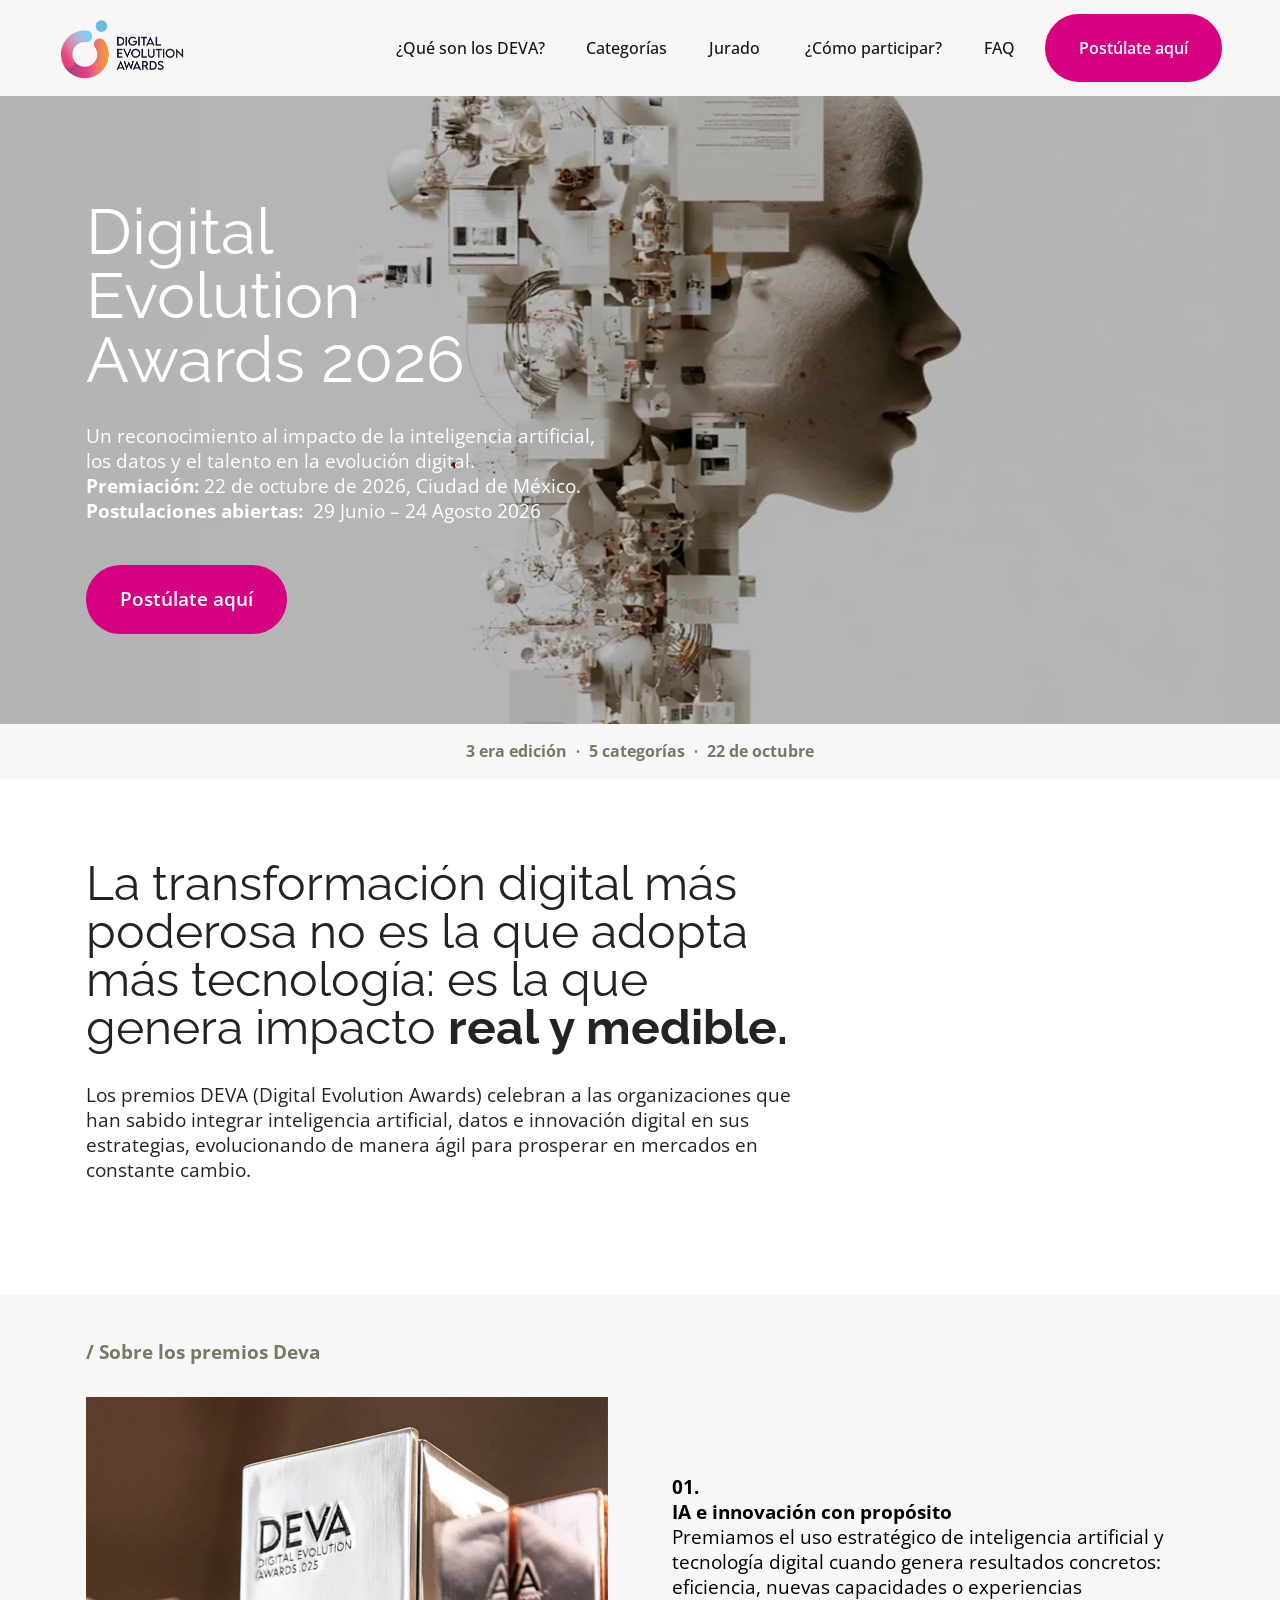
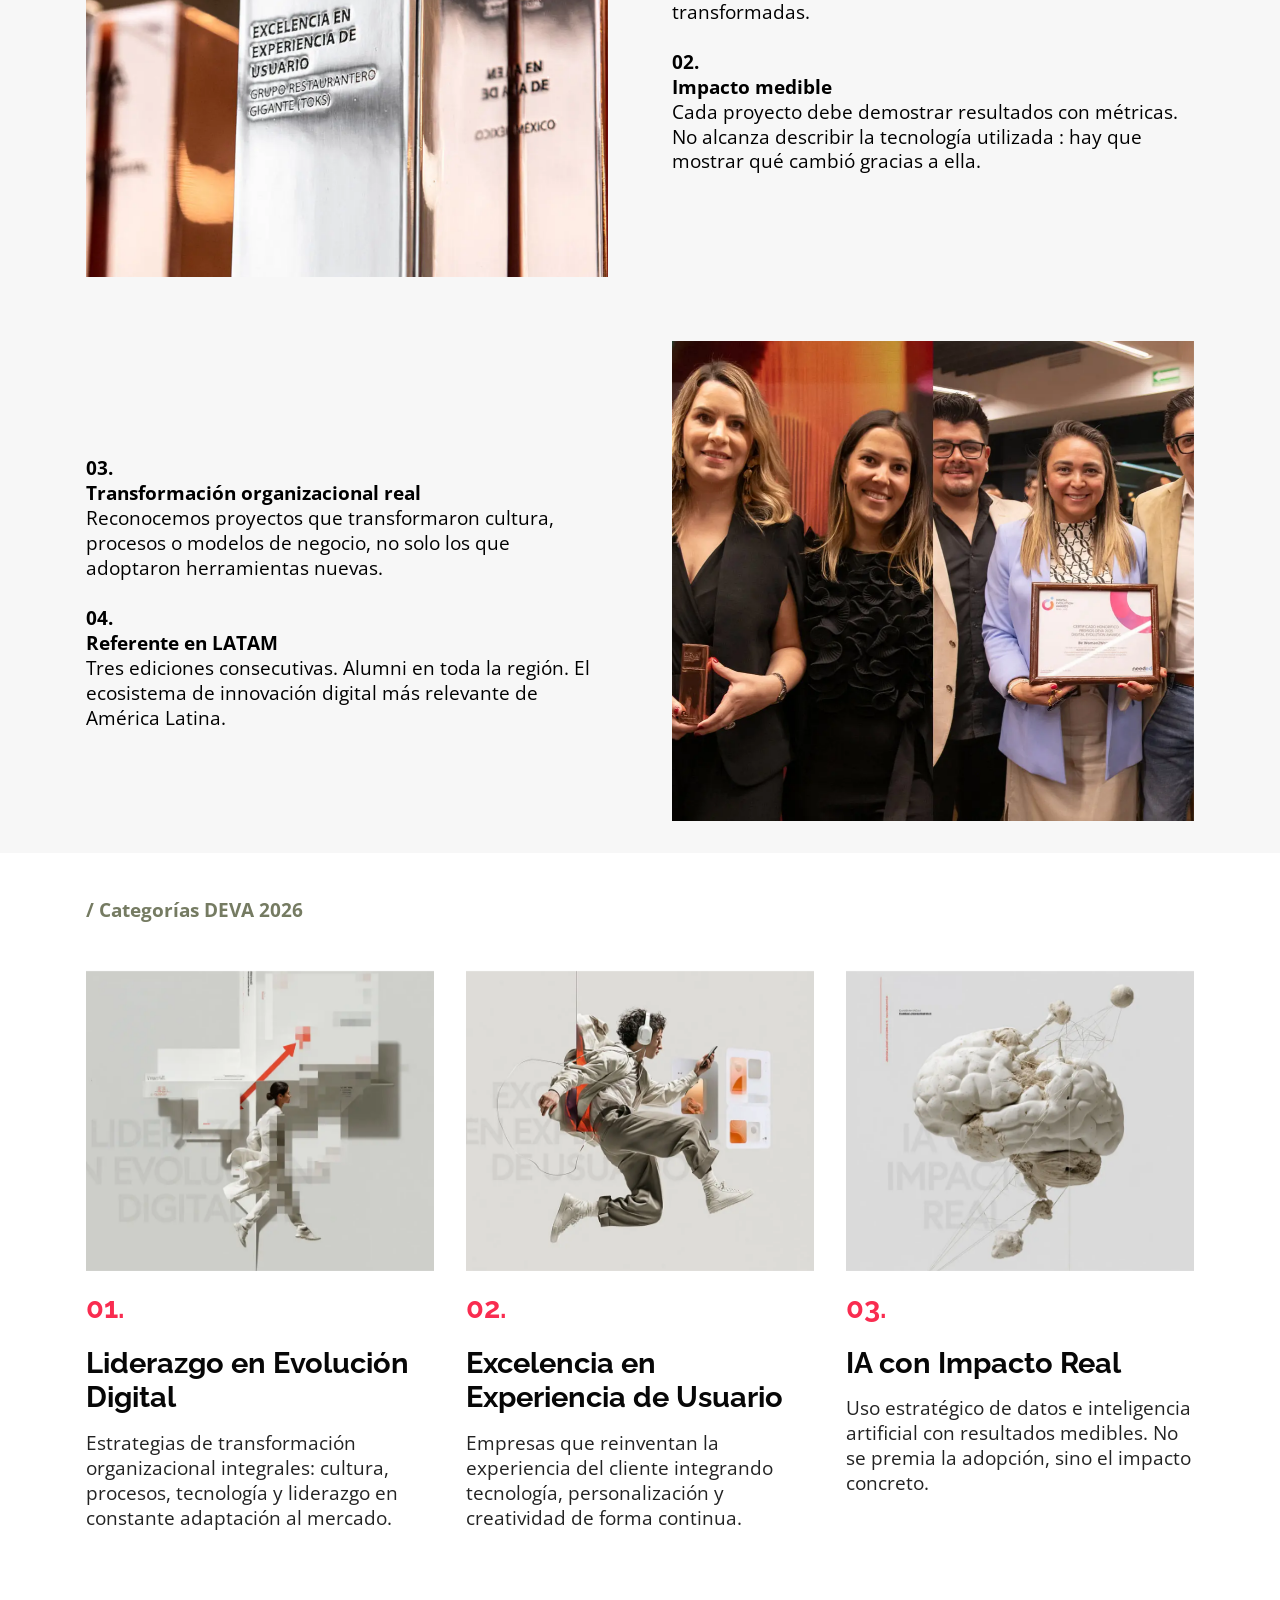
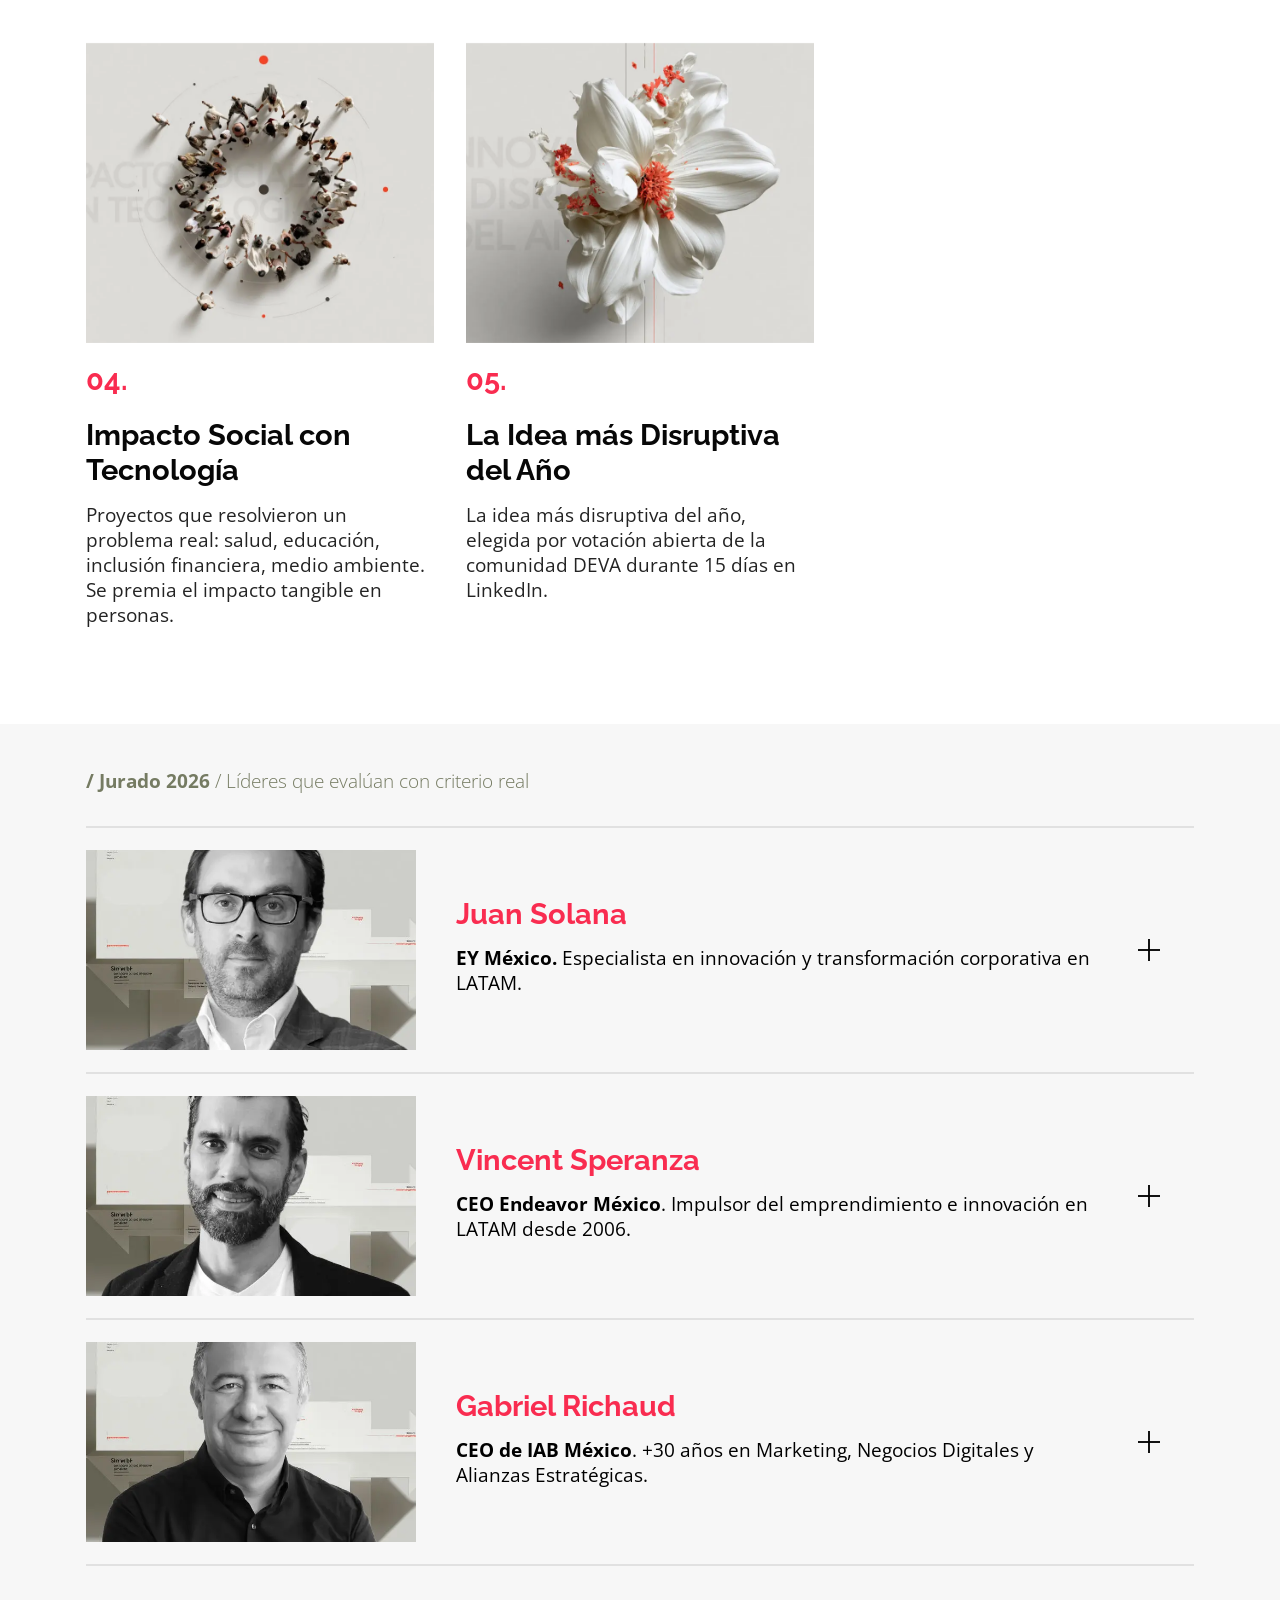
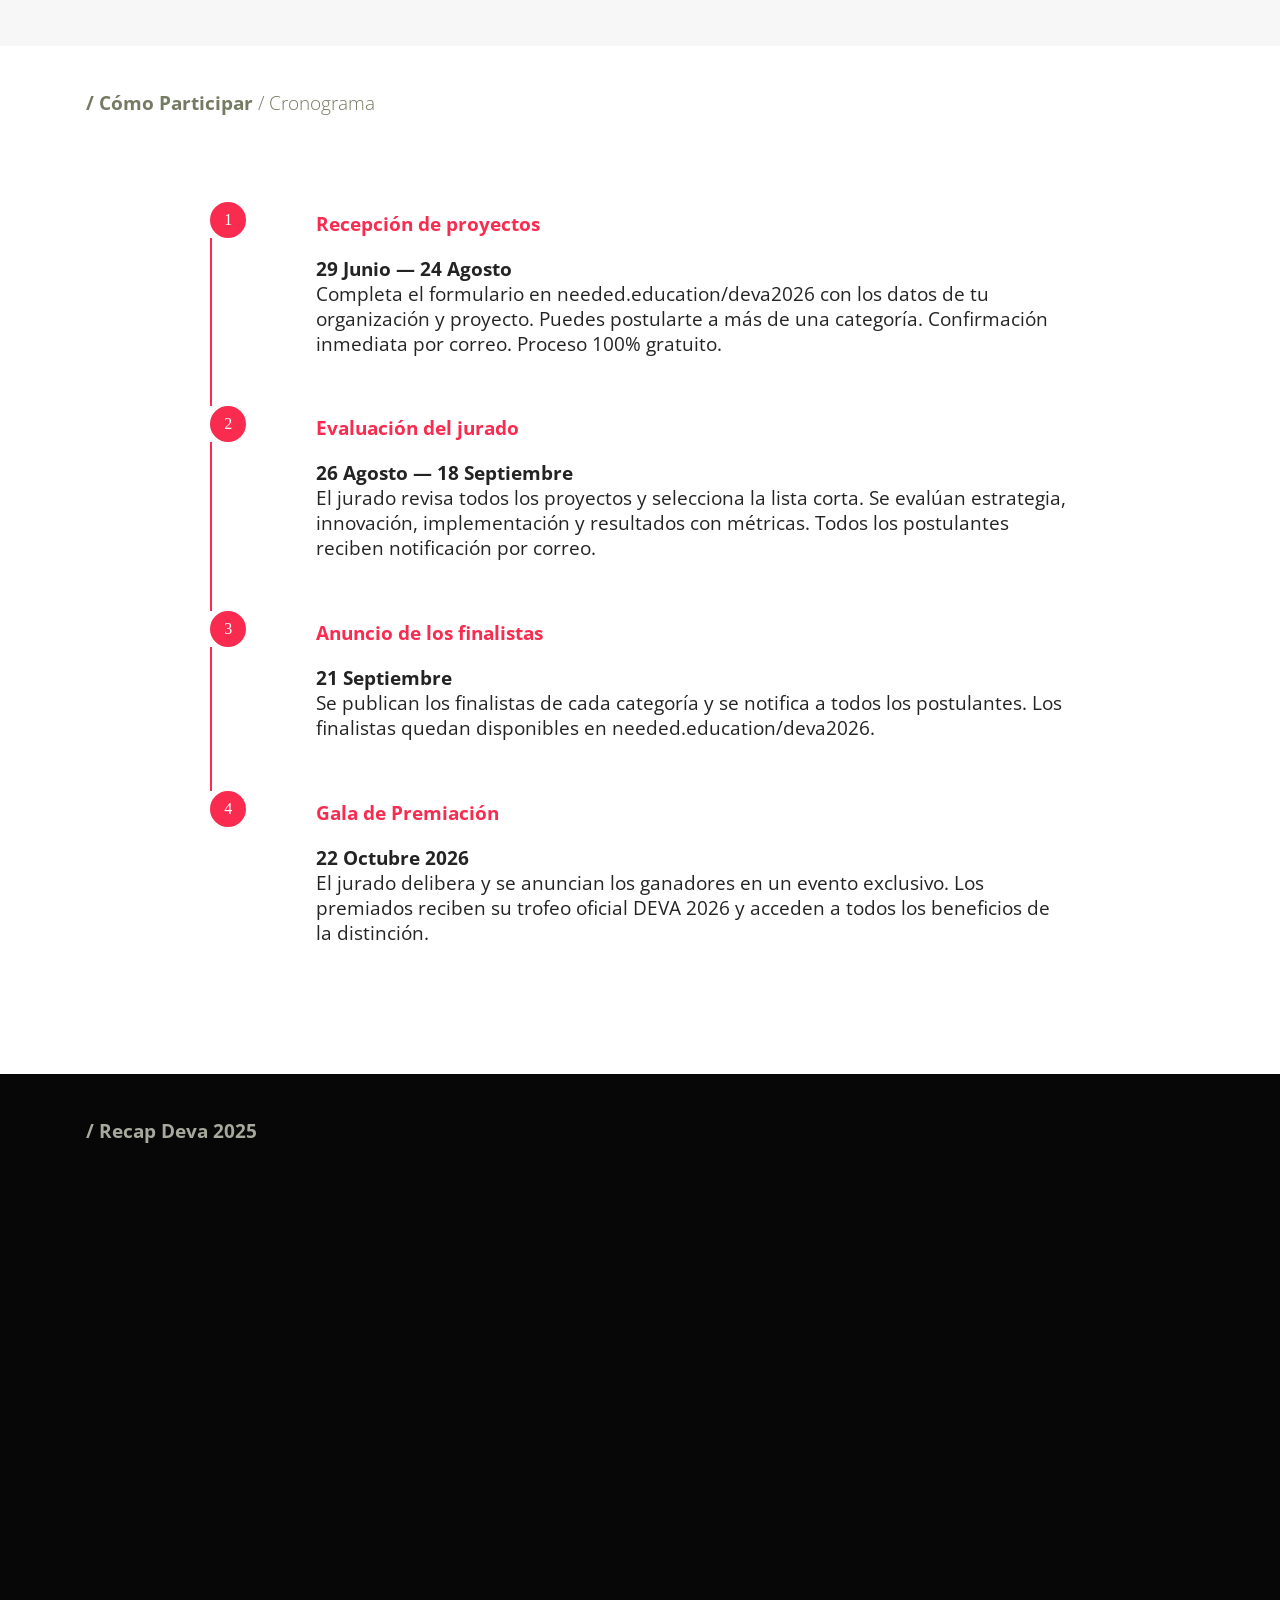
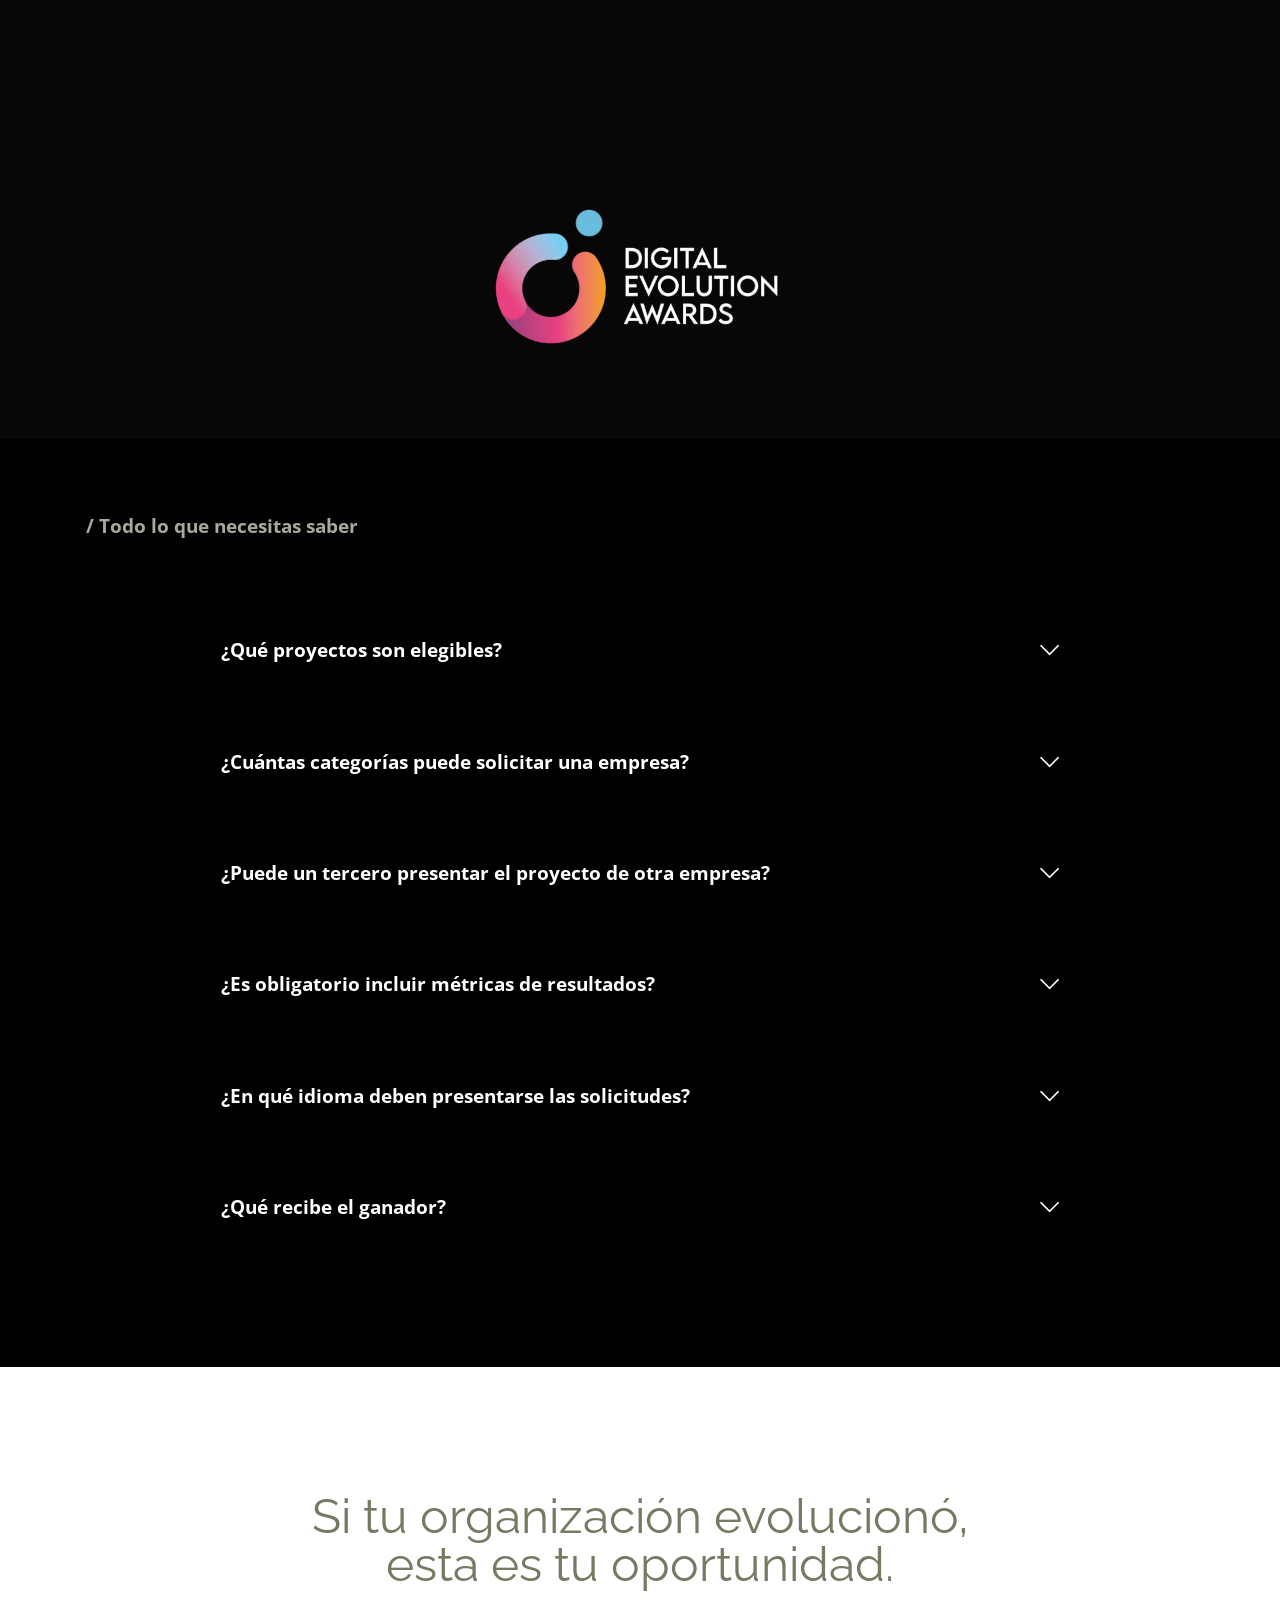
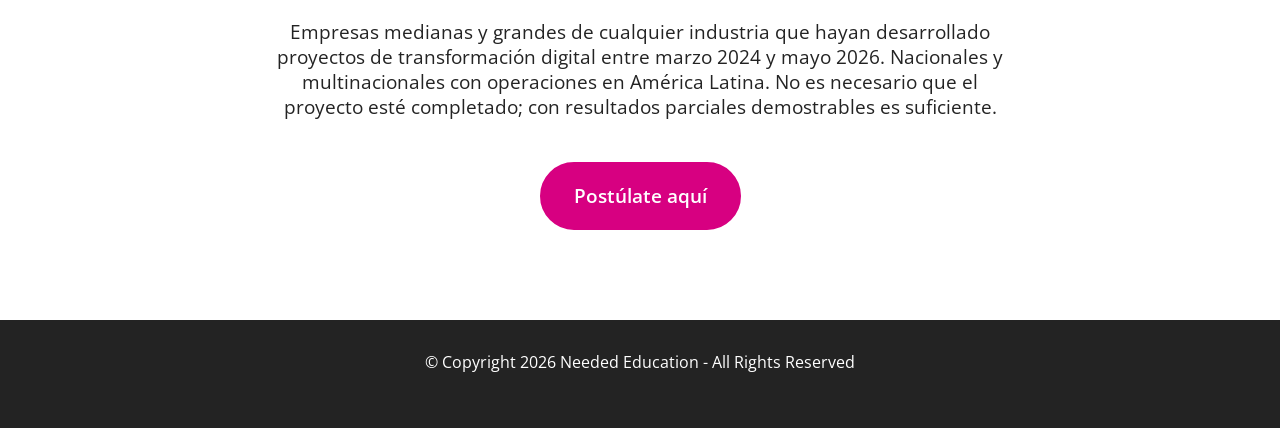
==== index.html @ 3f57a031 "sitio inicial" ====
<!DOCTYPE html>
<html  >
<head>
  <!-- Site made with Mobirise Website Builder v5.9.4, https://mobirise.com -->
  <meta charset="UTF-8">
  <meta http-equiv="X-UA-Compatible" content="IE=edge">
  <meta name="generator" content="Mobirise v5.9.4, mobirise.com">
  <meta name="viewport" content="width=device-width, initial-scale=1, minimum-scale=1">
  <link rel="shortcut icon" href="assets/images/nevo-isologo2-1.png" type="image/x-icon">
  <meta name="description" content="Los Digital Evolution Awards (DEVA) son el reconocimiento más relevante de transformación digital centrada en personas en América Latina. En su 3ra edición, celebramos a los equipos que usan la tecnología para generar un impacto real.">
  
  
  <title>Home</title>
  <link rel="stylesheet" href="assets/web/assets/mobirise-icons2/mobirise2.css">
  <link rel="stylesheet" href="assets/bootstrap/css/bootstrap.min.css">
  <link rel="stylesheet" href="assets/bootstrap/css/bootstrap-grid.min.css">
  <link rel="stylesheet" href="assets/bootstrap/css/bootstrap-reboot.min.css">
  <link rel="stylesheet" href="assets/parallax/jarallax.css">
  <link rel="stylesheet" href="assets/animatecss/animate.css">
  <link rel="stylesheet" href="assets/dropdown/css/style.css">
  <link rel="stylesheet" href="assets/socicon/css/styles.css">
  <link rel="stylesheet" href="assets/theme/css/style.css">
  <link rel="preload" href="https://fonts.googleapis.com/css?family=Raleway:100,200,300,400,500,600,700,800,900,100i,200i,300i,400i,500i,600i,700i,800i,900i&display=swap" as="style" onload="this.onload=null;this.rel='stylesheet'">
  <noscript><link rel="stylesheet" href="https://fonts.googleapis.com/css?family=Raleway:100,200,300,400,500,600,700,800,900,100i,200i,300i,400i,500i,600i,700i,800i,900i&display=swap"></noscript>
  <link rel="preload" href="https://fonts.googleapis.com/css?family=Open+Sans:300,400,500,600,700,800,300i,400i,500i,600i,700i,800i&display=swap" as="style" onload="this.onload=null;this.rel='stylesheet'">
  <noscript><link rel="stylesheet" href="https://fonts.googleapis.com/css?family=Open+Sans:300,400,500,600,700,800,300i,400i,500i,600i,700i,800i&display=swap"></noscript>
  <link rel="preload" as="style" href="assets/mobirise/css/mbr-additional.css"><link rel="stylesheet" href="assets/mobirise/css/mbr-additional.css" type="text/css">

  
  
  
</head>
<body>
  
  <section data-bs-version="5.1" class="inspirem5 menu menu1 cid-vnY2BeXKQJ" once="menu" id="menu01-74">
    

    <nav class="navbar navbar-dropdown navbar-expand-lg">
        <div class="container-fluid">
            <div class="navbar-brand">
                <span class="navbar-logo">
                    <a href="https://needed.education/" target="_blank">
                        <img src="assets/images/isolog-deva-2-301x150.webp" alt="evento AI" style="height: 4.7rem;">
                    </a>
                </span>
                
            </div>
            <button class="navbar-toggler" type="button" data-toggle="collapse" data-bs-toggle="collapse" data-target="#navbarSupportedContent" data-bs-target="#navbarSupportedContent" aria-controls="navbarNavAltMarkup" aria-expanded="false" aria-label="Toggle navigation">
                <div class="hamburger">
                    <span></span>
                    <span></span>
                    <span></span>
                    <span></span>
                </div>
            </button>
            <div class="collapse navbar-collapse" id="navbarSupportedContent">
                <ul class="navbar-nav nav-dropdown" data-app-modern-menu="true"><li class="nav-item"><a class="nav-link link text-danger display-4" href="index.html#title02-70" target="_blank">¿Qué son los DEVA?</a></li><li class="nav-item"><a class="nav-link link text-danger display-4" href="index.html#people03-6o" target="_blank">Categorías</a></li><li class="nav-item"><a class="nav-link link text-danger display-4" href="index.html#features03-6u" target="_blank">Jurado&nbsp;</a></li><li class="nav-item"><a class="nav-link link text-danger display-4" href="index.html#steps1-6b" target="_blank">¿Cómo participar?</a></li><li class="nav-item"><a class="nav-link link text-danger display-4" href="index.html#article02-6c" target="_blank">FAQ</a></li></ul>
                
                <div class="navbar-buttons mbr-section-btn"><a class="btn btn-lg btn-secondary display-4" href="https://share.hsforms.com/1e6hNLu4sSiG7gToTg9HHgQ3mpqu" target="_blank">Postúlate aquí</a></div>
            </div>
        </div>
    </nav>
</section>

<section data-bs-version="5.1" class="header10 cid-vjMR1dSwaT mbr-parallax-background" id="header10-6n">
  
  <div class="mbr-overlay"></div>
  <div class="container">
    <div class="row">
      <div class="content-wrap col-12 col-md-6">
        <h1 class="mbr-section-title mbr-fonts-style mbr-white mb-4 display-1">Digital<div>Evolution</div><div>Awards 2026</div></h1>
        <h2 class="mbr-section-title mbr-fonts-style mbr-white mb-4 display-7">Un reconocimiento al impacto de la inteligencia artificial, <br>los datos y el talento en la evolución digital.<div><strong>Premiación: </strong>22 de octubre de 2026, Ciudad de México.&nbsp;<br><strong>Postulaciones abiertas:&nbsp;</strong>&nbsp;29 Junio – 24 Agosto 2026</div></h2>
        
        <div class="mbr-section-btn"><a class="btn btn-secondary display-7" href="https://share.hsforms.com/1e6hNLu4sSiG7gToTg9HHgQ3mpqu" target="_blank">Postúlate aquí</a></div>
      </div>
    </div>
  </div>
</section>

<section data-bs-version="5.1" class="cid-vnXNURj9Ns" id="title02-70">

    
    


    

    <div class="container align-center">
        <div class="row justify-content-md-start justify-content-md-center">
            <div class="mbr-white col-sm-12 col-md-10 col-lg-7">
                
                
                <p class="mbr-text mbr-light align-center mbr-fonts-style display-4"><strong>3 era edición&nbsp;&nbsp;</strong>•<strong>&nbsp; 5 categorías&nbsp;&nbsp;</strong>•<strong>&nbsp; 22 de octubre</strong></p>
                
            </div>
        </div>
    </div>
</section>

<section data-bs-version="5.1" class="header09 cid-vjHpQzLMK6" id="header09-6d">
	
	
	<div class="container">
		<div class="row">
			<div class="content-wrap col-12 col-md-8">
				<h1 class="mbr-section-title mbr-fonts-style mbr-white mb-4 display-2">La transformación digital más poderosa no es la que adopta más tecnología: es la que genera impacto <strong>real y medible.</strong></h1>
				<h2 class="mbr-section-title mbr-fonts-style mbr-white mb-4 display-7"><div>Los premios DEVA (Digital Evolution Awards) celebran a las organizaciones que han sabido integrar inteligencia artificial, datos e innovación digital en sus estrategias, evolucionando de manera ágil para prosperar en mercados en constante cambio.</div></h2>
				
				
			</div>
		</div>
	</div>
</section>

<section data-bs-version="5.1" class="cid-vo8VYA1C1g" id="title02-79">

    
    


    

    <div class="container align-center">
        <div class="row justify-content-md-start">
            <div class="mbr-white col-sm-12 col-md-10 col-lg-7">
                
                
                <p class="mbr-text mbr-light align-center mbr-fonts-style display-7"><strong>/ Sobre los premios Deva</strong></p>
                
            </div>
        </div>
    </div>
</section>

<section data-bs-version="5.1" class="article03 progressm5 cid-vo8VCyBIdM" id="article03-78">
    

    
    

    <div class="container">
        <div class="row items-wrapper flex-row-reverse">
            <div class="col-12 col-lg-6 card">
                <div class="content-wrapper">
                    <div class="title-wrapper">
                        
                        <div class="text-wrapper">
                            <p class="mbr-text mbr-fonts-style display-7"><strong>01. <br>IA e innovación con propósito</strong><br>Premiamos el uso estratégico de inteligencia artificial y tecnología digital cuando genera resultados concretos: eficiencia, nuevas capacidades o experiencias transformadas.<br><br><strong>02. <br>Impacto medible</strong><br>Cada proyecto debe demostrar resultados con métricas. No alcanza describir la tecnología utilizada : hay que mostrar qué cambió gracias a ella.<br></p>
                        </div>
                        
                    </div>
                </div>
            </div>
            <div class="col-12 col-lg-6 card">
                <div class="image-wrapper">
                    <img src="assets/images/deva-2025-a-1222x954.webp" alt="Mobirise">
                </div>
            </div>
        </div>
    </div>
</section>

<section data-bs-version="5.1" class="article03 progressm5 cid-vo8ZDRixVp" id="article03-7a">
    

    
    

    <div class="container">
        <div class="row items-wrapper">
            <div class="col-12 col-lg-6 card">
                <div class="content-wrapper">
                    <div class="title-wrapper">
                        
                        <div class="text-wrapper">
                            <p class="mbr-text mbr-fonts-style display-7"><br><br><strong>03. <br>Transformación organizacional real</strong><br>Reconocemos proyectos que transformaron cultura, procesos o modelos de negocio, no solo los que adoptaron herramientas nuevas.<br><br><strong>04. <br>Referente en LATAM</strong><br>Tres ediciones consecutivas. Alumni en toda la región. El ecosistema de innovación digital más relevante de América Latina.<br></p>
                        </div>
                        
                    </div>
                </div>
            </div>
            <div class="col-12 col-lg-6 card">
                <div class="image-wrapper">
                    <img src="assets/images/deva-2025-c-1222x954.webp" alt="Mobirise">
                </div>
            </div>
        </div>
    </div>
</section>

<section data-bs-version="5.1" class="cid-vnXOsomBpl" id="title02-71">

    
    


    

    <div class="container align-center">
        <div class="row justify-content-md-start">
            <div class="mbr-white col-sm-12 col-md-10 col-lg-7">
                
                
                <p class="mbr-text mbr-light align-center mbr-fonts-style display-7"><strong>/ Catego</strong><strong>rías DEVA 2026</strong></p>
                
            </div>
        </div>
    </div>
</section>

<section data-bs-version="5.1" class="people3 cid-vnXFMoP5hF" id="people03-6o">
	
	
	<div class="container">
		<div class="row justify-content-center">
			<div class="col-12 content-head">
				
			</div>
		</div>
		<div class="row">
			<div class="item features-image col-12 col-md-6 col-lg-4">
				<div class="item-wrapper">
					<div class="item-img mb-3">
						<img src="assets/images/liderazgo-deva-816x816.webp" alt="Mobirise Website Builder" title="">
					</div>
					<div class="item-content align-left">
						<h5 class="item-title mbr-fonts-style mb-3 display-5"><strong>
							01.</strong></h5>
						<h6 class="item-subtitle mbr-fonts-style mb-3 display-5"><strong>Liderazgo en Evolución Digital</strong></h6>
						<p class="mbr-text mbr-fonts-style mt-3 display-7">Estrategias de transformación organizacional integrales: cultura, procesos, tecnología y liderazgo en constante adaptación al mercado.<br></p>
					</div>
					
				</div>
			</div>
			<div class="item features-image col-12 col-md-6 col-lg-4">
				<div class="item-wrapper">
					<div class="item-img mb-3">
						<img src="assets/images/exp-usuario-deva-816x816.webp" alt="Mobirise Website Builder" title="">
					</div>
					<div class="item-content align-left">
						<h5 class="item-title mbr-fonts-style mb-3 display-5"><strong>02.</strong></h5>
						<h6 class="item-subtitle mbr-fonts-style mb-3 display-5"><strong>Excelencia en Experiencia de Usuario</strong></h6>
						<p class="mbr-text mbr-fonts-style mt-3 display-7">Empresas que reinventan la experiencia del cliente integrando tecnología, personalización y creatividad de forma continua.<br></p>
					</div>
					
				</div>
			</div>
			<div class="item features-image col-12 col-md-6 col-lg-4">
				<div class="item-wrapper">
					<div class="item-img mb-3">
						<img src="assets/images/ia-deva-816x816.webp" alt="Mobirise Website Builder" title="">
					</div>
					<div class="item-content align-left">
						<h5 class="item-title mbr-fonts-style mb-3 display-5"><strong>
							03.</strong></h5>
						<h6 class="item-subtitle mbr-fonts-style mb-3 display-5"><strong>IA con Impacto Real</strong>&nbsp;</h6>
						<p class="mbr-text mbr-fonts-style mt-3 display-7">
							Uso estratégico de datos e inteligencia artificial con resultados medibles. No se premia la adopción, sino el impacto concreto. <br>
						</p>
					</div>
					
				</div>
			</div>
		</div>
	</div>
</section>

<section data-bs-version="5.1" class="people3 cid-vnXGfq6kHh" id="people03-6q">
	
	
	<div class="container">
		<div class="row justify-content-center">
			<div class="col-12 content-head">
				
			</div>
		</div>
		<div class="row">
			<div class="item features-image col-12 col-md-6 col-lg-4">
				<div class="item-wrapper">
					<div class="item-img mb-3">
						<img src="assets/images/impacto-deva-816x816.webp" alt="Mobirise Website Builder" title="">
					</div>
					<div class="item-content align-left">
						<h5 class="item-title mbr-fonts-style mb-3 display-5"><strong>
							04.</strong></h5>
						<h6 class="item-subtitle mbr-fonts-style mb-3 display-5"><strong>Impacto Social con Tecnología</strong></h6>
						<p class="mbr-text mbr-fonts-style mt-3 display-7">Proyectos que resolvieron un problema real: salud, educación, inclusión financiera, medio ambiente. Se premia el impacto tangible en personas.<br></p>
					</div>
					
				</div>
			</div>
			<div class="item features-image col-12 col-md-6 col-lg-4">
				<div class="item-wrapper">
					<div class="item-img mb-3">
						<img src="assets/images/disrupcion-deva-816x816.webp" alt="Mobirise Website Builder" title="">
					</div>
					<div class="item-content align-left">
						<h5 class="item-title mbr-fonts-style mb-3 display-5"><strong>05.</strong></h5>
						<h6 class="item-subtitle mbr-fonts-style mb-3 display-5"><strong>La Idea más Disruptiva <br>del Año</strong></h6>
						<p class="mbr-text mbr-fonts-style mt-3 display-7">La idea más disruptiva del año, elegida por votación abierta de la comunidad DEVA durante 15 días en LinkedIn.<br></p>
					</div>
					
				</div>
			</div>
			
		</div>
	</div>
</section>

<section data-bs-version="5.1" class="cid-vnXOHKHElK" id="title02-72">

    
    


    

    <div class="container align-center">
        <div class="row justify-content-md-start">
            <div class="mbr-white col-sm-12 col-md-10 col-lg-7">
                
                
                <p class="mbr-text mbr-light align-center mbr-fonts-style display-7"><strong>/&nbsp;Jurado 2026</strong> / Líderes que evalúan con criterio real</p>
                
            </div>
        </div>
    </div>
</section>

<section data-bs-version="5.1" class="features03 divem5 cid-vnXIbqKgFg" id="features03-6u">
    

    
    

    <div class="container">
        <div class="row">
            <div class="col-12">
                <div class="title-wrapper">
                    
                </div>
            </div>
        </div>
        <div class="row">
            
            <div class="item features-image col-12 active">
                <div class="item-wrapper">
                    <a href="#" class="item-img">
                        <img src="assets/images/juansolana-660x660.webp" alt="Mobirise Website Builder">
                    </a>
                    <div class="item-content">
                        <div class="content-wrap">
                            
                            <h5 class="item-subtitle mbr-fonts-style display-5"><strong>Juan Solana</strong></h5>
                            <h4 class="item-title mbr-fonts-style display-7"><div><strong>EY México.</strong> Especialista en innovación y transformación corporativa en LATAM.</div></h4>
                            
                        </div>
                        <a href="https://www.linkedin.com/in/juansd/" class="icon-wrapper" target="_blank">
                            <span class="mbr-iconfont mobi-mbri-plus mobi-mbri"></span>
                        </a>
                    </div>
                </div>
            </div>
            <div class="item features-image col-12">
                <div class="item-wrapper">
                    <a href="#" class="item-img">
                        <img src="assets/images/speranza-660x660.webp" alt="Mobirise Website Builder">
                    </a>
                    <div class="item-content">
                        <div class="content-wrap">
                            
                            <h5 class="item-subtitle mbr-fonts-style display-5"><strong>Vincent Speranza</strong></h5>
                            <h4 class="item-title mbr-fonts-style display-7"><div><strong>CEO Endeavor México</strong>. Impulsor del emprendimiento e innovación en LATAM desde 2006.</div></h4>
                            
                        </div>
                        <a href="https://www.linkedin.com/in/vincentsperanza/" class="icon-wrapper" target="_blank">
                            <span class="mbr-iconfont mobi-mbri-plus mobi-mbri"></span>
                        </a>
                    </div>
                </div>
            </div>
            <div class="item features-image col-12">
                <div class="item-wrapper">
                    <a href="#" class="item-img">
                        <img src="assets/images/richaud-660x660.webp" alt="Mobirise Website Builder">
                    </a>
                    <div class="item-content">
                        <div class="content-wrap">
                            
                            <h5 class="item-subtitle mbr-fonts-style display-5"><strong>Gabriel Richaud</strong></h5>
                            <h4 class="item-title mbr-fonts-style display-7"><div><strong>CEO de IAB México</strong>. +30 años en Marketing, Negocios Digitales y Alianzas Estratégicas.</div></h4>
                            
                        </div>
                        <a href="https://www.linkedin.com/in/gabrielrichaud/ " class="icon-wrapper" target="_blank">
                            <span class="mbr-iconfont mobi-mbri-plus mobi-mbri"></span>
                        </a>
                    </div>
                </div>
            </div>
        </div>
    </div>
</section>

<section data-bs-version="5.1" class="cid-vnXOQFRS5C" id="title02-73">

    
    


    

    <div class="container align-center">
        <div class="row justify-content-md-start">
            <div class="mbr-white col-sm-12 col-md-10 col-lg-7">
                
                
                <p class="mbr-text mbr-light align-center mbr-fonts-style display-7"><strong>/&nbsp;Cómo Participar</strong> / Cronograma</p>
                
            </div>
        </div>
    </div>
</section>

<section data-bs-version="5.1" class="steps1 marketm4_steps1 cid-vjHppmplRt" id="steps1-6b">

	
    


	

	<div class="container">
		<div class="row justify-content-center">
			<div class="col-xl-10 col-lg-11">
				

				<div class="step-container">
					<div class="row">
						<div class="card separline padding__bot">
							<div class="step-element">
								<div class="step-wrapper">
									<h3 class="step align-items-center justify-content-center">1</h3>
								</div>
								<div class="step-text-content">
									<h4 class="mbr-step-title mbr-fonts-style display-7"><strong>Recepción de proyectos</strong></h4>
									<p class="mbr-step-text mbr-fonts-style display-7"><strong>29 Junio — 24 Agosto</strong><br>Completa el formulario en needed.education/deva2026 con los datos de tu organización y proyecto. Puedes postularte a más de una categoría. Confirmación inmediata por correo. Proceso 100% gratuito.</p>
									<div class="align-items-start add__block">
										<div class="add__block_image">
											<img src="assets/images/pasted-image-11-380x380.webp" alt="Mobirise" title="">
										</div>
										<div class="add__block_content">
											<h5 class="add__block_title ls2fw500 mbr-fonts-style display-4">JUAN ENRIQUEZ</h5>
											<p class="add__block_text mbr-fonts-style display-4">Managing Director at Excel Venture Management, LLC<br></p>
										</div>
									</div>
								</div>
							</div>
						</div>

						<div class="card separline padding__bot">
							<div class="step-element">
								<div class="step-wrapper">
									<h3 class="step align-items-center justify-content-center">2</h3>
								</div>
								<div class="step-text-content">
									<h4 class="mbr-step-title mbr-fonts-style display-7"><strong>Evaluación del jurado</strong></h4>
									<p class="mbr-step-text mbr-fonts-style display-7"><strong>26 Agosto — 18 Septiembre</strong><br>El jurado revisa todos los proyectos y selecciona la lista corta. Se evalúan estrategia, innovación, implementación y resultados con métricas. Todos los postulantes reciben notificación por correo.</p>
									<div class="align-items-start add__block">
										<div class="add__block_image">
											<img src="assets/images/brian-green-1-320x320.webp" alt="Mobirise" title="">
										</div>
										<div class="add__block_content">
											<h5 class="add__block_title ls2fw500 mbr-fonts-style display-4">Bernardo González</h5>
											<p class="add__block_text mbr-fonts-style display-4">
												Professor at Columbia Business School
											</p>
										</div>
									</div>
								</div>
							</div>
						</div>

						<div class="card separline padding__bot">
							<div class="step-element">
								<div class="step-wrapper">
									<h3 class="step align-items-center justify-content-center">3</h3>
								</div>
								<div class="step-text-content">
									<h4 class="mbr-step-title mbr-fonts-style display-7"><strong>Anuncio de los finalistas</strong></h4>
									<p class="mbr-step-text mbr-fonts-style display-7"><strong>21 Septiembre</strong><br>Se publican los finalistas de cada categoría y se notifica a todos los postulantes. Los finalistas quedan disponibles en needed.education/deva2026.</p>
									<div class="align-items-start add__block">
										<div class="add__block_image">
											<img src="assets/images/bernardo-gonzalez-560x560.webp" alt="Mobirise" title="">
										</div>
										<div class="add__block_content">
											<h5 class="add__block_title ls2fw500 mbr-fonts-style display-4">
												BERNARDO GONZALEZ</h5>
											<p class="add__block_text mbr-fonts-style display-4">
												Director de Innovación, Kio Networks</p>
										</div>
									</div>
								</div>
							</div>
						</div>

						<div class="card">
							<div class="step-element">
								<div class="step-wrapper">
									<h3 class="step align-items-center justify-content-center">4</h3>
								</div>
								<div class="step-text-content">
									<h4 class="mbr-step-title mbr-fonts-style display-7"><strong>Gala de Premiación</strong></h4>
									<p class="mbr-step-text mbr-fonts-style display-7"><strong>22 Octubre 2026</strong><br>El jurado delibera y se anuncian los ganadores en un evento exclusivo. Los premiados reciben su trofeo oficial DEVA 2026 y acceden a todos los beneficios de la distinción.</p>
									<div class="align-items-start add__block">
										<div class="add__block_image">
											<img src="assets/images/charlene-li-leadership-speaker-462x462.webp" alt="Mobirise" title="">
										</div>
										<div class="add__block_content">
											<h5 class="add__block_title ls2fw500 mbr-fonts-style display-4">CHARLENE LI</h5>
											<p class="add__block_text mbr-fonts-style display-4">
												Catalyzing transformation to maximize human potential as an author, speaker, advisor, and coach.
											</p>
										</div>
									</div>
								</div>
							</div>
						</div>

						

						

						

						

						
					</div>
					
				</div>
			</div>
		</div>
	</div>
</section>

<section data-bs-version="5.1" class="cid-vo97Z4e9Ad" id="title02-7e">

    
    


    

    <div class="container align-center">
        <div class="row justify-content-md-start">
            <div class="mbr-white col-sm-12 col-md-10 col-lg-7">
                
                
                <p class="mbr-text mbr-light align-center mbr-fonts-style display-7"><strong>/ Recap Deva 2025</strong></p>
                
            </div>
        </div>
    </div>
</section>

<section data-bs-version="5.1" class="header7 cid-vo9jNtVNtd" id="header07-7g">
  

  
  
  <div class="topbg"></div>
  <div class="align-center container-fluid">
    <div class="row justify-content-center">
      <div class="col-md-12 mb-5 content-head">
        
        
        
      </div>
    </div>

    <div class="row mt-5 justify-content-center">
      <div class="mbr-figure col-12 col-md-8"><iframe class="mbr-embedded-video" src="https://www.youtube.com/embed/-UNkwoaq720?rel=0&amp;amp;&amp;showinfo=0&amp;autoplay=0&amp;loop=1&amp;playlist=-UNkwoaq720" width="1280" height="720" frameborder="0" allowfullscreen></iframe></div>
    </div>
  </div>
</section>

<section data-bs-version="5.1" class="image1 cid-vo9kGaBqk5" id="image01-7i">
  

  
  

  <div class="container">
    <div class="row justify-content-center">
      <div class="col-12 col-lg-4">
        <div class="image-wrapper mb-4">
          <img class="w-100" src="assets/images/isolog-deva-1-610x304.webp" alt="Mobirise Website Builder">
        </div>
        
        
      </div>
    </div>
  </div>
</section>

<section data-bs-version="5.1" class="cid-vo98N3WTKx" id="title02-7f">

    
    


    

    <div class="container align-center">
        <div class="row justify-content-md-start">
            <div class="mbr-white col-sm-12 col-md-10 col-lg-7">
                
                
                <p class="mbr-text mbr-light align-center mbr-fonts-style display-7"><strong>/ Todo lo que necesitas saber</strong><br></p>
                
            </div>
        </div>
    </div>
</section>

<section data-bs-version="5.1" class="list1 cid-vnY5Qb2R8q" id="list01-76">
	
	
	<div class="container">
		<div class="row justify-content-center">
			<div class="col-12 col-md-12 col-lg-10 m-auto">
				<div class="content">
					
					<div id="bootstrap-accordion_18" class="panel-group accordionStyles accordion" role="tablist" aria-multiselectable="true">
						<div class="card mb-3">
							<div class="card-header" role="tab" id="headingOne">
								<a role="button" class="panel-title collapsed" data-toggle="collapse" data-bs-toggle="collapse" data-core="" href="#collapse1_18" aria-expanded="false" aria-controls="collapse1">
									<h6 class="panel-title-edit mbr-semibold mbr-fonts-style mb-0 display-7"><strong>¿Qué proyectos son elegibles?</strong></h6>
									<span class="sign mbr-iconfont mobi-mbri-arrow-down"></span>
								</a>
							</div>
							<div id="collapse1_18" class="panel-collapse noScroll collapse" role="tabpanel" aria-labelledby="headingOne" data-parent="#accordion" data-bs-parent="#bootstrap-accordion_18">
								<div class="panel-body">
									<p class="mbr-fonts-style panel-text display-7">
										Proyectos desarrollados entre marzo 2024 y mayo 2026. No es necesario que estén completos, si fueron lanzados en ese período pueden participar. Se recomienda presentar resultados parciales sólidos.
									</p>
								</div>
							</div>
						</div>
						<div class="card mb-3">
							<div class="card-header" role="tab" id="headingOne">
								<a role="button" class="panel-title collapsed" data-toggle="collapse" data-bs-toggle="collapse" data-core="" href="#collapse2_18" aria-expanded="false" aria-controls="collapse2">
									<h6 class="panel-title-edit mbr-semibold mbr-fonts-style mb-0 display-7"><strong>¿Cuántas categorías puede solicitar una empresa?
									</strong></h6>
									<span class="sign mbr-iconfont mobi-mbri-arrow-down"></span>
								</a>
							</div>
							<div id="collapse2_18" class="panel-collapse noScroll collapse" role="tabpanel" aria-labelledby="headingOne" data-parent="#accordion" data-bs-parent="#bootstrap-accordion_18">
								<div class="panel-body">
									<p class="mbr-fonts-style panel-text display-7">
										No hay límite. Un mismo proyecto puede postularse a múltiples categorías si cumple los criterios de cada una.
									</p>
								</div>
							</div>
						</div>
						<div class="card mb-3">
							<div class="card-header" role="tab" id="headingOne">
								<a role="button" class="panel-title collapsed" data-toggle="collapse" data-bs-toggle="collapse" data-core="" href="#collapse3_18" aria-expanded="false" aria-controls="collapse3">
									<h6 class="panel-title-edit mbr-semibold mbr-fonts-style mb-0 display-7"><strong>¿Puede un tercero presentar el proyecto de otra empresa?
									</strong></h6>
									<span class="sign mbr-iconfont mobi-mbri-arrow-down"></span>
								</a>
							</div>
							<div id="collapse3_18" class="panel-collapse noScroll collapse" role="tabpanel" aria-labelledby="headingOne" data-parent="#accordion" data-bs-parent="#bootstrap-accordion_18">
								<div class="panel-body">
									<p class="mbr-fonts-style panel-text display-7">
										Sí. Si un cliente y un tercero presentan el mismo proyecto, se considera una solicitud conjunta. En caso de ser preseleccionado o ganar, ambas partes son reconocidas.
									</p>
								</div>
							</div>
						</div>
						<div class="card mb-3">
							<div class="card-header" role="tab" id="headingOne">
								<a role="button" class="panel-title collapsed" data-toggle="collapse" data-bs-toggle="collapse" data-core="" href="#collapse4_18" aria-expanded="false" aria-controls="collapse4">
									<h6 class="panel-title-edit mbr-semibold mbr-fonts-style mb-0 display-7"><strong>¿Es obligatorio incluir métricas de resultados?
									</strong></h6>
									<span class="sign mbr-iconfont mobi-mbri-arrow-down"></span>
								</a>
							</div>
							<div id="collapse4_18" class="panel-collapse noScroll collapse" role="tabpanel" aria-labelledby="headingOne" data-parent="#accordion" data-bs-parent="#bootstrap-accordion_18">
								<div class="panel-body">
									<p class="mbr-fonts-style panel-text display-7">
										Absolutamente: es parte integral de la evaluación. Se espera que los participantes describan sus objetivos originales, cómo los midieron y en qué medida los alcanzaron. Incluir herramientas de monitoreo y aprendizajes derivados fortalece significativamente la postulación.
									</p>
								</div>
							</div>
						</div>
						<div class="card mb-3">
							<div class="card-header" role="tab" id="headingOne">
								<a role="button" class="panel-title collapsed" data-toggle="collapse" data-bs-toggle="collapse" data-core="" href="#collapse5_18" aria-expanded="false" aria-controls="collapse5">
									<h6 class="panel-title-edit mbr-semibold mbr-fonts-style mb-0 display-7"><strong>¿En qué idioma deben presentarse las solicitudes?
									</strong></h6>
									<span class="sign mbr-iconfont mobi-mbri-arrow-down"></span>
								</a>
							</div>
							<div id="collapse5_18" class="panel-collapse noScroll collapse" role="tabpanel" aria-labelledby="headingOne" data-parent="#accordion" data-bs-parent="#bootstrap-accordion_18">
								<div class="panel-body">
									<p class="mbr-fonts-style panel-text display-7">
										Las solicitudes deben completarse en español. El material de apoyo puede estar en el idioma original, pero se recomienda que los videos cuenten con subtítulos en español para facilitar la evaluación del jurado.
									</p>
								</div>
							</div>
						</div>
						<div class="card mb-3">
							<div class="card-header" role="tab" id="headingOne">
								<a role="button" class="panel-title collapsed" data-toggle="collapse" data-bs-toggle="collapse" data-core="" href="#collapse6_18" aria-expanded="false" aria-controls="collapse6">
									<h6 class="panel-title-edit mbr-semibold mbr-fonts-style mb-0 display-7"><strong>¿Qué recibe el ganador?
									</strong></h6>
									<span class="sign mbr-iconfont mobi-mbri-arrow-down"></span>
								</a>
							</div>
							<div id="collapse6_18" class="panel-collapse noScroll collapse" role="tabpanel" aria-labelledby="headingOne" data-parent="#accordion" data-bs-parent="#bootstrap-accordion_18">
								<div class="panel-body">
									<p class="mbr-fonts-style panel-text display-7">
										Estatuilla oficial DEVA 2026, badge digital para uso en sitio web y comunicaciones corporativas, incorporación a la red alumni DEVA e incorporación como caso de éxito en el evento Never Ending Evolution.
									</p>
								</div>
							</div>
						</div>
					</div>
				</div>
			</div>
		</div>
	</div>
</section>

<section data-bs-version="5.1" class="header09 cid-vjHp4KdCbC" id="header09-6a">
	
	
	<div class="container">
		<div class="row">
			<div class="content-wrap col-12 col-md-8">
				<h1 class="mbr-section-title mbr-fonts-style mbr-white mb-4 display-2"><div>Si tu organización evolucionó,</div><div>esta es tu oportunidad.</div></h1>
				
				<p class="mbr-fonts-style mbr-text mbr-white mb-4 display-7">Empresas medianas y grandes de cualquier industria que hayan desarrollado proyectos de transformación digital entre marzo 2024 y mayo 2026. Nacionales y multinacionales con operaciones en América Latina. No es necesario que el proyecto esté completado; con resultados parciales demostrables es suficiente.</p>
				<div class="mbr-section-btn"><a class="btn btn-secondary display-7" href="https://share.hsforms.com/1e6hNLu4sSiG7gToTg9HHgQ3mpqu">Postúlate aquí</a></div>
			</div>
		</div>
	</div>
</section>

<section data-bs-version="5.1" class="footer2 cid-tSYjXuB7K6" once="footers" id="footer02-o">

    
    
    <div class="container">
        <div class="media-container-row align-center mbr-white">
            <div class="col-12">
                <p class="mbr-text mb-0 mbr-fonts-style display-4">
                    © Copyright 2026 Needed Education - All Rights Reserved<br><br></p>
            </div>
        </div>
    </div>
</section>


<script src="assets/bootstrap/js/bootstrap.bundle.min.js"></script>
  <script src="assets/parallax/jarallax.js"></script>
  <script src="assets/smoothscroll/smooth-scroll.js"></script>
  <script src="assets/ytplayer/index.js"></script>
  <script src="assets/dropdown/js/navbar-dropdown.js"></script>
  <script src="assets/mbr-switch-arrow/mbr-switch-arrow.js"></script>
  <script src="assets/theme/js/script.js"></script>
  
  
  
  <input name="animation" type="hidden">
  </body>
</html>
---- assets/web/assets/mobirise-icons2/mobirise2.css ----
@font-face {
  font-family: 'Moririse2';
  font-display: swap;
  src:  url('mobirise2.eot?f2bix4');
  src:  url('mobirise2.eot?f2bix4#iefix') format('embedded-opentype'),
    url('mobirise2.ttf?f2bix4') format('truetype'),
    url('mobirise2.woff?f2bix4') format('woff'),
    url('mobirise2.svg?f2bix4#mobirise2') format('svg');
  font-weight: normal;
  font-style: normal;
}

[class^="mobi-"], [class*=" mobi-"] {
  /* use !important to prevent issues with browser extensions that change fonts */
  font-family: 'Moririse2' !important;
  speak: none;
  font-style: normal;
  font-weight: normal;
  font-variant: normal;
  text-transform: none;
  line-height: 1;

  /* Better Font Rendering =========== */
  -webkit-font-smoothing: antialiased;
  -moz-osx-font-smoothing: grayscale;
}

.mobi-mbri-add-submenu:before {
  content: "\e900";
}
.mobi-mbri-alert:before {
  content: "\e901";
}
.mobi-mbri-align-center:before {
  content: "\e902";
}
.mobi-mbri-align-justify:before {
  content: "\e903";
}
.mobi-mbri-align-left:before {
  content: "\e904";
}
.mobi-mbri-align-right:before {
  content: "\e905";
}
.mobi-mbri-android:before {
  content: "\e906";
}
.mobi-mbri-apple:before {
  content: "\e907";
}
.mobi-mbri-arrow-down:before {
  content: "\e908";
}
.mobi-mbri-arrow-next:before {
  content: "\e909";
}
.mobi-mbri-arrow-prev:before {
  content: "\e90a";
}
.mobi-mbri-arrow-up:before {
  content: "\e90b";
}
.mobi-mbri-bold:before {
  content: "\e90c";
}
.mobi-mbri-bookmark:before {
  content: "\e90d";
}
.mobi-mbri-bootstrap:before {
  content: "\e90e";
}
.mobi-mbri-briefcase:before {
  content: "\e90f";
}
.mobi-mbri-browse:before {
  content: "\e910";
}
.mobi-mbri-bulleted-list:before {
  content: "\e911";
}
.mobi-mbri-calendar:before {
  content: "\e912";
}
.mobi-mbri-camera:before {
  content: "\e913";
}
.mobi-mbri-cart-add:before {
  content: "\e914";
}
.mobi-mbri-cart-full:before {
  content: "\e915";
}
.mobi-mbri-cash:before {
  content: "\e916";
}
.mobi-mbri-change-style:before {
  content: "\e917";
}
.mobi-mbri-chat:before {
  content: "\e918";
}
.mobi-mbri-clock:before {
  content: "\e919";
}
.mobi-mbri-close:before {
  content: "\e91a";
}
.mobi-mbri-cloud:before {
  content: "\e91b";
}
.mobi-mbri-code:before {
  content: "\e91c";
}
.mobi-mbri-contact-form:before {
  content: "\e91d";
}
.mobi-mbri-credit-card:before {
  content: "\e91e";
}
.mobi-mbri-cursor-click:before {
  content: "\e91f";
}
.mobi-mbri-cust-feedback:before {
  content: "\e920";
}
.mobi-mbri-database:before {
  content: "\e921";
}
.mobi-mbri-delivery:before {
  content: "\e922";
}
.mobi-mbri-desktop:before {
  content: "\e923";
}
.mobi-mbri-devices:before {
  content: "\e924";
}
.mobi-mbri-down:before {
  content: "\e925";
}
.mobi-mbri-download-2:before {
  content: "\e926";
}
.mobi-mbri-download:before {
  content: "\e927";
}
.mobi-mbri-drag-n-drop-2:before {
  content: "\e928";
}
.mobi-mbri-drag-n-drop:before {
  content: "\e929";
}
.mobi-mbri-edit-2:before {
  content: "\e92a";
}
.mobi-mbri-edit:before {
  content: "\e92b";
}
.mobi-mbri-error:before {
  content: "\e92c";
}
.mobi-mbri-extension:before {
  content: "\e92d";
}
.mobi-mbri-features:before {
  content: "\e92e";
}
.mobi-mbri-file:before {
  content: "\e92f";
}
.mobi-mbri-flag:before {
  content: "\e930";
}
.mobi-mbri-folder:before {
  content: "\e931";
}
.mobi-mbri-gift:before {
  content: "\e932";
}
.mobi-mbri-github:before {
  content: "\e933";
}
.mobi-mbri-globe-2:before {
  content: "\e934";
}
.mobi-mbri-globe:before {
  content: "\e935";
}
.mobi-mbri-growing-chart:before {
  content: "\e936";
}
.mobi-mbri-hearth:before {
  content: "\e937";
}
.mobi-mbri-help:before {
  content: "\e938";
}
.mobi-mbri-home:before {
  content: "\e939";
}
.mobi-mbri-hot-cup:before {
  content: "\e93a";
}
.mobi-mbri-idea:before {
  content: "\e93b";
}
.mobi-mbri-image-gallery:before {
  content: "\e93c";
}
.mobi-mbri-image-slider:before {
  content: "\e93d";
}
.mobi-mbri-info:before {
  content: "\e93e";
}
.mobi-mbri-italic:before {
  content: "\e93f";
}
.mobi-mbri-key:before {
  content: "\e940";
}
.mobi-mbri-laptop:before {
  content: "\e941";
}
.mobi-mbri-layers:before {
  content: "\e942";
}
.mobi-mbri-left-right:before {
  content: "\e943";
}
.mobi-mbri-left:before {
  content: "\e944";
}
.mobi-mbri-letter:before {
  content: "\e945";
}
.mobi-mbri-like:before {
  content: "\e946";
}
.mobi-mbri-link:before {
  content: "\e947";
}
.mobi-mbri-lock:before {
  content: "\e948";
}
.mobi-mbri-login:before {
  content: "\e949";
}
.mobi-mbri-logout:before {
  content: "\e94a";
}
.mobi-mbri-magic-stick:before {
  content: "\e94b";
}
.mobi-mbri-map-pin:before {
  content: "\e94c";
}
.mobi-mbri-menu:before {
  content: "\e94d";
}
.mobi-mbri-mobile-2:before {
  content: "\e94e";
}
.mobi-mbri-mobile-horizontal:before {
  content: "\e94f";
}
.mobi-mbri-mobile:before {
  content: "\e950";
}
.mobi-mbri-mobirise:before {
  content: "\e951";
}
.mobi-mbri-more-horizontal:before {
  content: "\e952";
}
.mobi-mbri-more-vertical:before {
  content: "\e953";
}
.mobi-mbri-music:before {
  content: "\e954";
}
.mobi-mbri-new-file:before {
  content: "\e955";
}
.mobi-mbri-numbered-list:before {
  content: "\e956";
}
.mobi-mbri-opened-folder:before {
  content: "\e957";
}
.mobi-mbri-pages:before {
  content: "\e958";
}
.mobi-mbri-paper-plane:before {
  content: "\e959";
}
.mobi-mbri-paperclip:before {
  content: "\e95a";
}
.mobi-mbri-phone:before {
  content: "\e95b";
}
.mobi-mbri-photo:before {
  content: "\e95c";
}
.mobi-mbri-photos:before {
  content: "\e95d";
}
.mobi-mbri-pin:before {
  content: "\e95e";
}
.mobi-mbri-play:before {
  content: "\e95f";
}
.mobi-mbri-plus:before {
  content: "\e960";
}
.mobi-mbri-preview:before {
  content: "\e961";
}
.mobi-mbri-print:before {
  content: "\e962";
}
.mobi-mbri-protect:before {
  content: "\e963";
}
.mobi-mbri-question:before {
  content: "\e964";
}
.mobi-mbri-quote-left:before {
  content: "\e965";
}
.mobi-mbri-quote-right:before {
  content: "\e966";
}
.mobi-mbri-redo:before {
  content: "\e967";
}
.mobi-mbri-refresh:before {
  content: "\e968";
}
.mobi-mbri-responsive-2:before {
  content: "\e969";
}
.mobi-mbri-responsive:before {
  content: "\e96a";
}
.mobi-mbri-right:before {
  content: "\e96b";
}
.mobi-mbri-rocket:before {
  content: "\e96c";
}
.mobi-mbri-sad-face:before {
  content: "\e96d";
}
.mobi-mbri-sale:before {
  content: "\e96e";
}
.mobi-mbri-save:before {
  content: "\e96f";
}
.mobi-mbri-search:before {
  content: "\e970";
}
.mobi-mbri-setting-2:before {
  content: "\e971";
}
.mobi-mbri-setting-3:before {
  content: "\e972";
}
.mobi-mbri-setting:before {
  content: "\e973";
}
.mobi-mbri-share:before {
  content: "\e974";
}
.mobi-mbri-shopping-bag:before {
  content: "\e975";
}
.mobi-mbri-shopping-basket:before {
  content: "\e976";
}
.mobi-mbri-shopping-cart:before {
  content: "\e977";
}
.mobi-mbri-sites:before {
  content: "\e978";
}
.mobi-mbri-smile-face:before {
  content: "\e979";
}
.mobi-mbri-speed:before {
  content: "\e97a";
}
.mobi-mbri-star:before {
  content: "\e97b";
}
.mobi-mbri-success:before {
  content: "\e97c";
}
.mobi-mbri-sun:before {
  content: "\e97d";
}
.mobi-mbri-sun2:before {
  content: "\e97e";
}
.mobi-mbri-tablet-vertical:before {
  content: "\e97f";
}
.mobi-mbri-tablet:before {
  content: "\e980";
}
.mobi-mbri-target:before {
  content: "\e981";
}
.mobi-mbri-timer:before {
  content: "\e982";
}
.mobi-mbri-to-ftp:before {
  content: "\e983";
}
.mobi-mbri-to-local-drive:before {
  content: "\e984";
}
.mobi-mbri-touch-swipe:before {
  content: "\e985";
}
.mobi-mbri-touch:before {
  content: "\e986";
}
.mobi-mbri-trash:before {
  content: "\e987";
}
.mobi-mbri-underline:before {
  content: "\e988";
}
.mobi-mbri-undo:before {
  content: "\e989";
}
.mobi-mbri-unlink:before {
  content: "\e98a";
}
.mobi-mbri-unlock:before {
  content: "\e98b";
}
.mobi-mbri-up-down:before {
  content: "\e98c";
}
.mobi-mbri-up:before {
  content: "\e98d";
}
.mobi-mbri-update:before {
  content: "\e98e";
}
.mobi-mbri-upload-2:before {
  content: "\e98f";
}
.mobi-mbri-upload:before {
  content: "\e990";
}
.mobi-mbri-user-2:before {
  content: "\e991";
}
.mobi-mbri-user:before {
  content: "\e992";
}
.mobi-mbri-users:before {
  content: "\e993";
}
.mobi-mbri-video-play:before {
  content: "\e994";
}
.mobi-mbri-video:before {
  content: "\e995";
}
.mobi-mbri-watch:before {
  content: "\e996";
}
.mobi-mbri-website-theme-2:before {
  content: "\e997";
}
.mobi-mbri-website-theme:before {
  content: "\e998";
}
.mobi-mbri-wifi:before {
  content: "\e999";
}
.mobi-mbri-windows:before {
  content: "\e99a";
}
.mobi-mbri-zoom-in:before {
  content: "\e99b";
}
.mobi-mbri-zoom-out:before {
  content: "\e99c";
}
---- assets/parallax/jarallax.css ----
.jarallax {
    position: relative;
    z-index: 0;
}
.jarallax > .jarallax-img {
    position: absolute;
    object-fit: cover;
    /* support for plugin https://github.com/bfred-it/object-fit-images */
    font-family: 'object-fit: cover;';
    top: 0;
    left: 0;
    width: 100%;
    height: 100%;
    z-index: -1;
}
---- assets/dropdown/css/style.css ----
.navbar-dropdown {
  left: 0;
  padding: 0;
  position: absolute;
  right: 0;
  top: 0;
  transition: all 0.45s ease;
  z-index: 1030;
  background: #282828; }
  .navbar-dropdown .navbar-logo {
    margin-right: 0.8rem;
    transition: margin 0.3s ease-in-out;
    vertical-align: middle; }
    .navbar-dropdown .navbar-logo img {
      height: 3.125rem;
      transition: all 0.3s ease-in-out; }
    .navbar-dropdown .navbar-logo.mbr-iconfont {
      font-size: 3.125rem;
      line-height: 3.125rem; }
  .navbar-dropdown .navbar-caption {
    font-weight: 700;
    white-space: normal;
    vertical-align: -4px;
    line-height: 3.125rem !important; }
    .navbar-dropdown .navbar-caption, .navbar-dropdown .navbar-caption:hover {
      color: inherit;
      text-decoration: none; }
  .navbar-dropdown .mbr-iconfont + .navbar-caption {
    vertical-align: -1px; }
  .navbar-dropdown.navbar-fixed-top {
    position: fixed; }
  .navbar-dropdown .navbar-brand span {
    vertical-align: -4px; }
  .navbar-dropdown.bg-color.transparent {
    background: none; }
  .navbar-dropdown.navbar-short .navbar-brand {
    padding: 0.625rem 0; }
    .navbar-dropdown.navbar-short .navbar-brand span {
      vertical-align: -1px; }
  .navbar-dropdown.navbar-short .navbar-caption {
    line-height: 2.375rem !important;
    vertical-align: -2px; }
  .navbar-dropdown.navbar-short .navbar-logo {
    margin-right: 0.5rem; }
    .navbar-dropdown.navbar-short .navbar-logo img {
      height: 2.375rem; }
    .navbar-dropdown.navbar-short .navbar-logo.mbr-iconfont {
      font-size: 2.375rem;
      line-height: 2.375rem; }
  .navbar-dropdown.navbar-short .mbr-table-cell {
    height: 3.625rem; }
  .navbar-dropdown .navbar-close {
    left: 0.6875rem;
    position: fixed;
    top: 0.75rem;
    z-index: 1000; }
  .navbar-dropdown .hamburger-icon {
    content: "";
    display: inline-block;
    vertical-align: middle;
    width: 16px;
    -webkit-box-shadow: 0 -6px 0 1px #282828,0 0 0 1px #282828,0 6px 0 1px #282828;
    -moz-box-shadow: 0 -6px 0 1px #282828,0 0 0 1px #282828,0 6px 0 1px #282828;
    box-shadow: 0 -6px 0 1px #282828,0 0 0 1px #282828,0 6px 0 1px #282828; }

.dropdown-menu .dropdown-toggle[data-toggle="dropdown-submenu"]::after {
  border-bottom: 0.35em solid transparent;
  border-left: 0.35em solid;
  border-right: 0;
  border-top: 0.35em solid transparent;
  margin-left: 0.3rem; }

.dropdown-menu .dropdown-item:focus {
  outline: 0; }

.nav-dropdown {
  font-size: 0.75rem;
  font-weight: 500;
  height: auto !important; }
  .nav-dropdown .nav-btn {
    padding-left: 1rem; }
  .nav-dropdown .link {
    margin: .667em 1.667em;
    font-weight: 500;
    padding: 0;
    transition: color .2s ease-in-out; }
    .nav-dropdown .link.dropdown-toggle {
      margin-right: 2.583em; }
      .nav-dropdown .link.dropdown-toggle::after {
        margin-left: .25rem;
        border-top: 0.35em solid;
        border-right: 0.35em solid transparent;
        border-left: 0.35em solid transparent;
        border-bottom: 0; }
      .nav-dropdown .link.dropdown-toggle[aria-expanded="true"] {
        margin: 0;
        padding: 0.667em 3.263em  0.667em 1.667em; }
  .nav-dropdown .link::after,
  .nav-dropdown .dropdown-item::after {
    color: inherit; }
  .nav-dropdown .btn {
    font-size: 0.75rem;
    font-weight: 700;
    letter-spacing: 0;
    margin-bottom: 0;
    padding-left: 1.25rem;
    padding-right: 1.25rem; }
  .nav-dropdown .dropdown-menu {
    border-radius: 0;
    border: 0;
    left: 0;
    margin: 0;
    padding-bottom: 1.25rem;
    padding-top: 1.25rem;
    position: relative; }
  .nav-dropdown .dropdown-submenu {
    margin-left: 0.125rem;
    top: 0; }
  .nav-dropdown .dropdown-item {
    font-weight: 500;
    line-height: 2;
    padding: 0.3846em 4.615em 0.3846em 1.5385em;
    position: relative;
    transition: color .2s ease-in-out, background-color .2s ease-in-out; }
    .nav-dropdown .dropdown-item::after {
      margin-top: -0.3077em;
      position: absolute;
      right: 1.1538em;
      top: 50%; }
    .nav-dropdown .dropdown-item:focus, .nav-dropdown .dropdown-item:hover {
      background: none; }

@media (max-width: 767px) {
  .nav-dropdown.navbar-toggleable-sm {
    bottom: 0;
    display: none;
    left: 0;
    overflow-x: hidden;
    position: fixed;
    top: 0;
    transform: translateX(-100%);
    -ms-transform: translateX(-100%);
    -webkit-transform: translateX(-100%);
    width: 18.75rem;
    z-index: 999; } }
.nav-dropdown.navbar-toggleable-xl {
  bottom: 0;
  display: none;
  left: 0;
  overflow-x: hidden;
  position: fixed;
  top: 0;
  transform: translateX(-100%);
  -ms-transform: translateX(-100%);
  -webkit-transform: translateX(-100%);
  width: 18.75rem;
  z-index: 999; }

.nav-dropdown-sm {
  display: block !important;
  overflow-x: hidden;
  overflow: auto;
  padding-top: 3.875rem; }
  .nav-dropdown-sm::after {
    content: "";
    display: block;
    height: 3rem;
    width: 100%; }
  .nav-dropdown-sm.collapse.in ~ .navbar-close {
    display: block !important; }
  .nav-dropdown-sm.collapsing, .nav-dropdown-sm.collapse.in {
    transform: translateX(0);
    -ms-transform: translateX(0);
    -webkit-transform: translateX(0);
    transition: all 0.25s ease-out;
    -webkit-transition: all 0.25s ease-out;
    background: #282828; }
  .nav-dropdown-sm.collapsing[aria-expanded="false"] {
    transform: translateX(-100%);
    -ms-transform: translateX(-100%);
    -webkit-transform: translateX(-100%); }
  .nav-dropdown-sm .nav-item {
    display: block;
    margin-left: 0 !important;
    padding-left: 0; }
  .nav-dropdown-sm .link,
  .nav-dropdown-sm .dropdown-item {
    border-top: 1px dotted rgba(255, 255, 255, 0.1);
    font-size: 0.8125rem;
    line-height: 1.6;
    margin: 0 !important;
    padding: 0.875rem 2.4rem 0.875rem 1.5625rem !important;
    position: relative;
    white-space: normal; }
    .nav-dropdown-sm .link:focus, .nav-dropdown-sm .link:hover,
    .nav-dropdown-sm .dropdown-item:focus,
    .nav-dropdown-sm .dropdown-item:hover {
      background: rgba(0, 0, 0, 0.2) !important;
      color: #c0a375; }
  .nav-dropdown-sm .nav-btn {
    position: relative;
    padding: 1.5625rem 1.5625rem 0 1.5625rem; }
    .nav-dropdown-sm .nav-btn::before {
      border-top: 1px dotted rgba(255, 255, 255, 0.1);
      content: "";
      left: 0;
      position: absolute;
      top: 0;
      width: 100%; }
    .nav-dropdown-sm .nav-btn + .nav-btn {
      padding-top: 0.625rem; }
      .nav-dropdown-sm .nav-btn + .nav-btn::before {
        display: none; }
  .nav-dropdown-sm .btn {
    padding: 0.625rem 0; }
  .nav-dropdown-sm .dropdown-toggle[data-toggle="dropdown-submenu"]::after {
    margin-left: .25rem;
    border-top: 0.35em solid;
    border-right: 0.35em solid transparent;
    border-left: 0.35em solid transparent;
    border-bottom: 0; }
  .nav-dropdown-sm .dropdown-toggle[data-toggle="dropdown-submenu"][aria-expanded="true"]::after {
    border-top: 0;
    border-right: 0.35em solid transparent;
    border-left: 0.35em solid transparent;
    border-bottom: 0.35em solid; }
  .nav-dropdown-sm .dropdown-menu {
    margin: 0;
    padding: 0;
    position: relative;
    top: 0;
    left: 0;
    width: 100%;
    border: 0;
    float: none;
    border-radius: 0;
    background: none; }
  .nav-dropdown-sm .dropdown-submenu {
    left: 100%;
    margin-left: 0.125rem;
    margin-top: -1.25rem;
    top: 0; }

.navbar-toggleable-sm .nav-dropdown .dropdown-menu {
  position: absolute; }

.navbar-toggleable-sm .nav-dropdown .dropdown-submenu {
  left: 100%;
  margin-left: 0.125rem;
  margin-top: -1.25rem;
  top: 0; }

.navbar-toggleable-sm.opened .nav-dropdown .dropdown-menu {
  position: relative; }

.navbar-toggleable-sm.opened .nav-dropdown .dropdown-submenu {
  left: 0;
  margin-left: 00rem;
  margin-top: 0rem;
  top: 0; }

.is-builder .nav-dropdown.collapsing {
  transition: none !important; }
---- assets/socicon/css/styles.css ----
@charset "UTF-8";

@font-face {
  font-family: 'Socicon';
  src:  url('../fonts/socicon.eot');
  src:  url('../fonts/socicon.eot?#iefix') format('embedded-opentype'),
    url('../fonts/socicon.woff2') format('woff2'),
    url('../fonts/socicon.ttf') format('truetype'),
    url('../fonts/socicon.woff') format('woff'),
    url('../fonts/socicon.svg#socicon') format('svg');
  font-weight: normal;
  font-style: normal;
  font-display: swap;
}

[data-icon]:before {
  font-family: "socicon" !important;
  content: attr(data-icon);
  font-style: normal !important;
  font-weight: normal !important;
  font-variant: normal !important;
  text-transform: none !important;
  speak: none;
  line-height: 1;
  -webkit-font-smoothing: antialiased;
  -moz-osx-font-smoothing: grayscale;
}

[class^="socicon-"], [class*=" socicon-"] {
  /* use !important to prevent issues with browser extensions that change fonts */
  font-family: 'Socicon' !important;
  speak: none;
  font-style: normal;
  font-weight: normal;
  font-variant: normal;
  text-transform: none;
  line-height: 1;

  /* Better Font Rendering =========== */
  -webkit-font-smoothing: antialiased;
  -moz-osx-font-smoothing: grayscale;
}

.socicon-eitaa:before {
  content: "\e97c";
}
.socicon-soroush:before {
  content: "\e97d";
}
.socicon-bale:before {
  content: "\e97e";
}
.socicon-zazzle:before {
  content: "\e97b";
}
.socicon-society6:before {
  content: "\e97a";
}
.socicon-redbubble:before {
  content: "\e979";
}
.socicon-avvo:before {
  content: "\e978";
}
.socicon-stitcher:before {
  content: "\e977";
}
.socicon-googlehangouts:before {
  content: "\e974";
}
.socicon-dlive:before {
  content: "\e975";
}
.socicon-vsco:before {
  content: "\e976";
}
.socicon-flipboard:before {
  content: "\e973";
}
.socicon-ubuntu:before {
  content: "\e958";
}
.socicon-artstation:before {
  content: "\e959";
}
.socicon-invision:before {
  content: "\e95a";
}
.socicon-torial:before {
  content: "\e95b";
}
.socicon-collectorz:before {
  content: "\e95c";
}
.socicon-seenthis:before {
  content: "\e95d";
}
.socicon-googleplaymusic:before {
  content: "\e95e";
}
.socicon-debian:before {
  content: "\e95f";
}
.socicon-filmfreeway:before {
  content: "\e960";
}
.socicon-gnome:before {
  content: "\e961";
}
.socicon-itchio:before {
  content: "\e962";
}
.socicon-jamendo:before {
  content: "\e963";
}
.socicon-mix:before {
  content: "\e964";
}
.socicon-sharepoint:before {
  content: "\e965";
}
.socicon-tinder:before {
  content: "\e966";
}
.socicon-windguru:before {
  content: "\e967";
}
.socicon-cdbaby:before {
  content: "\e968";
}
.socicon-elementaryos:before {
  content: "\e969";
}
.socicon-stage32:before {
  content: "\e96a";
}
.socicon-tiktok:before {
  content: "\e96b";
}
.socicon-gitter:before {
  content: "\e96c";
}
.socicon-letterboxd:before {
  content: "\e96d";
}
.socicon-threema:before {
  content: "\e96e";
}
.socicon-splice:before {
  content: "\e96f";
}
.socicon-metapop:before {
  content: "\e970";
}
.socicon-naver:before {
  content: "\e971";
}
.socicon-remote:before {
  content: "\e972";
}
.socicon-internet:before {
  content: "\e957";
}
.socicon-moddb:before {
  content: "\e94b";
}
.socicon-indiedb:before {
  content: "\e94c";
}
.socicon-traxsource:before {
  content: "\e94d";
}
.socicon-gamefor:before {
  content: "\e94e";
}
.socicon-pixiv:before {
  content: "\e94f";
}
.socicon-myanimelist:before {
  content: "\e950";
}
.socicon-blackberry:before {
  content: "\e951";
}
.socicon-wickr:before {
  content: "\e952";
}
.socicon-spip:before {
  content: "\e953";
}
.socicon-napster:before {
  content: "\e954";
}
.socicon-beatport:before {
  content: "\e955";
}
.socicon-hackerone:before {
  content: "\e956";
}
.socicon-hackernews:before {
  content: "\e946";
}
.socicon-smashwords:before {
  content: "\e947";
}
.socicon-kobo:before {
  content: "\e948";
}
.socicon-bookbub:before {
  content: "\e949";
}
.socicon-mailru:before {
  content: "\e94a";
}
.socicon-gitlab:before {
  content: "\e945";
}
.socicon-instructables:before {
  content: "\e944";
}
.socicon-portfolio:before {
  content: "\e943";
}
.socicon-codered:before {
  content: "\e940";
}
.socicon-origin:before {
  content: "\e941";
}
.socicon-nextdoor:before {
  content: "\e942";
}
.socicon-udemy:before {
  content: "\e93f";
}
.socicon-livemaster:before {
  content: "\e93e";
}
.socicon-crunchbase:before {
  content: "\e93b";
}
.socicon-homefy:before {
  content: "\e93c";
}
.socicon-calendly:before {
  content: "\e93d";
}
.socicon-realtor:before {
  content: "\e90f";
}
.socicon-tidal:before {
  content: "\e910";
}
.socicon-qobuz:before {
  content: "\e911";
}
.socicon-natgeo:before {
  content: "\e912";
}
.socicon-mastodon:before {
  content: "\e913";
}
.socicon-unsplash:before {
  content: "\e914";
}
.socicon-homeadvisor:before {
  content: "\e915";
}
.socicon-angieslist:before {
  content: "\e916";
}
.socicon-codepen:before {
  content: "\e917";
}
.socicon-slack:before {
  content: "\e918";
}
.socicon-openaigym:before {
  content: "\e919";
}
.socicon-logmein:before {
  content: "\e91a";
}
.socicon-fiverr:before {
  content: "\e91b";
}
.socicon-gotomeeting:before {
  content: "\e91c";
}
.socicon-aliexpress:before {
  content: "\e91d";
}
.socicon-guru:before {
  content: "\e91e";
}
.socicon-appstore:before {
  content: "\e91f";
}
.socicon-homes:before {
  content: "\e920";
}
.socicon-zoom:before {
  content: "\e921";
}
.socicon-alibaba:before {
  content: "\e922";
}
.socicon-craigslist:before {
  content: "\e923";
}
.socicon-wix:before {
  content: "\e924";
}
.socicon-redfin:before {
  content: "\e925";
}
.socicon-googlecalendar:before {
  content: "\e926";
}
.socicon-shopify:before {
  content: "\e927";
}
.socicon-freelancer:before {
  content: "\e928";
}
.socicon-seedrs:before {
  content: "\e929";
}
.socicon-bing:before {
  content: "\e92a";
}
.socicon-doodle:before {
  content: "\e92b";
}
.socicon-bonanza:before {
  content: "\e92c";
}
.socicon-squarespace:before {
  content: "\e92d";
}
.socicon-toptal:before {
  content: "\e92e";
}
.socicon-gust:before {
  content: "\e92f";
}
.socicon-ask:before {
  content: "\e930";
}
.socicon-trulia:before {
  content: "\e931";
}
.socicon-loomly:before {
  content: "\e932";
}
.socicon-ghost:before {
  content: "\e933";
}
.socicon-upwork:before {
  content: "\e934";
}
.socicon-fundable:before {
  content: "\e935";
}
.socicon-booking:before {
  content: "\e936";
}
.socicon-googlemaps:before {
  content: "\e937";
}
.socicon-zillow:before {
  content: "\e938";
}
.socicon-niconico:before {
  content: "\e939";
}
.socicon-toneden:before {
  content: "\e93a";
}
.socicon-augment:before {
  content: "\e908";
}
.socicon-bitbucket:before {
  content: "\e909";
}
.socicon-fyuse:before {
  content: "\e90a";
}
.socicon-yt-gaming:before {
  content: "\e90b";
}
.socicon-sketchfab:before {
  content: "\e90c";
}
.socicon-mobcrush:before {
  content: "\e90d";
}
.socicon-microsoft:before {
  content: "\e90e";
}
.socicon-pandora:before {
  content: "\e907";
}
.socicon-messenger:before {
  content: "\e906";
}
.socicon-gamewisp:before {
  content: "\e905";
}
.socicon-bloglovin:before {
  content: "\e904";
}
.socicon-tunein:before {
  content: "\e903";
}
.socicon-gamejolt:before {
  content: "\e901";
}
.socicon-trello:before {
  content: "\e902";
}
.socicon-spreadshirt:before {
  content: "\e900";
}
.socicon-500px:before {
  content: "\e000";
}
.socicon-8tracks:before {
  content: "\e001";
}
.socicon-airbnb:before {
  content: "\e002";
}
.socicon-alliance:before {
  content: "\e003";
}
.socicon-amazon:before {
  content: "\e004";
}
.socicon-amplement:before {
  content: "\e005";
}
.socicon-android:before {
  content: "\e006";
}
.socicon-angellist:before {
  content: "\e007";
}
.socicon-apple:before {
  content: "\e008";
}
.socicon-appnet:before {
  content: "\e009";
}
.socicon-baidu:before {
  content: "\e00a";
}
.socicon-bandcamp:before {
  content: "\e00b";
}
.socicon-battlenet:before {
  content: "\e00c";
}
.socicon-mixer:before {
  content: "\e00d";
}
.socicon-bebee:before {
  content: "\e00e";
}
.socicon-bebo:before {
  content: "\e00f";
}
.socicon-behance:before {
  content: "\e010";
}
.socicon-blizzard:before {
  content: "\e011";
}
.socicon-blogger:before {
  content: "\e012";
}
.socicon-buffer:before {
  content: "\e013";
}
.socicon-chrome:before {
  content: "\e014";
}
.socicon-coderwall:before {
  content: "\e015";
}
.socicon-curse:before {
  content: "\e016";
}
.socicon-dailymotion:before {
  content: "\e017";
}
.socicon-deezer:before {
  content: "\e018";
}
.socicon-delicious:before {
  content: "\e019";
}
.socicon-deviantart:before {
  content: "\e01a";
}
.socicon-diablo:before {
  content: "\e01b";
}
.socicon-digg:before {
  content: "\e01c";
}
.socicon-discord:before {
  content: "\e01d";
}
.socicon-disqus:before {
  content: "\e01e";
}
.socicon-douban:before {
  content: "\e01f";
}
.socicon-draugiem:before {
  content: "\e020";
}
.socicon-dribbble:before {
  content: "\e021";
}
.socicon-drupal:before {
  content: "\e022";
}
.socicon-ebay:before {
  content: "\e023";
}
.socicon-ello:before {
  content: "\e024";
}
.socicon-endomodo:before {
  content: "\e025";
}
.socicon-envato:before {
  content: "\e026";
}
.socicon-etsy:before {
  content: "\e027";
}
.socicon-facebook:before {
  content: "\e028";
}
.socicon-feedburner:before {
  content: "\e029";
}
.socicon-filmweb:before {
  content: "\e02a";
}
.socicon-firefox:before {
  content: "\e02b";
}
.socicon-flattr:before {
  content: "\e02c";
}
.socicon-flickr:before {
  content: "\e02d";
}
.socicon-formulr:before {
  content: "\e02e";
}
.socicon-forrst:before {
  content: "\e02f";
}
.socicon-foursquare:before {
  content: "\e030";
}
.socicon-friendfeed:before {
  content: "\e031";
}
.socicon-github:before {
  content: "\e032";
}
.socicon-goodreads:before {
  content: "\e033";
}
.socicon-google:before {
  content: "\e034";
}
.socicon-googlescholar:before {
  content: "\e035";
}
.socicon-googlegroups:before {
  content: "\e036";
}
.socicon-googlephotos:before {
  content: "\e037";
}
.socicon-googleplus:before {
  content: "\e038";
}
.socicon-grooveshark:before {
  content: "\e039";
}
.socicon-hackerrank:before {
  content: "\e03a";
}
.socicon-hearthstone:before {
  content: "\e03b";
}
.socicon-hellocoton:before {
  content: "\e03c";
}
.socicon-heroes:before {
  content: "\e03d";
}
.socicon-smashcast:before {
  content: "\e03e";
}
.socicon-horde:before {
  content: "\e03f";
}
.socicon-houzz:before {
  content: "\e040";
}
.socicon-icq:before {
  content: "\e041";
}
.socicon-identica:before {
  content: "\e042";
}
.socicon-imdb:before {
  content: "\e043";
}
.socicon-instagram:before {
  content: "\e044";
}
.socicon-issuu:before {
  content: "\e045";
}
.socicon-istock:before {
  content: "\e046";
}
.socicon-itunes:before {
  content: "\e047";
}
.socicon-keybase:before {
  content: "\e048";
}
.socicon-lanyrd:before {
  content: "\e049";
}
.socicon-lastfm:before {
  content: "\e04a";
}
.socicon-line:before {
  content: "\e04b";
}
.socicon-linkedin:before {
  content: "\e04c";
}
.socicon-livejournal:before {
  content: "\e04d";
}
.socicon-lyft:before {
  content: "\e04e";
}
.socicon-macos:before {
  content: "\e04f";
}
.socicon-mail:before {
  content: "\e050";
}
.socicon-medium:before {
  content: "\e051";
}
.socicon-meetup:before {
  content: "\e052";
}
.socicon-mixcloud:before {
  content: "\e053";
}
.socicon-modelmayhem:before {
  content: "\e054";
}
.socicon-mumble:before {
  content: "\e055";
}
.socicon-myspace:before {
  content: "\e056";
}
.socicon-newsvine:before {
  content: "\e057";
}
.socicon-nintendo:before {
  content: "\e058";
}
.socicon-npm:before {
  content: "\e059";
}
.socicon-odnoklassniki:before {
  content: "\e05a";
}
.socicon-openid:before {
  content: "\e05b";
}
.socicon-opera:before {
  content: "\e05c";
}
.socicon-outlook:before {
  content: "\e05d";
}
.socicon-overwatch:before {
  content: "\e05e";
}
.socicon-patreon:before {
  content: "\e05f";
}
.socicon-paypal:before {
  content: "\e060";
}
.socicon-periscope:before {
  content: "\e061";
}
.socicon-persona:before {
  content: "\e062";
}
.socicon-pinterest:before {
  content: "\e063";
}
.socicon-play:before {
  content: "\e064";
}
.socicon-player:before {
  content: "\e065";
}
.socicon-playstation:before {
  content: "\e066";
}
.socicon-pocket:before {
  content: "\e067";
}
.socicon-qq:before {
  content: "\e068";
}
.socicon-quora:before {
  content: "\e069";
}
.socicon-raidcall:before {
  content: "\e06a";
}
.socicon-ravelry:before {
  content: "\e06b";
}
.socicon-reddit:before {
  content: "\e06c";
}
.socicon-renren:before {
  content: "\e06d";
}
.socicon-researchgate:before {
  content: "\e06e";
}
.socicon-residentadvisor:before {
  content: "\e06f";
}
.socicon-reverbnation:before {
  content: "\e070";
}
.socicon-rss:before {
  content: "\e071";
}
.socicon-sharethis:before {
  content: "\e072";
}
.socicon-skype:before {
  content: "\e073";
}
.socicon-slideshare:before {
  content: "\e074";
}
.socicon-smugmug:before {
  content: "\e075";
}
.socicon-snapchat:before {
  content: "\e076";
}
.socicon-songkick:before {
  content: "\e077";
}
.socicon-soundcloud:before {
  content: "\e078";
}
.socicon-spotify:before {
  content: "\e079";
}
.socicon-stackexchange:before {
  content: "\e07a";
}
.socicon-stackoverflow:before {
  content: "\e07b";
}
.socicon-starcraft:before {
  content: "\e07c";
}
.socicon-stayfriends:before {
  content: "\e07d";
}
.socicon-steam:before {
  content: "\e07e";
}
.socicon-storehouse:before {
  content: "\e07f";
}
.socicon-strava:before {
  content: "\e080";
}
.socicon-streamjar:before {
  content: "\e081";
}
.socicon-stumbleupon:before {
  content: "\e082";
}
.socicon-swarm:before {
  content: "\e083";
}
.socicon-teamspeak:before {
  content: "\e084";
}
.socicon-teamviewer:before {
  content: "\e085";
}
.socicon-technorati:before {
  content: "\e086";
}
.socicon-telegram:before {
  content: "\e087";
}
.socicon-tripadvisor:before {
  content: "\e088";
}
.socicon-tripit:before {
  content: "\e089";
}
.socicon-triplej:before {
  content: "\e08a";
}
.socicon-tumblr:before {
  content: "\e08b";
}
.socicon-twitch:before {
  content: "\e08c";
}
.socicon-twitter:before {
  content: "\e08d";
}
.socicon-uber:before {
  content: "\e08e";
}
.socicon-ventrilo:before {
  content: "\e08f";
}
.socicon-viadeo:before {
  content: "\e090";
}
.socicon-viber:before {
  content: "\e091";
}
.socicon-viewbug:before {
  content: "\e092";
}
.socicon-vimeo:before {
  content: "\e093";
}
.socicon-vine:before {
  content: "\e094";
}
.socicon-vkontakte:before {
  content: "\e095";
}
.socicon-warcraft:before {
  content: "\e096";
}
.socicon-wechat:before {
  content: "\e097";
}
.socicon-weibo:before {
  content: "\e098";
}
.socicon-whatsapp:before {
  content: "\e099";
}
.socicon-wikipedia:before {
  content: "\e09a";
}
.socicon-windows:before {
  content: "\e09b";
}
.socicon-wordpress:before {
  content: "\e09c";
}
.socicon-wykop:before {
  content: "\e09d";
}
.socicon-xbox:before {
  content: "\e09e";
}
.socicon-xing:before {
  content: "\e09f";
}
.socicon-yahoo:before {
  content: "\e0a0";
}
.socicon-yammer:before {
  content: "\e0a1";
}
.socicon-yandex:before {
  content: "\e0a2";
}
.socicon-yelp:before {
  content: "\e0a3";
}
.socicon-younow:before {
  content: "\e0a4";
}
.socicon-youtube:before {
  content: "\e0a5";
}
.socicon-zapier:before {
  content: "\e0a6";
}
.socicon-zerply:before {
  content: "\e0a7";
}
.socicon-zomato:before {
  content: "\e0a8";
}
.socicon-zynga:before {
  content: "\e0a9";
}
---- assets/theme/css/style.css ----
@charset "UTF-8";
section {
  background-color: #ffffff;
}

body {
  font-style: normal;
  line-height: 1.5;
  font-weight: 400;
  color: #232323;
  position: relative;
}

button {
  background-color: transparent;
  border-color: transparent;
}

.embla__button,
.carousel-control {
  background-color: #edefea !important;
  opacity: 0.8 !important;
  color: #464845 !important;
  border-color: #edefea !important;
}

.carousel .close,
.modalWindow .close {
  background-color: #edefea !important;
  color: #464845 !important;
  border-color: #edefea !important;
  opacity: 0.8 !important;
}

.carousel .close:hover,
.modalWindow .close:hover {
  opacity: 1 !important;
}

.carousel-indicators li {
  background-color: #edefea !important;
  border: 2px solid #464845 !important;
}

.carousel-indicators li:hover,
.carousel-indicators li:active {
  opacity: 0.8 !important;
}

.embla__button:hover,
.carousel-control:hover {
  background-color: #edefea !important;
  opacity: 1 !important;
}

.modalWindow-video-container {
  height: 80%;
}

section,
.container,
.container-fluid {
  position: relative;
  word-wrap: break-word;
}

a.mbr-iconfont:hover {
  text-decoration: none;
}

.article .lead p,
.article .lead ul,
.article .lead ol,
.article .lead pre,
.article .lead blockquote {
  margin-bottom: 0;
}

a {
  font-style: normal;
  font-weight: 400;
  cursor: pointer;
}
a, a:hover {
  text-decoration: none;
}

.mbr-section-title {
  font-style: normal;
  line-height: 1.3;
}

.mbr-section-subtitle {
  line-height: 1.3;
}

.mbr-text {
  font-style: normal;
  line-height: 1.7;
}

h1,
h2,
h3,
h4,
h5,
h6,
.display-1,
.display-2,
.display-4,
.display-5,
.display-7,
span,
p,
a {
  line-height: 1;
  word-break: break-word;
  word-wrap: break-word;
  font-weight: 400;
}

b,
strong {
  font-weight: bold;
}

input:-webkit-autofill, input:-webkit-autofill:hover, input:-webkit-autofill:focus, input:-webkit-autofill:active {
  transition-delay: 9999s;
  -webkit-transition-property: background-color, color;
  transition-property: background-color, color;
}

textarea[type=hidden] {
  display: none;
}

section {
  background-position: 50% 50%;
  background-repeat: no-repeat;
  background-size: cover;
}
section .mbr-background-video,
section .mbr-background-video-preview {
  position: absolute;
  bottom: 0;
  left: 0;
  right: 0;
  top: 0;
}

.hidden {
  visibility: hidden;
}

.mbr-z-index20 {
  z-index: 20;
}

/*! Base colors */
.mbr-white {
  color: #ffffff;
}

.mbr-black {
  color: #111111;
}

.mbr-bg-white {
  background-color: #ffffff;
}

.mbr-bg-black {
  background-color: #000000;
}

/*! Text-aligns */
.align-left {
  text-align: left;
}

.align-center {
  text-align: center;
}

.align-right {
  text-align: right;
}

/*! Font-weight  */
.mbr-light {
  font-weight: 300;
}

.mbr-regular {
  font-weight: 400;
}

.mbr-semibold {
  font-weight: 500;
}

.mbr-bold {
  font-weight: 700;
}

/*! Media  */
.media-content {
  flex-basis: 100%;
}

.media-container-row {
  display: flex;
  flex-direction: row;
  flex-wrap: wrap;
  justify-content: center;
  align-content: center;
  align-items: start;
}
.media-container-row .media-size-item {
  width: 400px;
}

.media-container-column {
  display: flex;
  flex-direction: column;
  flex-wrap: wrap;
  justify-content: center;
  align-content: center;
  align-items: stretch;
}
.media-container-column > * {
  width: 100%;
}

@media (min-width: 992px) {
  .media-container-row {
    flex-wrap: nowrap;
  }
}
figure {
  margin-bottom: 0;
  overflow: hidden;
}

figure[mbr-media-size] {
  transition: width 0.1s;
}

img,
iframe {
  display: block;
  width: 100%;
}

.card {
  background-color: transparent;
  border: none;
}

.card-box {
  width: 100%;
}

.card-img {
  text-align: center;
  flex-shrink: 0;
  -webkit-flex-shrink: 0;
}

.media {
  max-width: 100%;
  margin: 0 auto;
}

.mbr-figure {
  align-self: center;
}

.media-container > div {
  max-width: 100%;
}

.mbr-figure img,
.card-img img {
  width: 100%;
}

@media (max-width: 991px) {
  .media-size-item {
    width: auto !important;
  }
  .media {
    width: auto;
  }
  .mbr-figure {
    width: 100% !important;
  }
}
/*! Buttons */
.mbr-section-btn {
  margin-left: -0.6rem;
  margin-right: -0.6rem;
  font-size: 0;
}

.btn {
  font-weight: 600;
  border-width: 1px;
  font-style: normal;
  margin: 0.6rem 0.6rem;
  white-space: normal;
  transition: all 0.2s ease-in-out;
  display: inline-flex;
  align-items: center;
  justify-content: center;
  word-break: break-word;
}

.btn-sm {
  font-weight: 600;
  letter-spacing: 0px;
  transition: all 0.3s ease-in-out;
}

.btn-md {
  font-weight: 600;
  letter-spacing: 0px;
  transition: all 0.3s ease-in-out;
}

.btn-lg {
  font-weight: 600;
  letter-spacing: 0px;
  transition: all 0.3s ease-in-out;
}

.btn-form {
  margin: 0;
}
.btn-form:hover {
  cursor: pointer;
}

nav .mbr-section-btn {
  margin-left: 0rem;
  margin-right: 0rem;
}

/*! Btn icon margin */
.btn .mbr-iconfont,
.btn.btn-sm .mbr-iconfont {
  order: 1;
  cursor: pointer;
  margin-left: 0.5rem;
  vertical-align: sub;
}

.btn.btn-md .mbr-iconfont,
.btn.btn-md .mbr-iconfont {
  margin-left: 0.8rem;
}

.mbr-regular {
  font-weight: 400;
}

.mbr-semibold {
  font-weight: 500;
}

.mbr-bold {
  font-weight: 700;
}

[type=submit] {
  -webkit-appearance: none;
}

/*! Full-screen */
.mbr-fullscreen .mbr-overlay {
  min-height: 100vh;
}

.mbr-fullscreen {
  display: flex;
  display: -moz-flex;
  display: -ms-flex;
  display: -o-flex;
  align-items: center;
  min-height: 100vh;
  padding-top: 3rem;
  padding-bottom: 3rem;
}

/*! Map */
.map {
  height: 25rem;
  position: relative;
}
.map iframe {
  width: 100%;
  height: 100%;
}

/*! Scroll to top arrow */
.mbr-arrow-up {
  bottom: 25px;
  right: 90px;
  position: fixed;
  text-align: right;
  z-index: 5000;
  color: #ffffff;
  font-size: 22px;
}

.mbr-arrow-up a {
  background: rgba(0, 0, 0, 0.2);
  border-radius: 50%;
  color: #fff;
  display: inline-block;
  height: 60px;
  width: 60px;
  border: 2px solid #fff;
  outline-style: none !important;
  position: relative;
  text-decoration: none;
  transition: all 0.3s ease-in-out;
  cursor: pointer;
  text-align: center;
}
.mbr-arrow-up a:hover {
  background-color: rgba(0, 0, 0, 0.4);
}
.mbr-arrow-up a i {
  line-height: 60px;
}

.mbr-arrow-up-icon {
  display: block;
  color: #fff;
}

.mbr-arrow-up-icon::before {
  content: "›";
  display: inline-block;
  font-family: serif;
  font-size: 22px;
  line-height: 1;
  font-style: normal;
  position: relative;
  top: 6px;
  left: -4px;
  transform: rotate(-90deg);
}

/*! Arrow Down */
.mbr-arrow {
  position: absolute;
  bottom: 45px;
  left: 50%;
  width: 60px;
  height: 60px;
  cursor: pointer;
  background-color: rgba(80, 80, 80, 0.5);
  border-radius: 50%;
  transform: translateX(-50%);
}
@media (max-width: 767px) {
  .mbr-arrow {
    display: none;
  }
}
.mbr-arrow > a {
  display: inline-block;
  text-decoration: none;
  outline-style: none;
  animation: arrowdown 1.7s ease-in-out infinite;
  color: #ffffff;
}
.mbr-arrow > a > i {
  position: absolute;
  top: -2px;
  left: 15px;
  font-size: 2rem;
}

#scrollToTop a i::before {
  content: "";
  position: absolute;
  display: block;
  border-bottom: 2.5px solid #fff;
  border-left: 2.5px solid #fff;
  width: 27.8%;
  height: 27.8%;
  left: 50%;
  top: 51%;
  transform: translateY(-30%) translateX(-50%) rotate(135deg);
}

@keyframes arrowdown {
  0% {
    transform: translateY(0px);
  }
  50% {
    transform: translateY(-5px);
  }
  100% {
    transform: translateY(0px);
  }
}
@media (max-width: 500px) {
  .mbr-arrow-up {
    left: 0;
    right: 0;
    text-align: center;
  }
}
/*Gradients animation*/
@keyframes gradient-animation {
  from {
    background-position: 0% 100%;
    animation-timing-function: ease-in-out;
  }
  to {
    background-position: 100% 0%;
    animation-timing-function: ease-in-out;
  }
}
.bg-gradient {
  background-size: 200% 200%;
  animation: gradient-animation 5s infinite alternate;
  -webkit-animation: gradient-animation 5s infinite alternate;
}

.menu .navbar-brand {
  display: -webkit-flex;
}
.menu .navbar-brand span {
  display: flex;
  display: -webkit-flex;
}
.menu .navbar-brand .navbar-caption-wrap {
  display: -webkit-flex;
}
.menu .navbar-brand .navbar-logo img {
  display: -webkit-flex;
  width: auto;
}
@media (min-width: 768px) and (max-width: 991px) {
  .menu .navbar-toggleable-sm .navbar-nav {
    display: -ms-flexbox;
  }
}
@media (max-width: 991px) {
  .menu .navbar-collapse {
    max-height: 93.5vh;
  }
  .menu .navbar-collapse.show {
    overflow: auto;
  }
}
@media (min-width: 992px) {
  .menu .navbar-nav.nav-dropdown {
    display: -webkit-flex;
  }
  .menu .navbar-toggleable-sm .navbar-collapse {
    display: -webkit-flex !important;
  }
  .menu .collapsed .navbar-collapse {
    max-height: 93.5vh;
  }
  .menu .collapsed .navbar-collapse.show {
    overflow: auto;
  }
}
@media (max-width: 767px) {
  .menu .navbar-collapse {
    max-height: 80vh;
  }
}

.nav-link .mbr-iconfont {
  margin-right: 0.5rem;
}

.navbar {
  display: -webkit-flex;
  -webkit-flex-wrap: wrap;
  -webkit-align-items: center;
  -webkit-justify-content: space-between;
}

.navbar-collapse {
  -webkit-flex-basis: 100%;
  -webkit-flex-grow: 1;
  -webkit-align-items: center;
}

.nav-dropdown .link {
  padding: 0.667em 1.667em !important;
  margin: 0 !important;
}

.nav {
  display: -webkit-flex;
  -webkit-flex-wrap: wrap;
}

.row {
  display: -webkit-flex;
  -webkit-flex-wrap: wrap;
}

.justify-content-center {
  -webkit-justify-content: center;
}

.form-inline {
  display: -webkit-flex;
}

.card-wrapper {
  -webkit-flex: 1;
}

.carousel-control {
  z-index: 10;
  display: -webkit-flex;
}

.carousel-controls {
  display: -webkit-flex;
}

.media {
  display: -webkit-flex;
}

.form-group:focus {
  outline: none;
}

.jq-selectbox__select {
  padding: 7px 0;
  position: relative;
}

.jq-selectbox__dropdown {
  overflow: hidden;
  border-radius: 10px;
  position: absolute;
  top: 100%;
  left: 0 !important;
  width: 100% !important;
}

.jq-selectbox__trigger-arrow {
  right: 0;
  transform: translateY(-50%);
}

.jq-selectbox li {
  padding: 1.07em 0.5em;
}

input[type=range] {
  padding-left: 0 !important;
  padding-right: 0 !important;
}

.modal-dialog,
.modal-content {
  height: 100%;
}

.modal-dialog .carousel-inner {
  height: calc(100vh - 1.75rem);
}
@media (max-width: 575px) {
  .modal-dialog .carousel-inner {
    height: calc(100vh - 1rem);
  }
}

.carousel-item {
  text-align: center;
}

.carousel-item img {
  margin: auto;
}

.navbar-toggler {
  align-self: flex-start;
  padding: 0.25rem 0.75rem;
  font-size: 1.25rem;
  line-height: 1;
  background: transparent;
  border: 1px solid transparent;
  border-radius: 0.25rem;
}

.navbar-toggler:focus,
.navbar-toggler:hover {
  text-decoration: none;
  box-shadow: none;
}

.navbar-toggler-icon {
  display: inline-block;
  width: 1.5em;
  height: 1.5em;
  vertical-align: middle;
  content: "";
  background: no-repeat center center;
  background-size: 100% 100%;
}

.navbar-toggler-left {
  position: absolute;
  left: 1rem;
}

.navbar-toggler-right {
  position: absolute;
  right: 1rem;
}

.card-img {
  width: auto;
}

.menu .navbar.collapsed:not(.beta-menu) {
  flex-direction: column;
}

.carousel-item.active,
.carousel-item-next,
.carousel-item-prev {
  display: flex;
}

.note-air-layout .dropup .dropdown-menu,
.note-air-layout .navbar-fixed-bottom .dropdown .dropdown-menu {
  bottom: initial !important;
}

html,
body {
  height: auto;
  min-height: 100vh;
}

.dropup .dropdown-toggle::after {
  display: none;
}

.form-asterisk {
  font-family: initial;
  position: absolute;
  top: -2px;
  font-weight: normal;
}

.form-control-label {
  position: relative;
  cursor: pointer;
  margin-bottom: 0.357em;
  padding: 0;
}

.alert {
  color: #ffffff;
  border-radius: 0;
  border: 0;
  font-size: 1.1rem;
  line-height: 1.5;
  margin-bottom: 1.875rem;
  padding: 1.25rem;
  position: relative;
  text-align: center;
}
.alert.alert-form::after {
  background-color: inherit;
  bottom: -7px;
  content: "";
  display: block;
  height: 14px;
  left: 50%;
  margin-left: -7px;
  position: absolute;
  transform: rotate(45deg);
  width: 14px;
}

.form-control {
  background-color: #ffffff;
  background-clip: border-box;
  color: #232323;
  line-height: 1rem !important;
  height: auto;
  padding: 1.2rem 2rem;
  transition: border-color 0.25s ease 0s;
  border: 1px solid transparent !important;
  border-radius: 4px;
  box-shadow: rgba(0, 0, 0, 0.07) 0px 1px 1px 0px, rgba(0, 0, 0, 0.07) 0px 1px 3px 0px, rgba(0, 0, 0, 0.03) 0px 0px 0px 1px;
}
.form-active .form-control:invalid {
  border-color: red;
}

.row > * {
  padding-right: 1rem;
  padding-left: 1rem;
}

form .row {
  margin-left: -0.6rem;
  margin-right: -0.6rem;
}
form .row [class*=col] {
  padding-left: 0.6rem;
  padding-right: 0.6rem;
}

form .mbr-section-btn {
  padding-left: 0.6rem;
  padding-right: 0.6rem;
}

form .form-check-input {
  margin-top: 0.5;
}

textarea.form-control {
  line-height: 1.5rem !important;
}

.form-group {
  margin-bottom: 1.2rem;
}

.form-control,
form .btn {
  min-height: 48px;
}

.gdpr-block label span.textGDPR input[name=gdpr] {
  top: 7px;
}

.form-control:focus {
  box-shadow: none;
}

:focus {
  outline: none;
}

.mbr-overlay {
  background-color: #000;
  bottom: 0;
  left: 0;
  opacity: 0.5;
  position: absolute;
  right: 0;
  top: 0;
  z-index: 0;
  pointer-events: none;
}

blockquote {
  font-style: italic;
  padding: 3rem;
  font-size: 1.09rem;
  position: relative;
  border-left: 3px solid;
}

ul,
ol,
pre,
blockquote {
  margin-bottom: 2.3125rem;
}

.mt-4 {
  margin-top: 2rem !important;
}

.mb-4 {
  margin-bottom: 2rem !important;
}

.container,
.container-fluid {
  padding-left: 16px;
  padding-right: 16px;
}

.row {
  margin-left: -16px;
  margin-right: -16px;
}
.row > [class*=col] {
  padding-left: 16px;
  padding-right: 16px;
}

@media (min-width: 992px) {
  .container-fluid {
    padding-left: 32px;
    padding-right: 32px;
  }
}
@media (max-width: 991px) {
  .mbr-container {
    padding-left: 16px;
    padding-right: 16px;
  }
}
.app-video-wrapper > img {
  opacity: 1;
}

.app-video-wrapper {
  background: transparent;
}

.item {
  position: relative;
}

.dropdown-menu .dropdown-menu {
  left: 100%;
}

.dropdown-item + .dropdown-menu {
  display: none;
}

.dropdown-item:hover + .dropdown-menu,
.dropdown-menu:hover {
  display: block;
}

@media (min-aspect-ratio: 16/9) {
  .mbr-video-foreground {
    height: 300% !important;
    top: -100% !important;
  }
}
@media (max-aspect-ratio: 16/9) {
  .mbr-video-foreground {
    width: 300% !important;
    left: -100% !important;
  }
}.engine {
	position: absolute;
	text-indent: -2400px;
	text-align: center;
	padding: 0;
	top: 0;
	left: -2400px;
}
---- assets/mobirise/css/mbr-additional.css ----
.btn {
  border-width: 2px;
}
img,
.card-wrap,
.card-wrapper,
.video-wrapper,
.mbr-figure iframe,
.google-map iframe,
.slide-content,
.plan,
.card,
.item-wrapper {
  border-radius: 0 !important;
}
.video-wrapper {
  overflow: hidden;
}
body {
  font-family: Inter Tight;
}
.display-1 {
  font-family: 'Raleway', sans-serif;
  font-size: 4rem;
  line-height: 1;
}
.display-1 > .mbr-iconfont {
  font-size: 5rem;
}
.display-2 {
  font-family: 'Raleway', sans-serif;
  font-size: 3rem;
  line-height: 1;
}
.display-2 > .mbr-iconfont {
  font-size: 3.75rem;
}
.display-4 {
  font-family: 'Open Sans', sans-serif;
  font-size: 1rem;
  line-height: 1.5;
}
.display-4 > .mbr-iconfont {
  font-size: 1.25rem;
}
.display-5 {
  font-family: 'Raleway', sans-serif;
  font-size: 1.8rem;
  line-height: 1.5;
}
.display-5 > .mbr-iconfont {
  font-size: 2.25rem;
}
.display-7 {
  font-family: 'Open Sans', sans-serif;
  font-size: 1.2rem;
  line-height: 1.3;
}
.display-7 > .mbr-iconfont {
  font-size: 1.5rem;
}
/* ---- Fluid typography for mobile devices ---- */
/* 1.4 - font scale ratio ( bootstrap == 1.42857 ) */
/* 100vw - current viewport width */
/* (48 - 20)  48 == 48rem == 768px, 20 == 20rem == 320px(minimal supported viewport) */
/* 0.65 - min scale variable, may vary */
@media (max-width: 992px) {
  .display-1 {
    font-size: 3.2rem;
  }
}
@media (max-width: 768px) {
  .display-1 {
    font-size: 2.8rem;
    font-size: calc( 2.05rem + (4 - 2.05) * ((100vw - 20rem) / (48 - 20)));
    line-height: calc( 1.1 * (2.05rem + (4 - 2.05) * ((100vw - 20rem) / (48 - 20))));
  }
  .display-2 {
    font-size: 2.4rem;
    font-size: calc( 1.7rem + (3 - 1.7) * ((100vw - 20rem) / (48 - 20)));
    line-height: calc( 1.3 * (1.7rem + (3 - 1.7) * ((100vw - 20rem) / (48 - 20))));
  }
  .display-4 {
    font-size: 0.8rem;
    font-size: calc( 1rem + (1 - 1) * ((100vw - 20rem) / (48 - 20)));
    line-height: calc( 1.4 * (1rem + (1 - 1) * ((100vw - 20rem) / (48 - 20))));
  }
  .display-5 {
    font-size: 1.44rem;
    font-size: calc( 1.28rem + (1.8 - 1.28) * ((100vw - 20rem) / (48 - 20)));
    line-height: calc( 1.4 * (1.28rem + (1.8 - 1.28) * ((100vw - 20rem) / (48 - 20))));
  }
  .display-7 {
    font-size: 0.96rem;
    font-size: calc( 1.07rem + (1.2 - 1.07) * ((100vw - 20rem) / (48 - 20)));
    line-height: calc( 1.4 * (1.07rem + (1.2 - 1.07) * ((100vw - 20rem) / (48 - 20))));
  }
}
/* Buttons */
.btn {
  padding: 1.25rem 2rem;
  border-radius: 4px;
}
@media (max-width: 767px) {
  .btn {
    padding: 0.75rem 1.5rem;
  }
}
.btn-sm {
  padding: 0.6rem 1.2rem;
  border-radius: 4px;
}
.btn-md {
  padding: 0.6rem 1.2rem;
  border-radius: 4px;
}
.btn-lg {
  padding: 1.25rem 2rem;
  border-radius: 4px;
}
.bg-primary {
  background-color: #23bcf5 !important;
}
.bg-success {
  background-color: #757b62 !important;
}
.bg-info {
  background-color: #320707 !important;
}
.bg-warning {
  background-color: #23bcf5 !important;
}
.bg-danger {
  background-color: #151515 !important;
}
.btn-primary,
.btn-primary:active {
  background-color: #23bcf5 !important;
  border-color: #23bcf5 !important;
  color: #ffffff !important;
  box-shadow: none;
}
.btn-primary:hover,
.btn-primary:focus,
.btn-primary.focus,
.btn-primary.active {
  color: inherit;
  background-color: #54cbf7 !important;
  border-color: #54cbf7 !important;
  box-shadow: none;
}
.btn-primary.disabled,
.btn-primary:disabled {
  color: #ffffff !important;
  background-color: #54cbf7 !important;
  border-color: #54cbf7 !important;
}
.btn-secondary,
.btn-secondary:active {
  background-color: #d70081 !important;
  border-color: #d70081 !important;
  color: #ffffff !important;
  box-shadow: none;
}
.btn-secondary:hover,
.btn-secondary:focus,
.btn-secondary.focus,
.btn-secondary.active {
  color: inherit;
  background-color: #ff0b9d !important;
  border-color: #ff0b9d !important;
  box-shadow: none;
}
.btn-secondary.disabled,
.btn-secondary:disabled {
  color: #ffffff !important;
  background-color: #ff0b9d !important;
  border-color: #ff0b9d !important;
}
.btn-info,
.btn-info:active {
  background-color: #320707 !important;
  border-color: #320707 !important;
  color: #ffffff !important;
  box-shadow: none;
}
.btn-info:hover,
.btn-info:focus,
.btn-info.focus,
.btn-info.active {
  color: inherit;
  background-color: #5f0d0d !important;
  border-color: #5f0d0d !important;
  box-shadow: none;
}
.btn-info.disabled,
.btn-info:disabled {
  color: #ffffff !important;
  background-color: #5f0d0d !important;
  border-color: #5f0d0d !important;
}
.btn-success,
.btn-success:active {
  background-color: #757b62 !important;
  border-color: #757b62 !important;
  color: #ffffff !important;
  box-shadow: none;
}
.btn-success:hover,
.btn-success:focus,
.btn-success.focus,
.btn-success.active {
  color: inherit;
  background-color: #8f957b !important;
  border-color: #8f957b !important;
  box-shadow: none;
}
.btn-success.disabled,
.btn-success:disabled {
  color: #ffffff !important;
  background-color: #8f957b !important;
  border-color: #8f957b !important;
}
.btn-warning,
.btn-warning:active {
  background-color: #23bcf5 !important;
  border-color: #23bcf5 !important;
  color: #ffffff !important;
  box-shadow: none;
}
.btn-warning:hover,
.btn-warning:focus,
.btn-warning.focus,
.btn-warning.active {
  color: inherit;
  background-color: #54cbf7 !important;
  border-color: #54cbf7 !important;
  box-shadow: none;
}
.btn-warning.disabled,
.btn-warning:disabled {
  color: #ffffff !important;
  background-color: #54cbf7 !important;
  border-color: #54cbf7 !important;
}
.btn-danger,
.btn-danger:active {
  background-color: #151515 !important;
  border-color: #151515 !important;
  color: #ffffff !important;
  box-shadow: none;
}
.btn-danger:hover,
.btn-danger:focus,
.btn-danger.focus,
.btn-danger.active {
  color: inherit;
  background-color: #2f2f2f !important;
  border-color: #2f2f2f !important;
  box-shadow: none;
}
.btn-danger.disabled,
.btn-danger:disabled {
  color: #ffffff !important;
  background-color: #2f2f2f !important;
  border-color: #2f2f2f !important;
}
.btn-white,
.btn-white:active {
  background-color: #eff0ec !important;
  border-color: #eff0ec !important;
  color: #757b62 !important;
  box-shadow: none;
}
.btn-white:hover,
.btn-white:focus,
.btn-white.focus,
.btn-white.active {
  color: inherit;
  background-color: #ffffff !important;
  border-color: #ffffff !important;
  box-shadow: none;
}
.btn-white.disabled,
.btn-white:disabled {
  color: #757b62 !important;
  background-color: #ffffff !important;
  border-color: #ffffff !important;
}
.btn-black,
.btn-black:active {
  background-color: #232323 !important;
  border-color: #232323 !important;
  color: #ffffff !important;
  box-shadow: none;
}
.btn-black:hover,
.btn-black:focus,
.btn-black.focus,
.btn-black.active {
  color: inherit;
  background-color: #3d3d3d !important;
  border-color: #3d3d3d !important;
  box-shadow: none;
}
.btn-black.disabled,
.btn-black:disabled {
  color: #ffffff !important;
  background-color: #3d3d3d !important;
  border-color: #3d3d3d !important;
}
.btn-primary-outline,
.btn-primary-outline:active {
  background-color: transparent !important;
  border-color: #23bcf5;
  color: #23bcf5;
}
.btn-primary-outline:hover,
.btn-primary-outline:focus,
.btn-primary-outline.focus,
.btn-primary-outline.active {
  color: #0889b9 !important;
  background-color: transparent !important;
  border-color: #0889b9 !important;
  box-shadow: none !important;
}
.btn-primary-outline.disabled,
.btn-primary-outline:disabled {
  color: #ffffff !important;
  background-color: #23bcf5 !important;
  border-color: #23bcf5 !important;
}
.btn-secondary-outline,
.btn-secondary-outline:active {
  background-color: transparent !important;
  border-color: #d70081;
  color: #d70081;
}
.btn-secondary-outline:hover,
.btn-secondary-outline:focus,
.btn-secondary-outline.focus,
.btn-secondary-outline.active {
  color: #80004d !important;
  background-color: transparent !important;
  border-color: #80004d !important;
  box-shadow: none !important;
}
.btn-secondary-outline.disabled,
.btn-secondary-outline:disabled {
  color: #ffffff !important;
  background-color: #d70081 !important;
  border-color: #d70081 !important;
}
.btn-info-outline,
.btn-info-outline:active {
  background-color: transparent !important;
  border-color: #320707;
  color: #320707;
}
.btn-info-outline:hover,
.btn-info-outline:focus,
.btn-info-outline.focus,
.btn-info-outline.active {
  color: #000000 !important;
  background-color: transparent !important;
  border-color: #000000 !important;
  box-shadow: none !important;
}
.btn-info-outline.disabled,
.btn-info-outline:disabled {
  color: #ffffff !important;
  background-color: #320707 !important;
  border-color: #320707 !important;
}
.btn-success-outline,
.btn-success-outline:active {
  background-color: transparent !important;
  border-color: #757b62;
  color: #757b62;
}
.btn-success-outline:hover,
.btn-success-outline:focus,
.btn-success-outline.focus,
.btn-success-outline.active {
  color: #474b3c !important;
  background-color: transparent !important;
  border-color: #474b3c !important;
  box-shadow: none !important;
}
.btn-success-outline.disabled,
.btn-success-outline:disabled {
  color: #ffffff !important;
  background-color: #757b62 !important;
  border-color: #757b62 !important;
}
.btn-warning-outline,
.btn-warning-outline:active {
  background-color: transparent !important;
  border-color: #23bcf5;
  color: #23bcf5;
}
.btn-warning-outline:hover,
.btn-warning-outline:focus,
.btn-warning-outline.focus,
.btn-warning-outline.active {
  color: #0889b9 !important;
  background-color: transparent !important;
  border-color: #0889b9 !important;
  box-shadow: none !important;
}
.btn-warning-outline.disabled,
.btn-warning-outline:disabled {
  color: #ffffff !important;
  background-color: #23bcf5 !important;
  border-color: #23bcf5 !important;
}
.btn-danger-outline,
.btn-danger-outline:active {
  background-color: transparent !important;
  border-color: #151515;
  color: #151515;
}
.btn-danger-outline:hover,
.btn-danger-outline:focus,
.btn-danger-outline.focus,
.btn-danger-outline.active {
  color: #000000 !important;
  background-color: transparent !important;
  border-color: #000000 !important;
  box-shadow: none !important;
}
.btn-danger-outline.disabled,
.btn-danger-outline:disabled {
  color: #ffffff !important;
  background-color: #151515 !important;
  border-color: #151515 !important;
}
.btn-black-outline,
.btn-black-outline:active {
  background-color: transparent !important;
  border-color: #232323;
  color: #232323;
}
.btn-black-outline:hover,
.btn-black-outline:focus,
.btn-black-outline.focus,
.btn-black-outline.active {
  color: #000000 !important;
  background-color: transparent !important;
  border-color: #000000 !important;
  box-shadow: none !important;
}
.btn-black-outline.disabled,
.btn-black-outline:disabled {
  color: #ffffff !important;
  background-color: #232323 !important;
  border-color: #232323 !important;
}
.btn-white-outline,
.btn-white-outline:active {
  background-color: transparent !important;
  border-color: #fafafa;
  color: #fafafa;
}
.btn-white-outline:hover,
.btn-white-outline:focus,
.btn-white-outline.focus,
.btn-white-outline.active {
  color: #cfcfcf !important;
  background-color: transparent !important;
  border-color: #cfcfcf !important;
  box-shadow: none !important;
}
.btn-white-outline.disabled,
.btn-white-outline:disabled {
  color: #7a7a7a !important;
  background-color: #fafafa !important;
  border-color: #fafafa !important;
}
.text-primary {
  color: #23bcf5 !important;
}
.text-secondary {
  color: #d70081 !important;
}
.text-success {
  color: #757b62 !important;
}
.text-info {
  color: #320707 !important;
}
.text-warning {
  color: #23bcf5 !important;
}
.text-danger {
  color: #151515 !important;
}
.text-white {
  color: #fafafa !important;
}
.text-black {
  color: #232323 !important;
}
a.text-primary:hover,
a.text-primary:focus,
a.text-primary.active {
  color: #087eaa !important;
}
a.text-secondary:hover,
a.text-secondary:focus,
a.text-secondary.active {
  color: #710044 !important;
}
a.text-success:hover,
a.text-success:focus,
a.text-success.active {
  color: #3f4235 !important;
}
a.text-info:hover,
a.text-info:focus,
a.text-info.active {
  color: #000000 !important;
}
a.text-warning:hover,
a.text-warning:focus,
a.text-warning.active {
  color: #087eaa !important;
}
a.text-danger:hover,
a.text-danger:focus,
a.text-danger.active {
  color: #000000 !important;
}
a.text-white:hover,
a.text-white:focus,
a.text-white.active {
  color: #c7c7c7 !important;
}
a.text-black:hover,
a.text-black:focus,
a.text-black.active {
  color: #000000 !important;
}
a[class*="text-"]:not(.nav-link):not(.dropdown-item):not([role]):not(.navbar-caption) {
  position: relative;
  background-image: transparent;
  background-size: 10000px 2px;
  background-repeat: no-repeat;
  background-position: 0px 1.2em;
  background-position: -10000px 1.2em;
}
a[class*="text-"]:not(.nav-link):not(.dropdown-item):not([role]):not(.navbar-caption):hover {
  transition: background-position 2s ease-in-out;
  background-image: linear-gradient(currentColor 50%, currentColor 50%);
  background-position: 0px 1.2em;
}
.nav-tabs .nav-link.active {
  color: #23bcf5;
}
.nav-tabs .nav-link:not(.active) {
  color: #232323;
}
.alert-success {
  background-color: #70c770;
}
.alert-info {
  background-color: #320707;
}
.alert-warning {
  background-color: #23bcf5;
}
.alert-danger {
  background-color: #151515;
}
.mbr-section-btn .btn:not(.btn-form) {
  border-radius: 100px;
}
.mbr-gallery-filter li a {
  border-radius: 100px !important;
}
.mbr-gallery-filter li.active .btn {
  background-color: #23bcf5;
  border-color: #23bcf5;
  color: #ffffff;
}
.mbr-gallery-filter li.active .btn:focus {
  box-shadow: none;
}
.nav-tabs .nav-link {
  border-radius: 100px !important;
}
a,
a:hover {
  color: #23bcf5;
}
.mbr-plan-header.bg-primary .mbr-plan-subtitle,
.mbr-plan-header.bg-primary .mbr-plan-price-desc {
  color: #e6f7fe;
}
.mbr-plan-header.bg-success .mbr-plan-subtitle,
.mbr-plan-header.bg-success .mbr-plan-price-desc {
  color: #b3b7a5;
}
.mbr-plan-header.bg-info .mbr-plan-subtitle,
.mbr-plan-header.bg-info .mbr-plan-price-desc {
  color: #f3abab;
}
.mbr-plan-header.bg-warning .mbr-plan-subtitle,
.mbr-plan-header.bg-warning .mbr-plan-price-desc {
  color: #e6f7fe;
}
.mbr-plan-header.bg-danger .mbr-plan-subtitle,
.mbr-plan-header.bg-danger .mbr-plan-price-desc {
  color: #c8c8c8;
}
/* Scroll to top button*/
.scrollToTop_wraper {
  display: none;
}
.form-control {
  font-family: 'Open Sans', sans-serif;
  font-size: 1.2rem;
  line-height: 1.3;
  font-weight: 400;
  border-radius: 40px !important;
}
.form-control > .mbr-iconfont {
  font-size: 1.5rem;
}
.form-control:hover,
.form-control:focus {
  box-shadow: rgba(0, 0, 0, 0.07) 0px 1px 1px 0px, rgba(0, 0, 0, 0.07) 0px 1px 3px 0px, rgba(0, 0, 0, 0.03) 0px 0px 0px 1px;
  border-color: #23bcf5 !important;
}
.form-control:-webkit-input-placeholder {
  font-family: 'Open Sans', sans-serif;
  font-size: 1.2rem;
  line-height: 1.3;
  font-weight: 400;
}
.form-control:-webkit-input-placeholder > .mbr-iconfont {
  font-size: 1.5rem;
}
blockquote {
  border-color: #23bcf5;
}
/* Forms */
.mbr-form .input-group-btn .btn {
  border-radius: 100px !important;
}
.mbr-form .input-group-btn .btn:hover {
  box-shadow: 0 10px 40px 0 rgba(0, 0, 0, 0.2);
}
.mbr-form .input-group-btn button[type="submit"] {
  border-radius: 100px !important;
  padding: 1rem 3rem;
}
.mbr-form .input-group-btn button[type="submit"]:hover {
  box-shadow: 0 10px 40px 0 rgba(0, 0, 0, 0.2);
}
.jq-selectbox li:hover,
.jq-selectbox li.selected {
  background-color: #23bcf5;
  color: #ffffff;
}
.jq-number__spin {
  transition: 0.25s ease;
}
.jq-number__spin:hover {
  border-color: #23bcf5;
}
.jq-selectbox .jq-selectbox__trigger-arrow,
.jq-number__spin.minus:after,
.jq-number__spin.plus:after {
  transition: 0.4s;
  border-top-color: #232323;
  border-bottom-color: #232323;
}
.jq-selectbox:hover .jq-selectbox__trigger-arrow,
.jq-number__spin.minus:hover:after,
.jq-number__spin.plus:hover:after {
  border-top-color: #23bcf5;
  border-bottom-color: #23bcf5;
}
.xdsoft_datetimepicker .xdsoft_calendar td.xdsoft_default,
.xdsoft_datetimepicker .xdsoft_calendar td.xdsoft_current,
.xdsoft_datetimepicker .xdsoft_timepicker .xdsoft_time_box > div > div.xdsoft_current {
  color: #000000 !important;
  background-color: #23bcf5 !important;
  box-shadow: none !important;
}
.xdsoft_datetimepicker .xdsoft_calendar td:hover,
.xdsoft_datetimepicker .xdsoft_timepicker .xdsoft_time_box > div > div:hover {
  color: #ffffff !important;
  background: #d70081 !important;
  box-shadow: none !important;
}
.lazy-bg {
  background-image: none !important;
}
.lazy-placeholder:not(section),
.lazy-none {
  display: block;
  position: relative;
  padding-bottom: 56.25%;
  width: 100%;
  height: auto;
}
iframe.lazy-placeholder,
.lazy-placeholder:after {
  content: '';
  position: absolute;
  width: 200px;
  height: 200px;
  background: transparent no-repeat center;
  background-size: contain;
  top: 50%;
  left: 50%;
  transform: translateX(-50%) translateY(-50%);
  background-image: url("data:image/svg+xml;charset=UTF-8,%3csvg width='32' height='32' viewBox='0 0 64 64' xmlns='http://www.w3.org/2000/svg' stroke='%2323bcf5' %3e%3cg fill='none' fill-rule='evenodd'%3e%3cg transform='translate(16 16)' stroke-width='2'%3e%3ccircle stroke-opacity='.5' cx='16' cy='16' r='16'/%3e%3cpath d='M32 16c0-9.94-8.06-16-16-16'%3e%3canimateTransform attributeName='transform' type='rotate' from='0 16 16' to='360 16 16' dur='1s' repeatCount='indefinite'/%3e%3c/path%3e%3c/g%3e%3c/g%3e%3c/svg%3e");
}
section.lazy-placeholder:after {
  opacity: 0.5;
}
body {
  overflow-x: hidden;
}
a {
  transition: color 0.6s;
}
.cid-vnY2BeXKQJ .navbar-dropdown {
  position: relative !important;
}
.cid-vnY2BeXKQJ .navbar-dropdown {
  position: absolute !important;
}
.cid-vnY2BeXKQJ .dropdown-item:before {
  font-family: Moririse2 !important;
  content: "\e966";
  display: inline-block;
  width: 0;
  position: absolute;
  left: 1rem;
  top: 0.5rem;
  margin-right: 0.5rem;
  line-height: 1;
  font-size: inherit;
  vertical-align: middle;
  text-align: center;
  overflow: hidden;
  transform: scale(0, 1);
  transition: all 0.25s ease-in-out;
}
.cid-vnY2BeXKQJ .dropdown-menu {
  padding: 0;
  border-radius: 4px;
  box-shadow: 0 1px 3px 0 rgba(0, 0, 0, 0.1);
}
.cid-vnY2BeXKQJ .dropdown-item {
  border-bottom: 1px solid #e6e6e6;
}
.cid-vnY2BeXKQJ .dropdown-item:hover,
.cid-vnY2BeXKQJ .dropdown-item:focus {
  background: #23bcf5 !important;
  color: white !important;
}
.cid-vnY2BeXKQJ .dropdown-item:hover span {
  color: white;
}
.cid-vnY2BeXKQJ .dropdown-item:first-child {
  border-top-left-radius: 4px;
  border-top-right-radius: 4px;
}
.cid-vnY2BeXKQJ .dropdown-item:last-child {
  border-bottom: none;
  border-bottom-left-radius: 4px;
  border-bottom-right-radius: 4px;
}
.cid-vnY2BeXKQJ .nav-dropdown .link {
  padding: 0 0.3em !important;
  margin: 0.667em 1em !important;
}
.cid-vnY2BeXKQJ .nav-dropdown .link.dropdown-toggle::after {
  margin-left: 0.5rem;
  margin-top: 0.2rem;
}
.cid-vnY2BeXKQJ .nav-link {
  position: relative;
}
.cid-vnY2BeXKQJ .container {
  display: flex;
  margin: auto;
}
@media (min-width: 992px) {
  .cid-vnY2BeXKQJ .container {
    flex-wrap: nowrap;
  }
}
.cid-vnY2BeXKQJ .iconfont-wrapper {
  color: #000000 !important;
  font-size: 1.5rem;
  padding-right: 0.5rem;
}
.cid-vnY2BeXKQJ .dropdown-menu,
.cid-vnY2BeXKQJ .navbar.opened {
  background: #f7f7f7 !important;
}
.cid-vnY2BeXKQJ .nav-item:focus,
.cid-vnY2BeXKQJ .nav-link:focus {
  outline: none;
}
.cid-vnY2BeXKQJ .dropdown .dropdown-menu .dropdown-item {
  width: auto;
  transition: all 0.25s ease-in-out;
}
.cid-vnY2BeXKQJ .dropdown .dropdown-menu .dropdown-item::after {
  right: 0.5rem;
}
.cid-vnY2BeXKQJ .dropdown .dropdown-menu .dropdown-item .mbr-iconfont {
  margin-right: 0.5rem;
  vertical-align: sub;
}
.cid-vnY2BeXKQJ .dropdown .dropdown-menu .dropdown-item .mbr-iconfont:before {
  display: inline-block;
  transform: scale(1, 1);
  transition: all 0.25s ease-in-out;
}
.cid-vnY2BeXKQJ .collapsed .dropdown-menu .dropdown-item:before {
  display: none;
}
.cid-vnY2BeXKQJ .collapsed .dropdown .dropdown-menu .dropdown-item {
  padding: 0.235em 1.5em 0.235em 1.5em !important;
  transition: none;
  margin: 0 !important;
}
.cid-vnY2BeXKQJ .navbar {
  min-height: 70px;
  transition: all 0.3s;
  border-bottom: 1px solid transparent;
  background: #f7f7f7;
  backdrop-filter: blur(5px);
}
.cid-vnY2BeXKQJ .navbar.opened {
  transition: all 0.3s;
}
.cid-vnY2BeXKQJ .navbar .dropdown-item {
  padding: 0.5rem 1.8rem;
}
.cid-vnY2BeXKQJ .navbar .navbar-logo img {
  width: auto;
}
.cid-vnY2BeXKQJ .navbar .navbar-collapse {
  justify-content: flex-end;
  z-index: 1;
}
.cid-vnY2BeXKQJ .navbar.collapsed {
  justify-content: center;
}
.cid-vnY2BeXKQJ .navbar.collapsed .nav-item .nav-link::before {
  display: none;
}
.cid-vnY2BeXKQJ .navbar.collapsed.opened .dropdown-menu {
  top: 0;
}
@media (min-width: 992px) {
  .cid-vnY2BeXKQJ .navbar.collapsed.opened:not(.navbar-short) .navbar-collapse {
    max-height: calc(98.5vh - 4.7rem);
  }
}
.cid-vnY2BeXKQJ .navbar.collapsed .dropdown-menu .dropdown-submenu {
  left: 0 !important;
}
.cid-vnY2BeXKQJ .navbar.collapsed .dropdown-menu .dropdown-item:after {
  right: auto;
}
.cid-vnY2BeXKQJ .navbar.collapsed .dropdown-menu .dropdown-toggle[data-toggle="dropdown-submenu"]:after {
  margin-left: 0.5rem;
  margin-top: 0.2rem;
  border-top: 0.35em solid;
  border-right: 0.35em solid transparent;
  border-left: 0.35em solid transparent;
  border-bottom: 0;
  top: 41%;
}
.cid-vnY2BeXKQJ .navbar.collapsed ul.navbar-nav li {
  margin: auto;
}
.cid-vnY2BeXKQJ .navbar.collapsed .dropdown-menu .dropdown-item {
  padding: 0.25rem 1.5rem;
  text-align: center;
}
.cid-vnY2BeXKQJ .navbar.collapsed .icons-menu {
  padding-left: 0;
  padding-right: 0;
  padding-top: 0.5rem;
  padding-bottom: 0.5rem;
}
@media (max-width: 991px) {
  .cid-vnY2BeXKQJ .navbar .nav-item .nav-link::before {
    display: none;
  }
  .cid-vnY2BeXKQJ .navbar.opened .dropdown-menu {
    top: 0;
  }
  .cid-vnY2BeXKQJ .navbar .dropdown-menu .dropdown-submenu {
    left: 0 !important;
  }
  .cid-vnY2BeXKQJ .navbar .dropdown-menu .dropdown-item:after {
    right: auto;
  }
  .cid-vnY2BeXKQJ .navbar .dropdown-menu .dropdown-toggle[data-toggle="dropdown-submenu"]:after {
    margin-left: 0.5rem;
    margin-top: 0.2rem;
    border-top: 0.35em solid;
    border-right: 0.35em solid transparent;
    border-left: 0.35em solid transparent;
    border-bottom: 0;
    top: 40%;
  }
  .cid-vnY2BeXKQJ .navbar .navbar-logo img {
    height: 3rem !important;
  }
  .cid-vnY2BeXKQJ .navbar ul.navbar-nav li {
    margin: auto;
  }
  .cid-vnY2BeXKQJ .navbar .dropdown-menu .dropdown-item {
    padding: 0.25rem 1.5rem !important;
    text-align: center;
  }
  .cid-vnY2BeXKQJ .navbar .navbar-brand {
    flex-shrink: initial;
    flex-basis: auto;
    word-break: break-word;
    padding-right: 2rem;
  }
  .cid-vnY2BeXKQJ .navbar .navbar-toggler {
    flex-basis: auto;
  }
  .cid-vnY2BeXKQJ .navbar .icons-menu {
    padding-left: 0;
    padding-top: 0.5rem;
    padding-bottom: 0.5rem;
  }
}
@media (max-width: 991px) and (max-width: 767px) {
  .cid-vnY2BeXKQJ .navbar .navbar-brand {
    width: calc(100% - 31px);
  }
}
.cid-vnY2BeXKQJ .navbar.navbar-short {
  min-height: 60px;
}
.cid-vnY2BeXKQJ .navbar.navbar-short .navbar-logo img {
  height: 2.5rem !important;
}
.cid-vnY2BeXKQJ .navbar.navbar-short .navbar-brand {
  min-height: 60px;
  padding: 0;
}
.cid-vnY2BeXKQJ .navbar-brand {
  min-height: 70px;
  flex-shrink: 0;
  align-items: center;
  margin-right: 0;
  padding: 10px 0;
  transition: all 0.3s;
  word-break: break-word;
  z-index: 1;
}
.cid-vnY2BeXKQJ .navbar-brand .navbar-caption {
  line-height: inherit !important;
}
.cid-vnY2BeXKQJ .navbar-brand .navbar-logo a {
  outline: none;
}
.cid-vnY2BeXKQJ .dropdown-item.active,
.cid-vnY2BeXKQJ .dropdown-item:active {
  background-color: transparent;
}
.cid-vnY2BeXKQJ .navbar-expand-lg .navbar-nav .nav-link {
  padding: 0;
}
.cid-vnY2BeXKQJ .nav-dropdown .link.dropdown-toggle {
  margin-right: 1.667em;
}
.cid-vnY2BeXKQJ .nav-dropdown .link.dropdown-toggle[aria-expanded="true"] {
  margin-right: 0;
  padding: 0.667em 1.667em;
}
.cid-vnY2BeXKQJ .navbar.navbar-expand-lg .dropdown .dropdown-menu {
  background: #f7f7f7;
}
.cid-vnY2BeXKQJ .navbar.navbar-expand-lg .dropdown .dropdown-menu .dropdown-submenu {
  margin: 0;
  left: 100%;
}
.cid-vnY2BeXKQJ .navbar .dropdown.open > .dropdown-menu {
  display: block;
}
.cid-vnY2BeXKQJ ul.navbar-nav {
  flex-wrap: wrap;
}
.cid-vnY2BeXKQJ .navbar-buttons {
  text-align: center;
  min-width: 170px;
}
.cid-vnY2BeXKQJ button.navbar-toggler {
  outline: none;
  width: 31px;
  height: 20px;
  cursor: pointer;
  transition: all 0.2s;
  position: relative;
  align-self: center;
}
.cid-vnY2BeXKQJ button.navbar-toggler .hamburger span {
  position: absolute;
  right: 0;
  width: 30px;
  height: 2px;
  border-right: 5px;
  background-color: #ffffff;
}
.cid-vnY2BeXKQJ button.navbar-toggler .hamburger span:nth-child(1) {
  top: 0;
  transition: all 0.2s;
}
.cid-vnY2BeXKQJ button.navbar-toggler .hamburger span:nth-child(2) {
  top: 8px;
  transition: all 0.15s;
}
.cid-vnY2BeXKQJ button.navbar-toggler .hamburger span:nth-child(3) {
  top: 8px;
  transition: all 0.15s;
}
.cid-vnY2BeXKQJ button.navbar-toggler .hamburger span:nth-child(4) {
  top: 16px;
  transition: all 0.2s;
}
.cid-vnY2BeXKQJ nav.opened .hamburger span:nth-child(1) {
  top: 8px;
  width: 0;
  opacity: 0;
  right: 50%;
  transition: all 0.2s;
}
.cid-vnY2BeXKQJ nav.opened .hamburger span:nth-child(2) {
  transform: rotate(45deg);
  transition: all 0.25s;
}
.cid-vnY2BeXKQJ nav.opened .hamburger span:nth-child(3) {
  transform: rotate(-45deg);
  transition: all 0.25s;
}
.cid-vnY2BeXKQJ nav.opened .hamburger span:nth-child(4) {
  top: 8px;
  width: 0;
  opacity: 0;
  right: 50%;
  transition: all 0.2s;
}
.cid-vnY2BeXKQJ .navbar-dropdown {
  padding: 0 1rem;
}
.cid-vnY2BeXKQJ a.nav-link {
  display: flex;
  align-items: center;
  justify-content: center;
}
.cid-vnY2BeXKQJ .icons-menu {
  flex-wrap: nowrap;
  display: flex;
  justify-content: center;
  padding-left: 1rem;
  padding-right: 1rem;
  padding-top: 0.3rem;
  text-align: center;
}
@media screen and (-ms-high-contrast: active), (-ms-high-contrast: none) {
  .cid-vnY2BeXKQJ .navbar {
    height: 70px;
  }
  .cid-vnY2BeXKQJ .navbar.opened {
    height: auto;
  }
  .cid-vnY2BeXKQJ .nav-item .nav-link:hover::before {
    width: 175%;
    max-width: calc(100% + 2rem);
    left: -1rem;
  }
}
.cid-vjMR1dSwaT {
  display: flex;
  padding-top: 120px;
  padding-bottom: 0px;
  background-image: url("../../../assets/images/deva-2026-needed-2000x916.webp");
}
.cid-vjMR1dSwaT .mbr-overlay {
  background-color: #000000;
  opacity: 0.2;
}
.cid-vjMR1dSwaT .content-wrap {
  padding: 5rem 1rem;
  max-width: 800px;
}
@media (min-width: 768px) {
  .cid-vjMR1dSwaT {
    align-items: center;
  }
  .cid-vjMR1dSwaT .row {
    justify-content: flex-start;
  }
}
@media (max-width: 991px) and (min-width: 768px) {
  .cid-vjMR1dSwaT .content-wrap {
    min-width: 50%;
  }
}
@media (max-width: 767px) {
  .cid-vjMR1dSwaT {
    -webkit-align-items: center;
    align-items: center;
  }
  .cid-vjMR1dSwaT .mbr-row {
    -webkit-justify-content: center;
    justify-content: center;
  }
  .cid-vjMR1dSwaT .content-wrap {
    width: 100%;
  }
}
.cid-vjMR1dSwaT .mbr-section-title {
  text-align: left;
  color: #ffffff;
}
.cid-vjMR1dSwaT .mbr-text,
.cid-vjMR1dSwaT .mbr-section-btn {
  text-align: left;
  color: #ffffff;
}
.cid-vnXNURj9Ns {
  padding-top: 15px;
  padding-bottom: 0px;
  background-color: #f7f7f7;
}
.cid-vnXNURj9Ns H1 {
  color: #ffffff;
}
.cid-vnXNURj9Ns .mbr-text,
.cid-vnXNURj9Ns .mbr-section-btn {
  color: #757b62;
}
.cid-vnXNURj9Ns H3 {
  color: #716c80;
}
.cid-vnXNURj9Ns .mbr-fallback-image.disabled {
  display: none;
}
.cid-vnXNURj9Ns .mbr-fallback-image {
  display: block;
  background-size: cover;
  background-position: center center;
  width: 100%;
  height: 100%;
  position: absolute;
  top: 0;
}
.cid-vjHpQzLMK6 {
  display: flex;
  padding-top: 0px;
  padding-bottom: 0px;
  background-color: #ffffff;
}
.cid-vjHpQzLMK6 .content-wrap {
  padding: 5rem 1rem;
}
@media (min-width: 768px) {
  .cid-vjHpQzLMK6 {
    align-items: center;
  }
  .cid-vjHpQzLMK6 .row {
    justify-content: flex-start;
  }
}
@media (max-width: 991px) and (min-width: 768px) {
  .cid-vjHpQzLMK6 .content-wrap {
    min-width: 50%;
  }
}
@media (max-width: 767px) {
  .cid-vjHpQzLMK6 {
    -webkit-align-items: center;
    align-items: center;
  }
  .cid-vjHpQzLMK6 .mbr-row {
    -webkit-justify-content: center;
    justify-content: center;
  }
  .cid-vjHpQzLMK6 .content-wrap {
    width: 100%;
  }
}
.cid-vjHpQzLMK6 .mbr-section-title {
  text-align: left;
  color: #232323;
}
.cid-vjHpQzLMK6 .mbr-text,
.cid-vjHpQzLMK6 .mbr-section-btn {
  text-align: center;
}
.cid-vjHpQzLMK6 .mbr-section-title DIV {
  text-align: left;
}
.cid-vo8VYA1C1g {
  padding-top: 45px;
  padding-bottom: 0px;
  background-color: #f7f7f7;
}
.cid-vo8VYA1C1g H1 {
  color: #ffffff;
}
.cid-vo8VYA1C1g .mbr-text,
.cid-vo8VYA1C1g .mbr-section-btn {
  color: #757b62;
  text-align: left;
}
.cid-vo8VYA1C1g H3 {
  color: #716c80;
}
.cid-vo8VYA1C1g .mbr-fallback-image.disabled {
  display: none;
}
.cid-vo8VYA1C1g .mbr-fallback-image {
  display: block;
  background-size: cover;
  background-position: center center;
  width: 100%;
  height: 100%;
  position: absolute;
  top: 0;
}
.cid-vo8VCyBIdM {
  padding-top: 1rem;
  padding-bottom: 2rem;
  background-color: #f7f7f7;
}
.cid-vo8VCyBIdM .mbr-fallback-image.disabled {
  display: none;
}
.cid-vo8VCyBIdM .mbr-fallback-image {
  display: block;
  background-size: cover;
  background-position: center center;
  width: 100%;
  height: 100%;
  position: absolute;
  top: 0;
}
.cid-vo8VCyBIdM .items-wrapper {
  margin: 0 -32px;
  justify-content: center;
}
.cid-vo8VCyBIdM .items-wrapper .card {
  padding: 0 32px;
  justify-content: center;
}
@media (max-width: 992px) {
  .cid-vo8VCyBIdM .title-wrapper {
    margin-bottom: 48px;
  }
}
.cid-vo8VCyBIdM .title-wrapper .mbr-section-title {
  margin-bottom: 24px;
}
.cid-vo8VCyBIdM .title-wrapper .text-wrapper .mbr-text {
  margin-bottom: 24px;
}
@media (max-width: 992px) {
  .cid-vo8VCyBIdM .title-wrapper .text-wrapper .mbr-text {
    width: 100%;
  }
}
.cid-vo8VCyBIdM .image-wrapper img {
  height: 480px;
  object-fit: cover;
}
@media (max-width: 992px) {
  .cid-vo8VCyBIdM .image-wrapper img {
    height: 350px;
  }
}
.cid-vo8VCyBIdM .mbr-section-title {
  color: #ffffff;
}
.cid-vo8VCyBIdM .mbr-text,
.cid-vo8VCyBIdM .text-wrapper {
  color: #000000;
  text-align: left;
}
.cid-vo8VCyBIdM .mbr-section-title,
.cid-vo8VCyBIdM .mbr-section-btn {
  color: #000000;
}
.cid-vo8ZDRixVp {
  padding-top: 2rem;
  padding-bottom: 2rem;
  background-color: #f7f7f7;
}
.cid-vo8ZDRixVp .mbr-fallback-image.disabled {
  display: none;
}
.cid-vo8ZDRixVp .mbr-fallback-image {
  display: block;
  background-size: cover;
  background-position: center center;
  width: 100%;
  height: 100%;
  position: absolute;
  top: 0;
}
.cid-vo8ZDRixVp .items-wrapper {
  margin: 0 -32px;
  justify-content: center;
}
.cid-vo8ZDRixVp .items-wrapper .card {
  padding: 0 32px;
  justify-content: center;
}
@media (max-width: 992px) {
  .cid-vo8ZDRixVp .title-wrapper {
    margin-bottom: 48px;
  }
}
.cid-vo8ZDRixVp .title-wrapper .mbr-section-title {
  margin-bottom: 24px;
}
.cid-vo8ZDRixVp .title-wrapper .text-wrapper .mbr-text {
  margin-bottom: 24px;
}
@media (max-width: 992px) {
  .cid-vo8ZDRixVp .title-wrapper .text-wrapper .mbr-text {
    width: 100%;
  }
}
.cid-vo8ZDRixVp .image-wrapper img {
  height: 480px;
  object-fit: cover;
}
@media (max-width: 992px) {
  .cid-vo8ZDRixVp .image-wrapper img {
    height: 350px;
  }
}
.cid-vo8ZDRixVp .mbr-section-title {
  color: #ffffff;
}
.cid-vo8ZDRixVp .mbr-text,
.cid-vo8ZDRixVp .text-wrapper {
  color: #000000;
  text-align: left;
}
.cid-vo8ZDRixVp .mbr-section-title,
.cid-vo8ZDRixVp .mbr-section-btn {
  color: #000000;
}
.cid-vnXOsomBpl {
  padding-top: 45px;
  padding-bottom: 0px;
  background-color: #ffffff;
}
.cid-vnXOsomBpl H1 {
  color: #ffffff;
}
.cid-vnXOsomBpl .mbr-text,
.cid-vnXOsomBpl .mbr-section-btn {
  color: #757b62;
  text-align: left;
}
.cid-vnXOsomBpl H3 {
  color: #716c80;
}
.cid-vnXOsomBpl .mbr-fallback-image.disabled {
  display: none;
}
.cid-vnXOsomBpl .mbr-fallback-image {
  display: block;
  background-size: cover;
  background-position: center center;
  width: 100%;
  height: 100%;
  position: absolute;
  top: 0;
}
.cid-vnXFMoP5hF {
  padding-top: 0rem;
  padding-bottom: 3rem;
  background-color: #ffffff;
}
.cid-vnXFMoP5hF .item-subtitle {
  line-height: 1.2;
  color: #070707;
}
.cid-vnXFMoP5hF img,
.cid-vnXFMoP5hF .item-img {
  width: 100%;
  height: 100%;
  height: 300px;
  object-fit: cover;
}
.cid-vnXFMoP5hF .item:focus,
.cid-vnXFMoP5hF span:focus {
  outline: none;
}
.cid-vnXFMoP5hF .item {
  margin-top: 2rem;
}
@media (max-width: 767px) {
  .cid-vnXFMoP5hF .item {
    margin-top: 1rem;
  }
}
.cid-vnXFMoP5hF .item-wrapper {
  position: relative;
  border-radius: 4px;
  display: flex;
  flex-flow: column nowrap;
}
.cid-vnXFMoP5hF .mbr-section-btn {
  margin-top: auto !important;
}
.cid-vnXFMoP5hF .mbr-section-title {
  color: #232323;
}
.cid-vnXFMoP5hF .mbr-text,
.cid-vnXFMoP5hF .mbr-section-btn {
  color: #232323;
}
.cid-vnXFMoP5hF .item-title {
  color: #f92c50;
}
.cid-vnXFMoP5hF .content-head {
  max-width: 800px;
}
.cid-vnXGfq6kHh {
  padding-top: 1rem;
  padding-bottom: 5rem;
  background-color: #ffffff;
}
.cid-vnXGfq6kHh .item-subtitle {
  line-height: 1.2;
  color: #070707;
}
.cid-vnXGfq6kHh img,
.cid-vnXGfq6kHh .item-img {
  width: 100%;
  height: 100%;
  height: 300px;
  object-fit: cover;
}
.cid-vnXGfq6kHh .item:focus,
.cid-vnXGfq6kHh span:focus {
  outline: none;
}
.cid-vnXGfq6kHh .item {
  margin-top: 2rem;
}
@media (max-width: 767px) {
  .cid-vnXGfq6kHh .item {
    margin-top: 1rem;
  }
}
.cid-vnXGfq6kHh .item-wrapper {
  position: relative;
  border-radius: 4px;
  display: flex;
  flex-flow: column nowrap;
}
.cid-vnXGfq6kHh .mbr-section-btn {
  margin-top: auto !important;
}
.cid-vnXGfq6kHh .mbr-section-title {
  color: #232323;
}
.cid-vnXGfq6kHh .mbr-text,
.cid-vnXGfq6kHh .mbr-section-btn {
  color: #232323;
}
.cid-vnXGfq6kHh .item-title {
  color: #f92c50;
}
.cid-vnXGfq6kHh .content-head {
  max-width: 800px;
}
.cid-vnXOHKHElK {
  padding-top: 45px;
  padding-bottom: 0px;
  background-color: #f7f7f7;
}
.cid-vnXOHKHElK H1 {
  color: #ffffff;
}
.cid-vnXOHKHElK .mbr-text,
.cid-vnXOHKHElK .mbr-section-btn {
  color: #757b62;
  text-align: left;
}
.cid-vnXOHKHElK H3 {
  color: #716c80;
}
.cid-vnXOHKHElK .mbr-fallback-image.disabled {
  display: none;
}
.cid-vnXOHKHElK .mbr-fallback-image {
  display: block;
  background-size: cover;
  background-position: center center;
  width: 100%;
  height: 100%;
  position: absolute;
  top: 0;
}
.cid-vnXIbqKgFg {
  padding-top: 1rem;
  padding-bottom: 5rem;
  background-color: #f7f7f7;
}
.cid-vnXIbqKgFg .mbr-fallback-image.disabled {
  display: none;
}
.cid-vnXIbqKgFg .mbr-fallback-image {
  display: block;
  background-size: cover;
  background-position: center center;
  width: 100%;
  height: 100%;
  position: absolute;
  top: 0;
}
@media (max-width: 992px) {
  .cid-vnXIbqKgFg .container {
    padding: 0 25px;
  }
}
.cid-vnXIbqKgFg .row {
  justify-content: center;
}
.cid-vnXIbqKgFg .title-wrapper .mbr-section-title {
  margin-bottom: 50px;
}
.cid-vnXIbqKgFg .item:first-child .item-wrapper {
  border-top: 2px solid #e1e1e1;
}
.cid-vnXIbqKgFg .item .item-wrapper {
  padding: 22px 0;
  border-bottom: 2px solid #e1e1e1;
  display: flex;
  align-items: center;
  border-radius: 0 !important;
}
.cid-vnXIbqKgFg .item .item-wrapper:hover .item-img img,
.cid-vnXIbqKgFg .item .item-wrapper:focus .item-img img {
  transform: scale(1.05) translateX(2%);
}
@media (max-width: 992px) {
  .cid-vnXIbqKgFg .item .item-wrapper {
    display: block;
  }
}
.cid-vnXIbqKgFg .item .item-wrapper .item-img {
  display: block;
  overflow: hidden;
  min-width: 330px;
}
@media (max-width: 992px) {
  .cid-vnXIbqKgFg .item .item-wrapper .item-img {
    max-width: 100%;
    margin-bottom: 20px;
    min-width: auto;
  }
}
.cid-vnXIbqKgFg .item .item-wrapper .item-img img {
  height: 200px;
  object-fit: cover;
  transition: all 0.3s ease-in-out;
  transform: scale(1.05) translateX(0);
}
@media (max-width: 992px) {
  .cid-vnXIbqKgFg .item .item-wrapper .item-img img {
    height: 350px;
  }
}
.cid-vnXIbqKgFg .item .item-wrapper .item-content {
  width: 100%;
  padding-left: 40px;
  display: flex;
  align-items: center;
  justify-content: space-between;
}
@media (max-width: 992px) {
  .cid-vnXIbqKgFg .item .item-wrapper .item-content {
    padding-left: 0;
  }
}
@media (max-width: 768px) {
  .cid-vnXIbqKgFg .item .item-wrapper .item-content {
    display: block;
  }
}
.cid-vnXIbqKgFg .item .item-wrapper .item-content .content-wrap .desc-wrap {
  display: block;
}
.cid-vnXIbqKgFg .item .item-wrapper .item-content .content-wrap .desc-wrap:hover .item-desc,
.cid-vnXIbqKgFg .item .item-wrapper .item-content .content-wrap .desc-wrap:focus .item-desc {
  background-color: #f92c50;
  color: #f7f7f7;
}
.cid-vnXIbqKgFg .item .item-wrapper .item-content .content-wrap .desc-wrap .item-desc {
  margin-bottom: 10px;
  padding: 0 10px;
  background-color: #f7f7f7;
  display: inline-flex;
  letter-spacing: .05em;
  transition: all 0.3s ease-in-out;
}
.cid-vnXIbqKgFg .item .item-wrapper .item-content .content-wrap .item-subtitle {
  margin-bottom: 10px;
}
.cid-vnXIbqKgFg .item .item-wrapper .item-content .content-wrap .item-title {
  margin-bottom: 10px;
  cursor: pointer;
}
.cid-vnXIbqKgFg .item .item-wrapper .item-content .content-wrap .item-price {
  margin: 0;
}
.cid-vnXIbqKgFg .item .item-wrapper .item-content .icon-wrapper {
  display: block;
}
@media (max-width: 768px) {
  .cid-vnXIbqKgFg .item .item-wrapper .item-content .icon-wrapper {
    margin-top: 20px;
  }
}
.cid-vnXIbqKgFg .item .item-wrapper .item-content .icon-wrapper:hover .mbr-iconfont,
.cid-vnXIbqKgFg .item .item-wrapper .item-content .icon-wrapper:focus .mbr-iconfont {
  box-shadow: inset 90px 0 0 0 #f92c50 !important;
  color: #f7f7f7;
}
.cid-vnXIbqKgFg .item .item-wrapper .item-content .icon-wrapper .mbr-iconfont {
  width: 90px;
  height: 90px;
  display: flex;
  justify-content: center;
  align-items: center;
  color: #000000;
  background-color: #f7f7f7;
  font-size: 22px;
  transition: all 0.3s ease-in-out;
}
.cid-vnXIbqKgFg .mbr-section-title {
  color: #000000;
}
.cid-vnXIbqKgFg .item-title {
  color: #000000;
}
.cid-vnXIbqKgFg .item-desc {
  color: #000000;
}
.cid-vnXIbqKgFg .item-subtitle {
  color: #f92c50;
}
.cid-vnXIbqKgFg .item-price {
  color: #000000;
}
.cid-vnXOQFRS5C {
  padding-top: 45px;
  padding-bottom: 45px;
  background-color: #ffffff;
}
.cid-vnXOQFRS5C H1 {
  color: #ffffff;
}
.cid-vnXOQFRS5C .mbr-text,
.cid-vnXOQFRS5C .mbr-section-btn {
  color: #757b62;
  text-align: left;
}
.cid-vnXOQFRS5C H3 {
  color: #716c80;
}
.cid-vnXOQFRS5C .mbr-fallback-image.disabled {
  display: none;
}
.cid-vnXOQFRS5C .mbr-fallback-image {
  display: block;
  background-size: cover;
  background-position: center center;
  width: 100%;
  height: 100%;
  position: absolute;
  top: 0;
}
.cid-vjHppmplRt {
  padding-top: 0rem;
  padding-bottom: 8rem;
  background-color: #ffffff;
}
.cid-vjHppmplRt .card {
  width: 100%;
}
.cid-vjHppmplRt .card .add__block {
  display: none;
}
.cid-vjHppmplRt .add__block {
  margin-top: 35px;
}
.cid-vjHppmplRt .add__block .add__block_image {
  width: 170px;
}
.cid-vjHppmplRt .add__block .add__block_image img {
  width: 100%;
  border-radius: 6px;
}
.cid-vjHppmplRt .add__block .add__block_content {
  margin-left: 30px;
  max-width: 270px;
}
.cid-vjHppmplRt .add__block .add__block_title {
  margin-bottom: 0;
}
.cid-vjHppmplRt .add__block .add__block_text {
  margin-top: 15px;
  margin-bottom: 0;
  color: #919dab;
}
.cid-vjHppmplRt .row {
  margin: 0;
}
.cid-vjHppmplRt .mbr-section-title {
  margin-bottom: 0;
}
.cid-vjHppmplRt .step-container {
  margin-top: 25px;
}
.cid-vjHppmplRt .padding__bot {
  padding-bottom: 50px;
}
.cid-vjHppmplRt .step-text-content {
  padding-top: 10px;
}
.cid-vjHppmplRt .mbr-step-title {
  margin-bottom: 0;
  font-weight: 500;
  color: #f92c50;
}
.cid-vjHppmplRt .mbr-step-text {
  margin-bottom: 0;
  margin-top: 20px;
  color: #232323;
}
.cid-vjHppmplRt .mbr-section-btn {
  margin-top: 20px;
}
.cid-vjHppmplRt .mbr-section-btn .btn {
  font-weight: 500;
}
.cid-vjHppmplRt .step {
  display: flex;
  width: 36px;
  height: 36px;
  font-size: calc((18px) - 2px);
  margin-bottom: 0;
  border-radius: 50%;
  border: 2px solid #f92c50;
  background-color: #f92c50;
  font-weight: 500;
  color: #ffffff;
}
@media (min-width: 400px) {
  .cid-vjHppmplRt .add__block {
    display: flex;
  }
  .cid-vjHppmplRt .step-element {
    display: flex;
  }
  .cid-vjHppmplRt .mbr-section-btn {
    margin-top: 20px;
    margin-left: calc((18 * 2px) + 70px);
  }
  .cid-vjHppmplRt .mbr-section-btn .btn {
    margin-left: 0;
  }
  .cid-vjHppmplRt .separline {
    position: relative;
  }
  .cid-vjHppmplRt .separline:after {
    top: 36px;
    left: 16px;
    position: absolute;
    content: "";
    width: 2px;
    height: calc(100% - (18px) * 2);
    background-color: #f92c50;
  }
  .cid-vjHppmplRt .step-text-content {
    margin-left: 70px;
  }
}
@media (max-width: 400px) {
  .cid-vjHppmplRt .add__block_title {
    margin-top: 30px;
  }
  .cid-vjHppmplRt .add__block .add__block_content {
    margin-left: 0;
  }
}
.cid-vjHppmplRt .mbr-fallback-image.disabled {
  display: none;
}
.cid-vjHppmplRt .mbr-fallback-image {
  display: block;
  background-size: cover;
  background-position: center center;
  width: 100%;
  height: 100%;
  position: absolute;
  top: 0;
}
.cid-vo97Z4e9Ad {
  padding-top: 45px;
  padding-bottom: 0px;
  background-color: #070707;
}
.cid-vo97Z4e9Ad H1 {
  color: #ffffff;
}
.cid-vo97Z4e9Ad .mbr-text,
.cid-vo97Z4e9Ad .mbr-section-btn {
  color: #a6a99c;
  text-align: left;
}
.cid-vo97Z4e9Ad H3 {
  color: #716c80;
}
.cid-vo97Z4e9Ad .mbr-fallback-image.disabled {
  display: none;
}
.cid-vo97Z4e9Ad .mbr-fallback-image {
  display: block;
  background-size: cover;
  background-position: center center;
  width: 100%;
  height: 100%;
  position: absolute;
  top: 0;
}
.cid-vo9jNtVNtd {
  padding-top: 0rem;
  padding-bottom: 5rem;
  background-color: #070707;
}
.cid-vo9jNtVNtd .mbr-fallback-image.disabled {
  display: none;
}
.cid-vo9jNtVNtd .mbr-fallback-image {
  display: block;
  background-size: cover;
  background-position: center center;
  width: 100%;
  height: 100%;
  position: absolute;
  bottom: 0;
}
.cid-vo9jNtVNtd .topbg {
  position: absolute;
  bottom: 0;
  left: 0;
  width: 100%;
  height: 30%;
  background: #070707;
}
.cid-vo9jNtVNtd .mbr-section-title {
  color: #ffffff;
}
.cid-vo9jNtVNtd .mbr-text,
.cid-vo9jNtVNtd .mbr-section-btn {
  color: #ffffff;
}
.cid-vo9jNtVNtd .media-content,
.cid-vo9jNtVNtd .mbr-figure {
  align-self: center;
}
.cid-vo9jNtVNtd .mbr-figure iframe {
  width: 100%;
  overflow: hidden;
}
.cid-vo9jNtVNtd .app-video-wrapper {
  background: transparent;
}
.cid-vo9jNtVNtd .content-head {
  max-width: 800px;
}
.cid-vo9kGaBqk5 {
  padding-top: 0rem;
  padding-bottom: 3rem;
  background-color: #070707;
}
.cid-vo9kGaBqk5 .mbr-fallback-image.disabled {
  display: none;
}
.cid-vo9kGaBqk5 .mbr-fallback-image {
  display: block;
  background-size: cover;
  background-position: center center;
  width: 100%;
  height: 100%;
  position: absolute;
  top: 0;
}
.cid-vo9kGaBqk5 .row {
  flex-direction: row-reverse;
}
.cid-vo98N3WTKx {
  padding-top: 75px;
  padding-bottom: 0px;
  background-color: #000000;
}
.cid-vo98N3WTKx H1 {
  color: #ffffff;
}
.cid-vo98N3WTKx .mbr-text,
.cid-vo98N3WTKx .mbr-section-btn {
  color: #a6a99c;
  text-align: left;
}
.cid-vo98N3WTKx H3 {
  color: #716c80;
}
.cid-vo98N3WTKx .mbr-fallback-image.disabled {
  display: none;
}
.cid-vo98N3WTKx .mbr-fallback-image {
  display: block;
  background-size: cover;
  background-position: center center;
  width: 100%;
  height: 100%;
  position: absolute;
  top: 0;
}
.cid-vnY5Qb2R8q {
  padding-top: 3rem;
  padding-bottom: 6rem;
  background-color: #000000;
}
.cid-vnY5Qb2R8q .mbr-iconfont {
  font-size: 1.2rem !important;
  font-family: 'Moririse2' !important;
  color: white;
  transition: all 0.3s;
  transform: rotate(180deg);
}
.cid-vnY5Qb2R8q .panel-group {
  border: none;
}
.cid-vnY5Qb2R8q .card-header {
  padding: 1.2rem 0.5rem;
}
@media (max-width: 767px) {
  .cid-vnY5Qb2R8q .card-header {
    padding: 1rem 0rem;
  }
}
.cid-vnY5Qb2R8q .panel-body {
  padding: 0 0.5rem;
  padding-bottom: 1rem;
}
@media (max-width: 767px) {
  .cid-vnY5Qb2R8q .panel-body {
    padding: 0rem;
    padding-bottom: 1rem;
  }
}
.cid-vnY5Qb2R8q .img-col {
  padding: 0;
}
.cid-vnY5Qb2R8q .img-item {
  height: 100%;
}
.cid-vnY5Qb2R8q img {
  height: 100%;
  object-fit: cover;
}
.cid-vnY5Qb2R8q .collapsed span {
  transform: rotate(0deg);
}
.cid-vnY5Qb2R8q .panel-title {
  display: flex;
  align-items: center;
  justify-content: space-between;
}
.cid-vnY5Qb2R8q p {
  margin-bottom: 0.3rem;
}
.cid-vnY5Qb2R8q .panel-title-edit {
  color: #e9c0e9;
}
.cid-vnY5Qb2R8q .card .card-header {
  background-color: transparent;
  margin-bottom: 0;
  border: 0;
  border-radius: 2rem;
}
.cid-vnY5Qb2R8q .card {
  background: #000000;
  padding: 1rem 2rem;
  border-radius: 2rem;
}
@media (max-width: 767px) {
  .cid-vnY5Qb2R8q .card {
    padding: 1.5rem;
  }
}
.cid-vnY5Qb2R8q .panel-text {
  color: #ffffff;
}
.cid-vnY5Qb2R8q .mbr-section-title {
  text-align: left;
  color: #a6a99c;
}
.cid-vnY5Qb2R8q .mbr-section-subtitle {
  color: #ffffff;
  text-align: center;
}
.cid-vnY5Qb2R8q .panel-title-edit,
.cid-vnY5Qb2R8q .mbr-iconfont {
  color: #ffffff;
}
.cid-vjHp4KdCbC {
  display: flex;
  padding-top: 45px;
  padding-bottom: 0px;
  background-color: #ffffff;
}
.cid-vjHp4KdCbC .content-wrap {
  padding: 5rem 1rem;
}
@media (min-width: 768px) {
  .cid-vjHp4KdCbC {
    align-items: center;
  }
  .cid-vjHp4KdCbC .row {
    justify-content: center;
  }
}
@media (max-width: 991px) and (min-width: 768px) {
  .cid-vjHp4KdCbC .content-wrap {
    min-width: 50%;
  }
}
@media (max-width: 767px) {
  .cid-vjHp4KdCbC {
    -webkit-align-items: center;
    align-items: center;
  }
  .cid-vjHp4KdCbC .mbr-row {
    -webkit-justify-content: center;
    justify-content: center;
  }
  .cid-vjHp4KdCbC .content-wrap {
    width: 100%;
  }
}
.cid-vjHp4KdCbC .mbr-section-title {
  text-align: center;
  color: #757b62;
}
.cid-vjHp4KdCbC .mbr-text,
.cid-vjHp4KdCbC .mbr-section-btn {
  text-align: center;
  color: #232323;
}
.cid-tSYjXuB7K6 {
  padding-top: 30px;
  padding-bottom: 30px;
  background-color: #232323;
}
.cid-vnY2BeXKQJ .navbar-dropdown {
  position: relative !important;
}
.cid-vnY2BeXKQJ .navbar-dropdown {
  position: absolute !important;
}
.cid-vnY2BeXKQJ .dropdown-item:before {
  font-family: Moririse2 !important;
  content: "\e966";
  display: inline-block;
  width: 0;
  position: absolute;
  left: 1rem;
  top: 0.5rem;
  margin-right: 0.5rem;
  line-height: 1;
  font-size: inherit;
  vertical-align: middle;
  text-align: center;
  overflow: hidden;
  transform: scale(0, 1);
  transition: all 0.25s ease-in-out;
}
.cid-vnY2BeXKQJ .dropdown-menu {
  padding: 0;
  border-radius: 4px;
  box-shadow: 0 1px 3px 0 rgba(0, 0, 0, 0.1);
}
.cid-vnY2BeXKQJ .dropdown-item {
  border-bottom: 1px solid #e6e6e6;
}
.cid-vnY2BeXKQJ .dropdown-item:hover,
.cid-vnY2BeXKQJ .dropdown-item:focus {
  background: #23bcf5 !important;
  color: white !important;
}
.cid-vnY2BeXKQJ .dropdown-item:hover span {
  color: white;
}
.cid-vnY2BeXKQJ .dropdown-item:first-child {
  border-top-left-radius: 4px;
  border-top-right-radius: 4px;
}
.cid-vnY2BeXKQJ .dropdown-item:last-child {
  border-bottom: none;
  border-bottom-left-radius: 4px;
  border-bottom-right-radius: 4px;
}
.cid-vnY2BeXKQJ .nav-dropdown .link {
  padding: 0 0.3em !important;
  margin: 0.667em 1em !important;
}
.cid-vnY2BeXKQJ .nav-dropdown .link.dropdown-toggle::after {
  margin-left: 0.5rem;
  margin-top: 0.2rem;
}
.cid-vnY2BeXKQJ .nav-link {
  position: relative;
}
.cid-vnY2BeXKQJ .container {
  display: flex;
  margin: auto;
}
@media (min-width: 992px) {
  .cid-vnY2BeXKQJ .container {
    flex-wrap: nowrap;
  }
}
.cid-vnY2BeXKQJ .iconfont-wrapper {
  color: #000000 !important;
  font-size: 1.5rem;
  padding-right: 0.5rem;
}
.cid-vnY2BeXKQJ .dropdown-menu,
.cid-vnY2BeXKQJ .navbar.opened {
  background: #f7f7f7 !important;
}
.cid-vnY2BeXKQJ .nav-item:focus,
.cid-vnY2BeXKQJ .nav-link:focus {
  outline: none;
}
.cid-vnY2BeXKQJ .dropdown .dropdown-menu .dropdown-item {
  width: auto;
  transition: all 0.25s ease-in-out;
}
.cid-vnY2BeXKQJ .dropdown .dropdown-menu .dropdown-item::after {
  right: 0.5rem;
}
.cid-vnY2BeXKQJ .dropdown .dropdown-menu .dropdown-item .mbr-iconfont {
  margin-right: 0.5rem;
  vertical-align: sub;
}
.cid-vnY2BeXKQJ .dropdown .dropdown-menu .dropdown-item .mbr-iconfont:before {
  display: inline-block;
  transform: scale(1, 1);
  transition: all 0.25s ease-in-out;
}
.cid-vnY2BeXKQJ .collapsed .dropdown-menu .dropdown-item:before {
  display: none;
}
.cid-vnY2BeXKQJ .collapsed .dropdown .dropdown-menu .dropdown-item {
  padding: 0.235em 1.5em 0.235em 1.5em !important;
  transition: none;
  margin: 0 !important;
}
.cid-vnY2BeXKQJ .navbar {
  min-height: 70px;
  transition: all 0.3s;
  border-bottom: 1px solid transparent;
  background: #f7f7f7;
  backdrop-filter: blur(5px);
}
.cid-vnY2BeXKQJ .navbar.opened {
  transition: all 0.3s;
}
.cid-vnY2BeXKQJ .navbar .dropdown-item {
  padding: 0.5rem 1.8rem;
}
.cid-vnY2BeXKQJ .navbar .navbar-logo img {
  width: auto;
}
.cid-vnY2BeXKQJ .navbar .navbar-collapse {
  justify-content: flex-end;
  z-index: 1;
}
.cid-vnY2BeXKQJ .navbar.collapsed {
  justify-content: center;
}
.cid-vnY2BeXKQJ .navbar.collapsed .nav-item .nav-link::before {
  display: none;
}
.cid-vnY2BeXKQJ .navbar.collapsed.opened .dropdown-menu {
  top: 0;
}
@media (min-width: 992px) {
  .cid-vnY2BeXKQJ .navbar.collapsed.opened:not(.navbar-short) .navbar-collapse {
    max-height: calc(98.5vh - 4.7rem);
  }
}
.cid-vnY2BeXKQJ .navbar.collapsed .dropdown-menu .dropdown-submenu {
  left: 0 !important;
}
.cid-vnY2BeXKQJ .navbar.collapsed .dropdown-menu .dropdown-item:after {
  right: auto;
}
.cid-vnY2BeXKQJ .navbar.collapsed .dropdown-menu .dropdown-toggle[data-toggle="dropdown-submenu"]:after {
  margin-left: 0.5rem;
  margin-top: 0.2rem;
  border-top: 0.35em solid;
  border-right: 0.35em solid transparent;
  border-left: 0.35em solid transparent;
  border-bottom: 0;
  top: 41%;
}
.cid-vnY2BeXKQJ .navbar.collapsed ul.navbar-nav li {
  margin: auto;
}
.cid-vnY2BeXKQJ .navbar.collapsed .dropdown-menu .dropdown-item {
  padding: 0.25rem 1.5rem;
  text-align: center;
}
.cid-vnY2BeXKQJ .navbar.collapsed .icons-menu {
  padding-left: 0;
  padding-right: 0;
  padding-top: 0.5rem;
  padding-bottom: 0.5rem;
}
@media (max-width: 991px) {
  .cid-vnY2BeXKQJ .navbar .nav-item .nav-link::before {
    display: none;
  }
  .cid-vnY2BeXKQJ .navbar.opened .dropdown-menu {
    top: 0;
  }
  .cid-vnY2BeXKQJ .navbar .dropdown-menu .dropdown-submenu {
    left: 0 !important;
  }
  .cid-vnY2BeXKQJ .navbar .dropdown-menu .dropdown-item:after {
    right: auto;
  }
  .cid-vnY2BeXKQJ .navbar .dropdown-menu .dropdown-toggle[data-toggle="dropdown-submenu"]:after {
    margin-left: 0.5rem;
    margin-top: 0.2rem;
    border-top: 0.35em solid;
    border-right: 0.35em solid transparent;
    border-left: 0.35em solid transparent;
    border-bottom: 0;
    top: 40%;
  }
  .cid-vnY2BeXKQJ .navbar .navbar-logo img {
    height: 3rem !important;
  }
  .cid-vnY2BeXKQJ .navbar ul.navbar-nav li {
    margin: auto;
  }
  .cid-vnY2BeXKQJ .navbar .dropdown-menu .dropdown-item {
    padding: 0.25rem 1.5rem !important;
    text-align: center;
  }
  .cid-vnY2BeXKQJ .navbar .navbar-brand {
    flex-shrink: initial;
    flex-basis: auto;
    word-break: break-word;
    padding-right: 2rem;
  }
  .cid-vnY2BeXKQJ .navbar .navbar-toggler {
    flex-basis: auto;
  }
  .cid-vnY2BeXKQJ .navbar .icons-menu {
    padding-left: 0;
    padding-top: 0.5rem;
    padding-bottom: 0.5rem;
  }
}
@media (max-width: 991px) and (max-width: 767px) {
  .cid-vnY2BeXKQJ .navbar .navbar-brand {
    width: calc(100% - 31px);
  }
}
.cid-vnY2BeXKQJ .navbar.navbar-short {
  min-height: 60px;
}
.cid-vnY2BeXKQJ .navbar.navbar-short .navbar-logo img {
  height: 2.5rem !important;
}
.cid-vnY2BeXKQJ .navbar.navbar-short .navbar-brand {
  min-height: 60px;
  padding: 0;
}
.cid-vnY2BeXKQJ .navbar-brand {
  min-height: 70px;
  flex-shrink: 0;
  align-items: center;
  margin-right: 0;
  padding: 10px 0;
  transition: all 0.3s;
  word-break: break-word;
  z-index: 1;
}
.cid-vnY2BeXKQJ .navbar-brand .navbar-caption {
  line-height: inherit !important;
}
.cid-vnY2BeXKQJ .navbar-brand .navbar-logo a {
  outline: none;
}
.cid-vnY2BeXKQJ .dropdown-item.active,
.cid-vnY2BeXKQJ .dropdown-item:active {
  background-color: transparent;
}
.cid-vnY2BeXKQJ .navbar-expand-lg .navbar-nav .nav-link {
  padding: 0;
}
.cid-vnY2BeXKQJ .nav-dropdown .link.dropdown-toggle {
  margin-right: 1.667em;
}
.cid-vnY2BeXKQJ .nav-dropdown .link.dropdown-toggle[aria-expanded="true"] {
  margin-right: 0;
  padding: 0.667em 1.667em;
}
.cid-vnY2BeXKQJ .navbar.navbar-expand-lg .dropdown .dropdown-menu {
  background: #f7f7f7;
}
.cid-vnY2BeXKQJ .navbar.navbar-expand-lg .dropdown .dropdown-menu .dropdown-submenu {
  margin: 0;
  left: 100%;
}
.cid-vnY2BeXKQJ .navbar .dropdown.open > .dropdown-menu {
  display: block;
}
.cid-vnY2BeXKQJ ul.navbar-nav {
  flex-wrap: wrap;
}
.cid-vnY2BeXKQJ .navbar-buttons {
  text-align: center;
  min-width: 170px;
}
.cid-vnY2BeXKQJ button.navbar-toggler {
  outline: none;
  width: 31px;
  height: 20px;
  cursor: pointer;
  transition: all 0.2s;
  position: relative;
  align-self: center;
}
.cid-vnY2BeXKQJ button.navbar-toggler .hamburger span {
  position: absolute;
  right: 0;
  width: 30px;
  height: 2px;
  border-right: 5px;
  background-color: #ffffff;
}
.cid-vnY2BeXKQJ button.navbar-toggler .hamburger span:nth-child(1) {
  top: 0;
  transition: all 0.2s;
}
.cid-vnY2BeXKQJ button.navbar-toggler .hamburger span:nth-child(2) {
  top: 8px;
  transition: all 0.15s;
}
.cid-vnY2BeXKQJ button.navbar-toggler .hamburger span:nth-child(3) {
  top: 8px;
  transition: all 0.15s;
}
.cid-vnY2BeXKQJ button.navbar-toggler .hamburger span:nth-child(4) {
  top: 16px;
  transition: all 0.2s;
}
.cid-vnY2BeXKQJ nav.opened .hamburger span:nth-child(1) {
  top: 8px;
  width: 0;
  opacity: 0;
  right: 50%;
  transition: all 0.2s;
}
.cid-vnY2BeXKQJ nav.opened .hamburger span:nth-child(2) {
  transform: rotate(45deg);
  transition: all 0.25s;
}
.cid-vnY2BeXKQJ nav.opened .hamburger span:nth-child(3) {
  transform: rotate(-45deg);
  transition: all 0.25s;
}
.cid-vnY2BeXKQJ nav.opened .hamburger span:nth-child(4) {
  top: 8px;
  width: 0;
  opacity: 0;
  right: 50%;
  transition: all 0.2s;
}
.cid-vnY2BeXKQJ .navbar-dropdown {
  padding: 0 1rem;
}
.cid-vnY2BeXKQJ a.nav-link {
  display: flex;
  align-items: center;
  justify-content: center;
}
.cid-vnY2BeXKQJ .icons-menu {
  flex-wrap: nowrap;
  display: flex;
  justify-content: center;
  padding-left: 1rem;
  padding-right: 1rem;
  padding-top: 0.3rem;
  text-align: center;
}
@media screen and (-ms-high-contrast: active), (-ms-high-contrast: none) {
  .cid-vnY2BeXKQJ .navbar {
    height: 70px;
  }
  .cid-vnY2BeXKQJ .navbar.opened {
    height: auto;
  }
  .cid-vnY2BeXKQJ .nav-item .nav-link:hover::before {
    width: 175%;
    max-width: calc(100% + 2rem);
    left: -1rem;
  }
}
.cid-uCqfBfsEjl {
  display: flex;
  padding-top: 150px;
  padding-bottom: 90px;
  background-image: url("../../../assets/images/nevo-5-2000x1128.webp");
}
.cid-uCqfBfsEjl .mbr-overlay {
  background-color: #000000;
  opacity: 0.1;
}
.cid-uCqfBfsEjl .content-wrap {
  padding: 5rem 1rem;
  max-width: 800px;
}
@media (min-width: 768px) {
  .cid-uCqfBfsEjl {
    align-items: center;
  }
  .cid-uCqfBfsEjl .row {
    justify-content: flex-start;
  }
}
@media (max-width: 991px) and (min-width: 768px) {
  .cid-uCqfBfsEjl .content-wrap {
    min-width: 50%;
  }
}
@media (max-width: 767px) {
  .cid-uCqfBfsEjl {
    -webkit-align-items: center;
    align-items: center;
  }
  .cid-uCqfBfsEjl .mbr-row {
    -webkit-justify-content: center;
    justify-content: center;
  }
  .cid-uCqfBfsEjl .content-wrap {
    width: 100%;
  }
}
.cid-uCqfBfsEjl .mbr-section-title {
  text-align: left;
}
.cid-uCqfBfsEjl .mbr-text,
.cid-uCqfBfsEjl .mbr-section-btn {
  text-align: left;
}
.cid-uCqfBgfMxA {
  padding-top: 30px;
  padding-bottom: 30px;
  background-color: #232323;
}
---- assets/mobirise/css/mbr-additional.css ----
.btn {
  border-width: 2px;
}
img,
.card-wrap,
.card-wrapper,
.video-wrapper,
.mbr-figure iframe,
.google-map iframe,
.slide-content,
.plan,
.card,
.item-wrapper {
  border-radius: 0 !important;
}
.video-wrapper {
  overflow: hidden;
}
body {
  font-family: Inter Tight;
}
.display-1 {
  font-family: 'Raleway', sans-serif;
  font-size: 4rem;
  line-height: 1;
}
.display-1 > .mbr-iconfont {
  font-size: 5rem;
}
.display-2 {
  font-family: 'Raleway', sans-serif;
  font-size: 3rem;
  line-height: 1;
}
.display-2 > .mbr-iconfont {
  font-size: 3.75rem;
}
.display-4 {
  font-family: 'Open Sans', sans-serif;
  font-size: 1rem;
  line-height: 1.5;
}
.display-4 > .mbr-iconfont {
  font-size: 1.25rem;
}
.display-5 {
  font-family: 'Raleway', sans-serif;
  font-size: 1.8rem;
  line-height: 1.5;
}
.display-5 > .mbr-iconfont {
  font-size: 2.25rem;
}
.display-7 {
  font-family: 'Open Sans', sans-serif;
  font-size: 1.2rem;
  line-height: 1.3;
}
.display-7 > .mbr-iconfont {
  font-size: 1.5rem;
}
/* ---- Fluid typography for mobile devices ---- */
/* 1.4 - font scale ratio ( bootstrap == 1.42857 ) */
/* 100vw - current viewport width */
/* (48 - 20)  48 == 48rem == 768px, 20 == 20rem == 320px(minimal supported viewport) */
/* 0.65 - min scale variable, may vary */
@media (max-width: 992px) {
  .display-1 {
    font-size: 3.2rem;
  }
}
@media (max-width: 768px) {
  .display-1 {
    font-size: 2.8rem;
    font-size: calc( 2.05rem + (4 - 2.05) * ((100vw - 20rem) / (48 - 20)));
    line-height: calc( 1.1 * (2.05rem + (4 - 2.05) * ((100vw - 20rem) / (48 - 20))));
  }
  .display-2 {
    font-size: 2.4rem;
    font-size: calc( 1.7rem + (3 - 1.7) * ((100vw - 20rem) / (48 - 20)));
    line-height: calc( 1.3 * (1.7rem + (3 - 1.7) * ((100vw - 20rem) / (48 - 20))));
  }
  .display-4 {
    font-size: 0.8rem;
    font-size: calc( 1rem + (1 - 1) * ((100vw - 20rem) / (48 - 20)));
    line-height: calc( 1.4 * (1rem + (1 - 1) * ((100vw - 20rem) / (48 - 20))));
  }
  .display-5 {
    font-size: 1.44rem;
    font-size: calc( 1.28rem + (1.8 - 1.28) * ((100vw - 20rem) / (48 - 20)));
    line-height: calc( 1.4 * (1.28rem + (1.8 - 1.28) * ((100vw - 20rem) / (48 - 20))));
  }
  .display-7 {
    font-size: 0.96rem;
    font-size: calc( 1.07rem + (1.2 - 1.07) * ((100vw - 20rem) / (48 - 20)));
    line-height: calc( 1.4 * (1.07rem + (1.2 - 1.07) * ((100vw - 20rem) / (48 - 20))));
  }
}
/* Buttons */
.btn {
  padding: 1.25rem 2rem;
  border-radius: 4px;
}
@media (max-width: 767px) {
  .btn {
    padding: 0.75rem 1.5rem;
  }
}
.btn-sm {
  padding: 0.6rem 1.2rem;
  border-radius: 4px;
}
.btn-md {
  padding: 0.6rem 1.2rem;
  border-radius: 4px;
}
.btn-lg {
  padding: 1.25rem 2rem;
  border-radius: 4px;
}
.bg-primary {
  background-color: #23bcf5 !important;
}
.bg-success {
  background-color: #757b62 !important;
}
.bg-info {
  background-color: #320707 !important;
}
.bg-warning {
  background-color: #23bcf5 !important;
}
.bg-danger {
  background-color: #151515 !important;
}
.btn-primary,
.btn-primary:active {
  background-color: #23bcf5 !important;
  border-color: #23bcf5 !important;
  color: #ffffff !important;
  box-shadow: none;
}
.btn-primary:hover,
.btn-primary:focus,
.btn-primary.focus,
.btn-primary.active {
  color: inherit;
  background-color: #54cbf7 !important;
  border-color: #54cbf7 !important;
  box-shadow: none;
}
.btn-primary.disabled,
.btn-primary:disabled {
  color: #ffffff !important;
  background-color: #54cbf7 !important;
  border-color: #54cbf7 !important;
}
.btn-secondary,
.btn-secondary:active {
  background-color: #d70081 !important;
  border-color: #d70081 !important;
  color: #ffffff !important;
  box-shadow: none;
}
.btn-secondary:hover,
.btn-secondary:focus,
.btn-secondary.focus,
.btn-secondary.active {
  color: inherit;
  background-color: #ff0b9d !important;
  border-color: #ff0b9d !important;
  box-shadow: none;
}
.btn-secondary.disabled,
.btn-secondary:disabled {
  color: #ffffff !important;
  background-color: #ff0b9d !important;
  border-color: #ff0b9d !important;
}
.btn-info,
.btn-info:active {
  background-color: #320707 !important;
  border-color: #320707 !important;
  color: #ffffff !important;
  box-shadow: none;
}
.btn-info:hover,
.btn-info:focus,
.btn-info.focus,
.btn-info.active {
  color: inherit;
  background-color: #5f0d0d !important;
  border-color: #5f0d0d !important;
  box-shadow: none;
}
.btn-info.disabled,
.btn-info:disabled {
  color: #ffffff !important;
  background-color: #5f0d0d !important;
  border-color: #5f0d0d !important;
}
.btn-success,
.btn-success:active {
  background-color: #757b62 !important;
  border-color: #757b62 !important;
  color: #ffffff !important;
  box-shadow: none;
}
.btn-success:hover,
.btn-success:focus,
.btn-success.focus,
.btn-success.active {
  color: inherit;
  background-color: #8f957b !important;
  border-color: #8f957b !important;
  box-shadow: none;
}
.btn-success.disabled,
.btn-success:disabled {
  color: #ffffff !important;
  background-color: #8f957b !important;
  border-color: #8f957b !important;
}
.btn-warning,
.btn-warning:active {
  background-color: #23bcf5 !important;
  border-color: #23bcf5 !important;
  color: #ffffff !important;
  box-shadow: none;
}
.btn-warning:hover,
.btn-warning:focus,
.btn-warning.focus,
.btn-warning.active {
  color: inherit;
  background-color: #54cbf7 !important;
  border-color: #54cbf7 !important;
  box-shadow: none;
}
.btn-warning.disabled,
.btn-warning:disabled {
  color: #ffffff !important;
  background-color: #54cbf7 !important;
  border-color: #54cbf7 !important;
}
.btn-danger,
.btn-danger:active {
  background-color: #151515 !important;
  border-color: #151515 !important;
  color: #ffffff !important;
  box-shadow: none;
}
.btn-danger:hover,
.btn-danger:focus,
.btn-danger.focus,
.btn-danger.active {
  color: inherit;
  background-color: #2f2f2f !important;
  border-color: #2f2f2f !important;
  box-shadow: none;
}
.btn-danger.disabled,
.btn-danger:disabled {
  color: #ffffff !important;
  background-color: #2f2f2f !important;
  border-color: #2f2f2f !important;
}
.btn-white,
.btn-white:active {
  background-color: #eff0ec !important;
  border-color: #eff0ec !important;
  color: #757b62 !important;
  box-shadow: none;
}
.btn-white:hover,
.btn-white:focus,
.btn-white.focus,
.btn-white.active {
  color: inherit;
  background-color: #ffffff !important;
  border-color: #ffffff !important;
  box-shadow: none;
}
.btn-white.disabled,
.btn-white:disabled {
  color: #757b62 !important;
  background-color: #ffffff !important;
  border-color: #ffffff !important;
}
.btn-black,
.btn-black:active {
  background-color: #232323 !important;
  border-color: #232323 !important;
  color: #ffffff !important;
  box-shadow: none;
}
.btn-black:hover,
.btn-black:focus,
.btn-black.focus,
.btn-black.active {
  color: inherit;
  background-color: #3d3d3d !important;
  border-color: #3d3d3d !important;
  box-shadow: none;
}
.btn-black.disabled,
.btn-black:disabled {
  color: #ffffff !important;
  background-color: #3d3d3d !important;
  border-color: #3d3d3d !important;
}
.btn-primary-outline,
.btn-primary-outline:active {
  background-color: transparent !important;
  border-color: #23bcf5;
  color: #23bcf5;
}
.btn-primary-outline:hover,
.btn-primary-outline:focus,
.btn-primary-outline.focus,
.btn-primary-outline.active {
  color: #0889b9 !important;
  background-color: transparent !important;
  border-color: #0889b9 !important;
  box-shadow: none !important;
}
.btn-primary-outline.disabled,
.btn-primary-outline:disabled {
  color: #ffffff !important;
  background-color: #23bcf5 !important;
  border-color: #23bcf5 !important;
}
.btn-secondary-outline,
.btn-secondary-outline:active {
  background-color: transparent !important;
  border-color: #d70081;
  color: #d70081;
}
.btn-secondary-outline:hover,
.btn-secondary-outline:focus,
.btn-secondary-outline.focus,
.btn-secondary-outline.active {
  color: #80004d !important;
  background-color: transparent !important;
  border-color: #80004d !important;
  box-shadow: none !important;
}
.btn-secondary-outline.disabled,
.btn-secondary-outline:disabled {
  color: #ffffff !important;
  background-color: #d70081 !important;
  border-color: #d70081 !important;
}
.btn-info-outline,
.btn-info-outline:active {
  background-color: transparent !important;
  border-color: #320707;
  color: #320707;
}
.btn-info-outline:hover,
.btn-info-outline:focus,
.btn-info-outline.focus,
.btn-info-outline.active {
  color: #000000 !important;
  background-color: transparent !important;
  border-color: #000000 !important;
  box-shadow: none !important;
}
.btn-info-outline.disabled,
.btn-info-outline:disabled {
  color: #ffffff !important;
  background-color: #320707 !important;
  border-color: #320707 !important;
}
.btn-success-outline,
.btn-success-outline:active {
  background-color: transparent !important;
  border-color: #757b62;
  color: #757b62;
}
.btn-success-outline:hover,
.btn-success-outline:focus,
.btn-success-outline.focus,
.btn-success-outline.active {
  color: #474b3c !important;
  background-color: transparent !important;
  border-color: #474b3c !important;
  box-shadow: none !important;
}
.btn-success-outline.disabled,
.btn-success-outline:disabled {
  color: #ffffff !important;
  background-color: #757b62 !important;
  border-color: #757b62 !important;
}
.btn-warning-outline,
.btn-warning-outline:active {
  background-color: transparent !important;
  border-color: #23bcf5;
  color: #23bcf5;
}
.btn-warning-outline:hover,
.btn-warning-outline:focus,
.btn-warning-outline.focus,
.btn-warning-outline.active {
  color: #0889b9 !important;
  background-color: transparent !important;
  border-color: #0889b9 !important;
  box-shadow: none !important;
}
.btn-warning-outline.disabled,
.btn-warning-outline:disabled {
  color: #ffffff !important;
  background-color: #23bcf5 !important;
  border-color: #23bcf5 !important;
}
.btn-danger-outline,
.btn-danger-outline:active {
  background-color: transparent !important;
  border-color: #151515;
  color: #151515;
}
.btn-danger-outline:hover,
.btn-danger-outline:focus,
.btn-danger-outline.focus,
.btn-danger-outline.active {
  color: #000000 !important;
  background-color: transparent !important;
  border-color: #000000 !important;
  box-shadow: none !important;
}
.btn-danger-outline.disabled,
.btn-danger-outline:disabled {
  color: #ffffff !important;
  background-color: #151515 !important;
  border-color: #151515 !important;
}
.btn-black-outline,
.btn-black-outline:active {
  background-color: transparent !important;
  border-color: #232323;
  color: #232323;
}
.btn-black-outline:hover,
.btn-black-outline:focus,
.btn-black-outline.focus,
.btn-black-outline.active {
  color: #000000 !important;
  background-color: transparent !important;
  border-color: #000000 !important;
  box-shadow: none !important;
}
.btn-black-outline.disabled,
.btn-black-outline:disabled {
  color: #ffffff !important;
  background-color: #232323 !important;
  border-color: #232323 !important;
}
.btn-white-outline,
.btn-white-outline:active {
  background-color: transparent !important;
  border-color: #fafafa;
  color: #fafafa;
}
.btn-white-outline:hover,
.btn-white-outline:focus,
.btn-white-outline.focus,
.btn-white-outline.active {
  color: #cfcfcf !important;
  background-color: transparent !important;
  border-color: #cfcfcf !important;
  box-shadow: none !important;
}
.btn-white-outline.disabled,
.btn-white-outline:disabled {
  color: #7a7a7a !important;
  background-color: #fafafa !important;
  border-color: #fafafa !important;
}
.text-primary {
  color: #23bcf5 !important;
}
.text-secondary {
  color: #d70081 !important;
}
.text-success {
  color: #757b62 !important;
}
.text-info {
  color: #320707 !important;
}
.text-warning {
  color: #23bcf5 !important;
}
.text-danger {
  color: #151515 !important;
}
.text-white {
  color: #fafafa !important;
}
.text-black {
  color: #232323 !important;
}
a.text-primary:hover,
a.text-primary:focus,
a.text-primary.active {
  color: #087eaa !important;
}
a.text-secondary:hover,
a.text-secondary:focus,
a.text-secondary.active {
  color: #710044 !important;
}
a.text-success:hover,
a.text-success:focus,
a.text-success.active {
  color: #3f4235 !important;
}
a.text-info:hover,
a.text-info:focus,
a.text-info.active {
  color: #000000 !important;
}
a.text-warning:hover,
a.text-warning:focus,
a.text-warning.active {
  color: #087eaa !important;
}
a.text-danger:hover,
a.text-danger:focus,
a.text-danger.active {
  color: #000000 !important;
}
a.text-white:hover,
a.text-white:focus,
a.text-white.active {
  color: #c7c7c7 !important;
}
a.text-black:hover,
a.text-black:focus,
a.text-black.active {
  color: #000000 !important;
}
a[class*="text-"]:not(.nav-link):not(.dropdown-item):not([role]):not(.navbar-caption) {
  position: relative;
  background-image: transparent;
  background-size: 10000px 2px;
  background-repeat: no-repeat;
  background-position: 0px 1.2em;
  background-position: -10000px 1.2em;
}
a[class*="text-"]:not(.nav-link):not(.dropdown-item):not([role]):not(.navbar-caption):hover {
  transition: background-position 2s ease-in-out;
  background-image: linear-gradient(currentColor 50%, currentColor 50%);
  background-position: 0px 1.2em;
}
.nav-tabs .nav-link.active {
  color: #23bcf5;
}
.nav-tabs .nav-link:not(.active) {
  color: #232323;
}
.alert-success {
  background-color: #70c770;
}
.alert-info {
  background-color: #320707;
}
.alert-warning {
  background-color: #23bcf5;
}
.alert-danger {
  background-color: #151515;
}
.mbr-section-btn .btn:not(.btn-form) {
  border-radius: 100px;
}
.mbr-gallery-filter li a {
  border-radius: 100px !important;
}
.mbr-gallery-filter li.active .btn {
  background-color: #23bcf5;
  border-color: #23bcf5;
  color: #ffffff;
}
.mbr-gallery-filter li.active .btn:focus {
  box-shadow: none;
}
.nav-tabs .nav-link {
  border-radius: 100px !important;
}
a,
a:hover {
  color: #23bcf5;
}
.mbr-plan-header.bg-primary .mbr-plan-subtitle,
.mbr-plan-header.bg-primary .mbr-plan-price-desc {
  color: #e6f7fe;
}
.mbr-plan-header.bg-success .mbr-plan-subtitle,
.mbr-plan-header.bg-success .mbr-plan-price-desc {
  color: #b3b7a5;
}
.mbr-plan-header.bg-info .mbr-plan-subtitle,
.mbr-plan-header.bg-info .mbr-plan-price-desc {
  color: #f3abab;
}
.mbr-plan-header.bg-warning .mbr-plan-subtitle,
.mbr-plan-header.bg-warning .mbr-plan-price-desc {
  color: #e6f7fe;
}
.mbr-plan-header.bg-danger .mbr-plan-subtitle,
.mbr-plan-header.bg-danger .mbr-plan-price-desc {
  color: #c8c8c8;
}
/* Scroll to top button*/
.scrollToTop_wraper {
  display: none;
}
.form-control {
  font-family: 'Open Sans', sans-serif;
  font-size: 1.2rem;
  line-height: 1.3;
  font-weight: 400;
  border-radius: 40px !important;
}
.form-control > .mbr-iconfont {
  font-size: 1.5rem;
}
.form-control:hover,
.form-control:focus {
  box-shadow: rgba(0, 0, 0, 0.07) 0px 1px 1px 0px, rgba(0, 0, 0, 0.07) 0px 1px 3px 0px, rgba(0, 0, 0, 0.03) 0px 0px 0px 1px;
  border-color: #23bcf5 !important;
}
.form-control:-webkit-input-placeholder {
  font-family: 'Open Sans', sans-serif;
  font-size: 1.2rem;
  line-height: 1.3;
  font-weight: 400;
}
.form-control:-webkit-input-placeholder > .mbr-iconfont {
  font-size: 1.5rem;
}
blockquote {
  border-color: #23bcf5;
}
/* Forms */
.mbr-form .input-group-btn .btn {
  border-radius: 100px !important;
}
.mbr-form .input-group-btn .btn:hover {
  box-shadow: 0 10px 40px 0 rgba(0, 0, 0, 0.2);
}
.mbr-form .input-group-btn button[type="submit"] {
  border-radius: 100px !important;
  padding: 1rem 3rem;
}
.mbr-form .input-group-btn button[type="submit"]:hover {
  box-shadow: 0 10px 40px 0 rgba(0, 0, 0, 0.2);
}
.jq-selectbox li:hover,
.jq-selectbox li.selected {
  background-color: #23bcf5;
  color: #ffffff;
}
.jq-number__spin {
  transition: 0.25s ease;
}
.jq-number__spin:hover {
  border-color: #23bcf5;
}
.jq-selectbox .jq-selectbox__trigger-arrow,
.jq-number__spin.minus:after,
.jq-number__spin.plus:after {
  transition: 0.4s;
  border-top-color: #232323;
  border-bottom-color: #232323;
}
.jq-selectbox:hover .jq-selectbox__trigger-arrow,
.jq-number__spin.minus:hover:after,
.jq-number__spin.plus:hover:after {
  border-top-color: #23bcf5;
  border-bottom-color: #23bcf5;
}
.xdsoft_datetimepicker .xdsoft_calendar td.xdsoft_default,
.xdsoft_datetimepicker .xdsoft_calendar td.xdsoft_current,
.xdsoft_datetimepicker .xdsoft_timepicker .xdsoft_time_box > div > div.xdsoft_current {
  color: #000000 !important;
  background-color: #23bcf5 !important;
  box-shadow: none !important;
}
.xdsoft_datetimepicker .xdsoft_calendar td:hover,
.xdsoft_datetimepicker .xdsoft_timepicker .xdsoft_time_box > div > div:hover {
  color: #ffffff !important;
  background: #d70081 !important;
  box-shadow: none !important;
}
.lazy-bg {
  background-image: none !important;
}
.lazy-placeholder:not(section),
.lazy-none {
  display: block;
  position: relative;
  padding-bottom: 56.25%;
  width: 100%;
  height: auto;
}
iframe.lazy-placeholder,
.lazy-placeholder:after {
  content: '';
  position: absolute;
  width: 200px;
  height: 200px;
  background: transparent no-repeat center;
  background-size: contain;
  top: 50%;
  left: 50%;
  transform: translateX(-50%) translateY(-50%);
  background-image: url("data:image/svg+xml;charset=UTF-8,%3csvg width='32' height='32' viewBox='0 0 64 64' xmlns='http://www.w3.org/2000/svg' stroke='%2323bcf5' %3e%3cg fill='none' fill-rule='evenodd'%3e%3cg transform='translate(16 16)' stroke-width='2'%3e%3ccircle stroke-opacity='.5' cx='16' cy='16' r='16'/%3e%3cpath d='M32 16c0-9.94-8.06-16-16-16'%3e%3canimateTransform attributeName='transform' type='rotate' from='0 16 16' to='360 16 16' dur='1s' repeatCount='indefinite'/%3e%3c/path%3e%3c/g%3e%3c/g%3e%3c/svg%3e");
}
section.lazy-placeholder:after {
  opacity: 0.5;
}
body {
  overflow-x: hidden;
}
a {
  transition: color 0.6s;
}
.cid-vnY2BeXKQJ .navbar-dropdown {
  position: relative !important;
}
.cid-vnY2BeXKQJ .navbar-dropdown {
  position: absolute !important;
}
.cid-vnY2BeXKQJ .dropdown-item:before {
  font-family: Moririse2 !important;
  content: "\e966";
  display: inline-block;
  width: 0;
  position: absolute;
  left: 1rem;
  top: 0.5rem;
  margin-right: 0.5rem;
  line-height: 1;
  font-size: inherit;
  vertical-align: middle;
  text-align: center;
  overflow: hidden;
  transform: scale(0, 1);
  transition: all 0.25s ease-in-out;
}
.cid-vnY2BeXKQJ .dropdown-menu {
  padding: 0;
  border-radius: 4px;
  box-shadow: 0 1px 3px 0 rgba(0, 0, 0, 0.1);
}
.cid-vnY2BeXKQJ .dropdown-item {
  border-bottom: 1px solid #e6e6e6;
}
.cid-vnY2BeXKQJ .dropdown-item:hover,
.cid-vnY2BeXKQJ .dropdown-item:focus {
  background: #23bcf5 !important;
  color: white !important;
}
.cid-vnY2BeXKQJ .dropdown-item:hover span {
  color: white;
}
.cid-vnY2BeXKQJ .dropdown-item:first-child {
  border-top-left-radius: 4px;
  border-top-right-radius: 4px;
}
.cid-vnY2BeXKQJ .dropdown-item:last-child {
  border-bottom: none;
  border-bottom-left-radius: 4px;
  border-bottom-right-radius: 4px;
}
.cid-vnY2BeXKQJ .nav-dropdown .link {
  padding: 0 0.3em !important;
  margin: 0.667em 1em !important;
}
.cid-vnY2BeXKQJ .nav-dropdown .link.dropdown-toggle::after {
  margin-left: 0.5rem;
  margin-top: 0.2rem;
}
.cid-vnY2BeXKQJ .nav-link {
  position: relative;
}
.cid-vnY2BeXKQJ .container {
  display: flex;
  margin: auto;
}
@media (min-width: 992px) {
  .cid-vnY2BeXKQJ .container {
    flex-wrap: nowrap;
  }
}
.cid-vnY2BeXKQJ .iconfont-wrapper {
  color: #000000 !important;
  font-size: 1.5rem;
  padding-right: 0.5rem;
}
.cid-vnY2BeXKQJ .dropdown-menu,
.cid-vnY2BeXKQJ .navbar.opened {
  background: #f7f7f7 !important;
}
.cid-vnY2BeXKQJ .nav-item:focus,
.cid-vnY2BeXKQJ .nav-link:focus {
  outline: none;
}
.cid-vnY2BeXKQJ .dropdown .dropdown-menu .dropdown-item {
  width: auto;
  transition: all 0.25s ease-in-out;
}
.cid-vnY2BeXKQJ .dropdown .dropdown-menu .dropdown-item::after {
  right: 0.5rem;
}
.cid-vnY2BeXKQJ .dropdown .dropdown-menu .dropdown-item .mbr-iconfont {
  margin-right: 0.5rem;
  vertical-align: sub;
}
.cid-vnY2BeXKQJ .dropdown .dropdown-menu .dropdown-item .mbr-iconfont:before {
  display: inline-block;
  transform: scale(1, 1);
  transition: all 0.25s ease-in-out;
}
.cid-vnY2BeXKQJ .collapsed .dropdown-menu .dropdown-item:before {
  display: none;
}
.cid-vnY2BeXKQJ .collapsed .dropdown .dropdown-menu .dropdown-item {
  padding: 0.235em 1.5em 0.235em 1.5em !important;
  transition: none;
  margin: 0 !important;
}
.cid-vnY2BeXKQJ .navbar {
  min-height: 70px;
  transition: all 0.3s;
  border-bottom: 1px solid transparent;
  background: #f7f7f7;
  backdrop-filter: blur(5px);
}
.cid-vnY2BeXKQJ .navbar.opened {
  transition: all 0.3s;
}
.cid-vnY2BeXKQJ .navbar .dropdown-item {
  padding: 0.5rem 1.8rem;
}
.cid-vnY2BeXKQJ .navbar .navbar-logo img {
  width: auto;
}
.cid-vnY2BeXKQJ .navbar .navbar-collapse {
  justify-content: flex-end;
  z-index: 1;
}
.cid-vnY2BeXKQJ .navbar.collapsed {
  justify-content: center;
}
.cid-vnY2BeXKQJ .navbar.collapsed .nav-item .nav-link::before {
  display: none;
}
.cid-vnY2BeXKQJ .navbar.collapsed.opened .dropdown-menu {
  top: 0;
}
@media (min-width: 992px) {
  .cid-vnY2BeXKQJ .navbar.collapsed.opened:not(.navbar-short) .navbar-collapse {
    max-height: calc(98.5vh - 4.7rem);
  }
}
.cid-vnY2BeXKQJ .navbar.collapsed .dropdown-menu .dropdown-submenu {
  left: 0 !important;
}
.cid-vnY2BeXKQJ .navbar.collapsed .dropdown-menu .dropdown-item:after {
  right: auto;
}
.cid-vnY2BeXKQJ .navbar.collapsed .dropdown-menu .dropdown-toggle[data-toggle="dropdown-submenu"]:after {
  margin-left: 0.5rem;
  margin-top: 0.2rem;
  border-top: 0.35em solid;
  border-right: 0.35em solid transparent;
  border-left: 0.35em solid transparent;
  border-bottom: 0;
  top: 41%;
}
.cid-vnY2BeXKQJ .navbar.collapsed ul.navbar-nav li {
  margin: auto;
}
.cid-vnY2BeXKQJ .navbar.collapsed .dropdown-menu .dropdown-item {
  padding: 0.25rem 1.5rem;
  text-align: center;
}
.cid-vnY2BeXKQJ .navbar.collapsed .icons-menu {
  padding-left: 0;
  padding-right: 0;
  padding-top: 0.5rem;
  padding-bottom: 0.5rem;
}
@media (max-width: 991px) {
  .cid-vnY2BeXKQJ .navbar .nav-item .nav-link::before {
    display: none;
  }
  .cid-vnY2BeXKQJ .navbar.opened .dropdown-menu {
    top: 0;
  }
  .cid-vnY2BeXKQJ .navbar .dropdown-menu .dropdown-submenu {
    left: 0 !important;
  }
  .cid-vnY2BeXKQJ .navbar .dropdown-menu .dropdown-item:after {
    right: auto;
  }
  .cid-vnY2BeXKQJ .navbar .dropdown-menu .dropdown-toggle[data-toggle="dropdown-submenu"]:after {
    margin-left: 0.5rem;
    margin-top: 0.2rem;
    border-top: 0.35em solid;
    border-right: 0.35em solid transparent;
    border-left: 0.35em solid transparent;
    border-bottom: 0;
    top: 40%;
  }
  .cid-vnY2BeXKQJ .navbar .navbar-logo img {
    height: 3rem !important;
  }
  .cid-vnY2BeXKQJ .navbar ul.navbar-nav li {
    margin: auto;
  }
  .cid-vnY2BeXKQJ .navbar .dropdown-menu .dropdown-item {
    padding: 0.25rem 1.5rem !important;
    text-align: center;
  }
  .cid-vnY2BeXKQJ .navbar .navbar-brand {
    flex-shrink: initial;
    flex-basis: auto;
    word-break: break-word;
    padding-right: 2rem;
  }
  .cid-vnY2BeXKQJ .navbar .navbar-toggler {
    flex-basis: auto;
  }
  .cid-vnY2BeXKQJ .navbar .icons-menu {
    padding-left: 0;
    padding-top: 0.5rem;
    padding-bottom: 0.5rem;
  }
}
@media (max-width: 991px) and (max-width: 767px) {
  .cid-vnY2BeXKQJ .navbar .navbar-brand {
    width: calc(100% - 31px);
  }
}
.cid-vnY2BeXKQJ .navbar.navbar-short {
  min-height: 60px;
}
.cid-vnY2BeXKQJ .navbar.navbar-short .navbar-logo img {
  height: 2.5rem !important;
}
.cid-vnY2BeXKQJ .navbar.navbar-short .navbar-brand {
  min-height: 60px;
  padding: 0;
}
.cid-vnY2BeXKQJ .navbar-brand {
  min-height: 70px;
  flex-shrink: 0;
  align-items: center;
  margin-right: 0;
  padding: 10px 0;
  transition: all 0.3s;
  word-break: break-word;
  z-index: 1;
}
.cid-vnY2BeXKQJ .navbar-brand .navbar-caption {
  line-height: inherit !important;
}
.cid-vnY2BeXKQJ .navbar-brand .navbar-logo a {
  outline: none;
}
.cid-vnY2BeXKQJ .dropdown-item.active,
.cid-vnY2BeXKQJ .dropdown-item:active {
  background-color: transparent;
}
.cid-vnY2BeXKQJ .navbar-expand-lg .navbar-nav .nav-link {
  padding: 0;
}
.cid-vnY2BeXKQJ .nav-dropdown .link.dropdown-toggle {
  margin-right: 1.667em;
}
.cid-vnY2BeXKQJ .nav-dropdown .link.dropdown-toggle[aria-expanded="true"] {
  margin-right: 0;
  padding: 0.667em 1.667em;
}
.cid-vnY2BeXKQJ .navbar.navbar-expand-lg .dropdown .dropdown-menu {
  background: #f7f7f7;
}
.cid-vnY2BeXKQJ .navbar.navbar-expand-lg .dropdown .dropdown-menu .dropdown-submenu {
  margin: 0;
  left: 100%;
}
.cid-vnY2BeXKQJ .navbar .dropdown.open > .dropdown-menu {
  display: block;
}
.cid-vnY2BeXKQJ ul.navbar-nav {
  flex-wrap: wrap;
}
.cid-vnY2BeXKQJ .navbar-buttons {
  text-align: center;
  min-width: 170px;
}
.cid-vnY2BeXKQJ button.navbar-toggler {
  outline: none;
  width: 31px;
  height: 20px;
  cursor: pointer;
  transition: all 0.2s;
  position: relative;
  align-self: center;
}
.cid-vnY2BeXKQJ button.navbar-toggler .hamburger span {
  position: absolute;
  right: 0;
  width: 30px;
  height: 2px;
  border-right: 5px;
  background-color: #ffffff;
}
.cid-vnY2BeXKQJ button.navbar-toggler .hamburger span:nth-child(1) {
  top: 0;
  transition: all 0.2s;
}
.cid-vnY2BeXKQJ button.navbar-toggler .hamburger span:nth-child(2) {
  top: 8px;
  transition: all 0.15s;
}
.cid-vnY2BeXKQJ button.navbar-toggler .hamburger span:nth-child(3) {
  top: 8px;
  transition: all 0.15s;
}
.cid-vnY2BeXKQJ button.navbar-toggler .hamburger span:nth-child(4) {
  top: 16px;
  transition: all 0.2s;
}
.cid-vnY2BeXKQJ nav.opened .hamburger span:nth-child(1) {
  top: 8px;
  width: 0;
  opacity: 0;
  right: 50%;
  transition: all 0.2s;
}
.cid-vnY2BeXKQJ nav.opened .hamburger span:nth-child(2) {
  transform: rotate(45deg);
  transition: all 0.25s;
}
.cid-vnY2BeXKQJ nav.opened .hamburger span:nth-child(3) {
  transform: rotate(-45deg);
  transition: all 0.25s;
}
.cid-vnY2BeXKQJ nav.opened .hamburger span:nth-child(4) {
  top: 8px;
  width: 0;
  opacity: 0;
  right: 50%;
  transition: all 0.2s;
}
.cid-vnY2BeXKQJ .navbar-dropdown {
  padding: 0 1rem;
}
.cid-vnY2BeXKQJ a.nav-link {
  display: flex;
  align-items: center;
  justify-content: center;
}
.cid-vnY2BeXKQJ .icons-menu {
  flex-wrap: nowrap;
  display: flex;
  justify-content: center;
  padding-left: 1rem;
  padding-right: 1rem;
  padding-top: 0.3rem;
  text-align: center;
}
@media screen and (-ms-high-contrast: active), (-ms-high-contrast: none) {
  .cid-vnY2BeXKQJ .navbar {
    height: 70px;
  }
  .cid-vnY2BeXKQJ .navbar.opened {
    height: auto;
  }
  .cid-vnY2BeXKQJ .nav-item .nav-link:hover::before {
    width: 175%;
    max-width: calc(100% + 2rem);
    left: -1rem;
  }
}
.cid-vjMR1dSwaT {
  display: flex;
  padding-top: 120px;
  padding-bottom: 0px;
  background-image: url("../../../assets/images/deva-2026-needed-2000x916.webp");
}
.cid-vjMR1dSwaT .mbr-overlay {
  background-color: #000000;
  opacity: 0.2;
}
.cid-vjMR1dSwaT .content-wrap {
  padding: 5rem 1rem;
  max-width: 800px;
}
@media (min-width: 768px) {
  .cid-vjMR1dSwaT {
    align-items: center;
  }
  .cid-vjMR1dSwaT .row {
    justify-content: flex-start;
  }
}
@media (max-width: 991px) and (min-width: 768px) {
  .cid-vjMR1dSwaT .content-wrap {
    min-width: 50%;
  }
}
@media (max-width: 767px) {
  .cid-vjMR1dSwaT {
    -webkit-align-items: center;
    align-items: center;
  }
  .cid-vjMR1dSwaT .mbr-row {
    -webkit-justify-content: center;
    justify-content: center;
  }
  .cid-vjMR1dSwaT .content-wrap {
    width: 100%;
  }
}
.cid-vjMR1dSwaT .mbr-section-title {
  text-align: left;
  color: #ffffff;
}
.cid-vjMR1dSwaT .mbr-text,
.cid-vjMR1dSwaT .mbr-section-btn {
  text-align: left;
  color: #ffffff;
}
.cid-vnXNURj9Ns {
  padding-top: 15px;
  padding-bottom: 0px;
  background-color: #f7f7f7;
}
.cid-vnXNURj9Ns H1 {
  color: #ffffff;
}
.cid-vnXNURj9Ns .mbr-text,
.cid-vnXNURj9Ns .mbr-section-btn {
  color: #757b62;
}
.cid-vnXNURj9Ns H3 {
  color: #716c80;
}
.cid-vnXNURj9Ns .mbr-fallback-image.disabled {
  display: none;
}
.cid-vnXNURj9Ns .mbr-fallback-image {
  display: block;
  background-size: cover;
  background-position: center center;
  width: 100%;
  height: 100%;
  position: absolute;
  top: 0;
}
.cid-vjHpQzLMK6 {
  display: flex;
  padding-top: 0px;
  padding-bottom: 0px;
  background-color: #ffffff;
}
.cid-vjHpQzLMK6 .content-wrap {
  padding: 5rem 1rem;
}
@media (min-width: 768px) {
  .cid-vjHpQzLMK6 {
    align-items: center;
  }
  .cid-vjHpQzLMK6 .row {
    justify-content: flex-start;
  }
}
@media (max-width: 991px) and (min-width: 768px) {
  .cid-vjHpQzLMK6 .content-wrap {
    min-width: 50%;
  }
}
@media (max-width: 767px) {
  .cid-vjHpQzLMK6 {
    -webkit-align-items: center;
    align-items: center;
  }
  .cid-vjHpQzLMK6 .mbr-row {
    -webkit-justify-content: center;
    justify-content: center;
  }
  .cid-vjHpQzLMK6 .content-wrap {
    width: 100%;
  }
}
.cid-vjHpQzLMK6 .mbr-section-title {
  text-align: left;
  color: #232323;
}
.cid-vjHpQzLMK6 .mbr-text,
.cid-vjHpQzLMK6 .mbr-section-btn {
  text-align: center;
}
.cid-vjHpQzLMK6 .mbr-section-title DIV {
  text-align: left;
}
.cid-vo8VYA1C1g {
  padding-top: 45px;
  padding-bottom: 0px;
  background-color: #f7f7f7;
}
.cid-vo8VYA1C1g H1 {
  color: #ffffff;
}
.cid-vo8VYA1C1g .mbr-text,
.cid-vo8VYA1C1g .mbr-section-btn {
  color: #757b62;
  text-align: left;
}
.cid-vo8VYA1C1g H3 {
  color: #716c80;
}
.cid-vo8VYA1C1g .mbr-fallback-image.disabled {
  display: none;
}
.cid-vo8VYA1C1g .mbr-fallback-image {
  display: block;
  background-size: cover;
  background-position: center center;
  width: 100%;
  height: 100%;
  position: absolute;
  top: 0;
}
.cid-vo8VCyBIdM {
  padding-top: 1rem;
  padding-bottom: 2rem;
  background-color: #f7f7f7;
}
.cid-vo8VCyBIdM .mbr-fallback-image.disabled {
  display: none;
}
.cid-vo8VCyBIdM .mbr-fallback-image {
  display: block;
  background-size: cover;
  background-position: center center;
  width: 100%;
  height: 100%;
  position: absolute;
  top: 0;
}
.cid-vo8VCyBIdM .items-wrapper {
  margin: 0 -32px;
  justify-content: center;
}
.cid-vo8VCyBIdM .items-wrapper .card {
  padding: 0 32px;
  justify-content: center;
}
@media (max-width: 992px) {
  .cid-vo8VCyBIdM .title-wrapper {
    margin-bottom: 48px;
  }
}
.cid-vo8VCyBIdM .title-wrapper .mbr-section-title {
  margin-bottom: 24px;
}
.cid-vo8VCyBIdM .title-wrapper .text-wrapper .mbr-text {
  margin-bottom: 24px;
}
@media (max-width: 992px) {
  .cid-vo8VCyBIdM .title-wrapper .text-wrapper .mbr-text {
    width: 100%;
  }
}
.cid-vo8VCyBIdM .image-wrapper img {
  height: 480px;
  object-fit: cover;
}
@media (max-width: 992px) {
  .cid-vo8VCyBIdM .image-wrapper img {
    height: 350px;
  }
}
.cid-vo8VCyBIdM .mbr-section-title {
  color: #ffffff;
}
.cid-vo8VCyBIdM .mbr-text,
.cid-vo8VCyBIdM .text-wrapper {
  color: #000000;
  text-align: left;
}
.cid-vo8VCyBIdM .mbr-section-title,
.cid-vo8VCyBIdM .mbr-section-btn {
  color: #000000;
}
.cid-vo8ZDRixVp {
  padding-top: 2rem;
  padding-bottom: 2rem;
  background-color: #f7f7f7;
}
.cid-vo8ZDRixVp .mbr-fallback-image.disabled {
  display: none;
}
.cid-vo8ZDRixVp .mbr-fallback-image {
  display: block;
  background-size: cover;
  background-position: center center;
  width: 100%;
  height: 100%;
  position: absolute;
  top: 0;
}
.cid-vo8ZDRixVp .items-wrapper {
  margin: 0 -32px;
  justify-content: center;
}
.cid-vo8ZDRixVp .items-wrapper .card {
  padding: 0 32px;
  justify-content: center;
}
@media (max-width: 992px) {
  .cid-vo8ZDRixVp .title-wrapper {
    margin-bottom: 48px;
  }
}
.cid-vo8ZDRixVp .title-wrapper .mbr-section-title {
  margin-bottom: 24px;
}
.cid-vo8ZDRixVp .title-wrapper .text-wrapper .mbr-text {
  margin-bottom: 24px;
}
@media (max-width: 992px) {
  .cid-vo8ZDRixVp .title-wrapper .text-wrapper .mbr-text {
    width: 100%;
  }
}
.cid-vo8ZDRixVp .image-wrapper img {
  height: 480px;
  object-fit: cover;
}
@media (max-width: 992px) {
  .cid-vo8ZDRixVp .image-wrapper img {
    height: 350px;
  }
}
.cid-vo8ZDRixVp .mbr-section-title {
  color: #ffffff;
}
.cid-vo8ZDRixVp .mbr-text,
.cid-vo8ZDRixVp .text-wrapper {
  color: #000000;
  text-align: left;
}
.cid-vo8ZDRixVp .mbr-section-title,
.cid-vo8ZDRixVp .mbr-section-btn {
  color: #000000;
}
.cid-vnXOsomBpl {
  padding-top: 45px;
  padding-bottom: 0px;
  background-color: #ffffff;
}
.cid-vnXOsomBpl H1 {
  color: #ffffff;
}
.cid-vnXOsomBpl .mbr-text,
.cid-vnXOsomBpl .mbr-section-btn {
  color: #757b62;
  text-align: left;
}
.cid-vnXOsomBpl H3 {
  color: #716c80;
}
.cid-vnXOsomBpl .mbr-fallback-image.disabled {
  display: none;
}
.cid-vnXOsomBpl .mbr-fallback-image {
  display: block;
  background-size: cover;
  background-position: center center;
  width: 100%;
  height: 100%;
  position: absolute;
  top: 0;
}
.cid-vnXFMoP5hF {
  padding-top: 0rem;
  padding-bottom: 3rem;
  background-color: #ffffff;
}
.cid-vnXFMoP5hF .item-subtitle {
  line-height: 1.2;
  color: #070707;
}
.cid-vnXFMoP5hF img,
.cid-vnXFMoP5hF .item-img {
  width: 100%;
  height: 100%;
  height: 300px;
  object-fit: cover;
}
.cid-vnXFMoP5hF .item:focus,
.cid-vnXFMoP5hF span:focus {
  outline: none;
}
.cid-vnXFMoP5hF .item {
  margin-top: 2rem;
}
@media (max-width: 767px) {
  .cid-vnXFMoP5hF .item {
    margin-top: 1rem;
  }
}
.cid-vnXFMoP5hF .item-wrapper {
  position: relative;
  border-radius: 4px;
  display: flex;
  flex-flow: column nowrap;
}
.cid-vnXFMoP5hF .mbr-section-btn {
  margin-top: auto !important;
}
.cid-vnXFMoP5hF .mbr-section-title {
  color: #232323;
}
.cid-vnXFMoP5hF .mbr-text,
.cid-vnXFMoP5hF .mbr-section-btn {
  color: #232323;
}
.cid-vnXFMoP5hF .item-title {
  color: #f92c50;
}
.cid-vnXFMoP5hF .content-head {
  max-width: 800px;
}
.cid-vnXGfq6kHh {
  padding-top: 1rem;
  padding-bottom: 5rem;
  background-color: #ffffff;
}
.cid-vnXGfq6kHh .item-subtitle {
  line-height: 1.2;
  color: #070707;
}
.cid-vnXGfq6kHh img,
.cid-vnXGfq6kHh .item-img {
  width: 100%;
  height: 100%;
  height: 300px;
  object-fit: cover;
}
.cid-vnXGfq6kHh .item:focus,
.cid-vnXGfq6kHh span:focus {
  outline: none;
}
.cid-vnXGfq6kHh .item {
  margin-top: 2rem;
}
@media (max-width: 767px) {
  .cid-vnXGfq6kHh .item {
    margin-top: 1rem;
  }
}
.cid-vnXGfq6kHh .item-wrapper {
  position: relative;
  border-radius: 4px;
  display: flex;
  flex-flow: column nowrap;
}
.cid-vnXGfq6kHh .mbr-section-btn {
  margin-top: auto !important;
}
.cid-vnXGfq6kHh .mbr-section-title {
  color: #232323;
}
.cid-vnXGfq6kHh .mbr-text,
.cid-vnXGfq6kHh .mbr-section-btn {
  color: #232323;
}
.cid-vnXGfq6kHh .item-title {
  color: #f92c50;
}
.cid-vnXGfq6kHh .content-head {
  max-width: 800px;
}
.cid-vnXOHKHElK {
  padding-top: 45px;
  padding-bottom: 0px;
  background-color: #f7f7f7;
}
.cid-vnXOHKHElK H1 {
  color: #ffffff;
}
.cid-vnXOHKHElK .mbr-text,
.cid-vnXOHKHElK .mbr-section-btn {
  color: #757b62;
  text-align: left;
}
.cid-vnXOHKHElK H3 {
  color: #716c80;
}
.cid-vnXOHKHElK .mbr-fallback-image.disabled {
  display: none;
}
.cid-vnXOHKHElK .mbr-fallback-image {
  display: block;
  background-size: cover;
  background-position: center center;
  width: 100%;
  height: 100%;
  position: absolute;
  top: 0;
}
.cid-vnXIbqKgFg {
  padding-top: 1rem;
  padding-bottom: 5rem;
  background-color: #f7f7f7;
}
.cid-vnXIbqKgFg .mbr-fallback-image.disabled {
  display: none;
}
.cid-vnXIbqKgFg .mbr-fallback-image {
  display: block;
  background-size: cover;
  background-position: center center;
  width: 100%;
  height: 100%;
  position: absolute;
  top: 0;
}
@media (max-width: 992px) {
  .cid-vnXIbqKgFg .container {
    padding: 0 25px;
  }
}
.cid-vnXIbqKgFg .row {
  justify-content: center;
}
.cid-vnXIbqKgFg .title-wrapper .mbr-section-title {
  margin-bottom: 50px;
}
.cid-vnXIbqKgFg .item:first-child .item-wrapper {
  border-top: 2px solid #e1e1e1;
}
.cid-vnXIbqKgFg .item .item-wrapper {
  padding: 22px 0;
  border-bottom: 2px solid #e1e1e1;
  display: flex;
  align-items: center;
  border-radius: 0 !important;
}
.cid-vnXIbqKgFg .item .item-wrapper:hover .item-img img,
.cid-vnXIbqKgFg .item .item-wrapper:focus .item-img img {
  transform: scale(1.05) translateX(2%);
}
@media (max-width: 992px) {
  .cid-vnXIbqKgFg .item .item-wrapper {
    display: block;
  }
}
.cid-vnXIbqKgFg .item .item-wrapper .item-img {
  display: block;
  overflow: hidden;
  min-width: 330px;
}
@media (max-width: 992px) {
  .cid-vnXIbqKgFg .item .item-wrapper .item-img {
    max-width: 100%;
    margin-bottom: 20px;
    min-width: auto;
  }
}
.cid-vnXIbqKgFg .item .item-wrapper .item-img img {
  height: 200px;
  object-fit: cover;
  transition: all 0.3s ease-in-out;
  transform: scale(1.05) translateX(0);
}
@media (max-width: 992px) {
  .cid-vnXIbqKgFg .item .item-wrapper .item-img img {
    height: 350px;
  }
}
.cid-vnXIbqKgFg .item .item-wrapper .item-content {
  width: 100%;
  padding-left: 40px;
  display: flex;
  align-items: center;
  justify-content: space-between;
}
@media (max-width: 992px) {
  .cid-vnXIbqKgFg .item .item-wrapper .item-content {
    padding-left: 0;
  }
}
@media (max-width: 768px) {
  .cid-vnXIbqKgFg .item .item-wrapper .item-content {
    display: block;
  }
}
.cid-vnXIbqKgFg .item .item-wrapper .item-content .content-wrap .desc-wrap {
  display: block;
}
.cid-vnXIbqKgFg .item .item-wrapper .item-content .content-wrap .desc-wrap:hover .item-desc,
.cid-vnXIbqKgFg .item .item-wrapper .item-content .content-wrap .desc-wrap:focus .item-desc {
  background-color: #f92c50;
  color: #f7f7f7;
}
.cid-vnXIbqKgFg .item .item-wrapper .item-content .content-wrap .desc-wrap .item-desc {
  margin-bottom: 10px;
  padding: 0 10px;
  background-color: #f7f7f7;
  display: inline-flex;
  letter-spacing: .05em;
  transition: all 0.3s ease-in-out;
}
.cid-vnXIbqKgFg .item .item-wrapper .item-content .content-wrap .item-subtitle {
  margin-bottom: 10px;
}
.cid-vnXIbqKgFg .item .item-wrapper .item-content .content-wrap .item-title {
  margin-bottom: 10px;
  cursor: pointer;
}
.cid-vnXIbqKgFg .item .item-wrapper .item-content .content-wrap .item-price {
  margin: 0;
}
.cid-vnXIbqKgFg .item .item-wrapper .item-content .icon-wrapper {
  display: block;
}
@media (max-width: 768px) {
  .cid-vnXIbqKgFg .item .item-wrapper .item-content .icon-wrapper {
    margin-top: 20px;
  }
}
.cid-vnXIbqKgFg .item .item-wrapper .item-content .icon-wrapper:hover .mbr-iconfont,
.cid-vnXIbqKgFg .item .item-wrapper .item-content .icon-wrapper:focus .mbr-iconfont {
  box-shadow: inset 90px 0 0 0 #f92c50 !important;
  color: #f7f7f7;
}
.cid-vnXIbqKgFg .item .item-wrapper .item-content .icon-wrapper .mbr-iconfont {
  width: 90px;
  height: 90px;
  display: flex;
  justify-content: center;
  align-items: center;
  color: #000000;
  background-color: #f7f7f7;
  font-size: 22px;
  transition: all 0.3s ease-in-out;
}
.cid-vnXIbqKgFg .mbr-section-title {
  color: #000000;
}
.cid-vnXIbqKgFg .item-title {
  color: #000000;
}
.cid-vnXIbqKgFg .item-desc {
  color: #000000;
}
.cid-vnXIbqKgFg .item-subtitle {
  color: #f92c50;
}
.cid-vnXIbqKgFg .item-price {
  color: #000000;
}
.cid-vnXOQFRS5C {
  padding-top: 45px;
  padding-bottom: 45px;
  background-color: #ffffff;
}
.cid-vnXOQFRS5C H1 {
  color: #ffffff;
}
.cid-vnXOQFRS5C .mbr-text,
.cid-vnXOQFRS5C .mbr-section-btn {
  color: #757b62;
  text-align: left;
}
.cid-vnXOQFRS5C H3 {
  color: #716c80;
}
.cid-vnXOQFRS5C .mbr-fallback-image.disabled {
  display: none;
}
.cid-vnXOQFRS5C .mbr-fallback-image {
  display: block;
  background-size: cover;
  background-position: center center;
  width: 100%;
  height: 100%;
  position: absolute;
  top: 0;
}
.cid-vjHppmplRt {
  padding-top: 0rem;
  padding-bottom: 8rem;
  background-color: #ffffff;
}
.cid-vjHppmplRt .card {
  width: 100%;
}
.cid-vjHppmplRt .card .add__block {
  display: none;
}
.cid-vjHppmplRt .add__block {
  margin-top: 35px;
}
.cid-vjHppmplRt .add__block .add__block_image {
  width: 170px;
}
.cid-vjHppmplRt .add__block .add__block_image img {
  width: 100%;
  border-radius: 6px;
}
.cid-vjHppmplRt .add__block .add__block_content {
  margin-left: 30px;
  max-width: 270px;
}
.cid-vjHppmplRt .add__block .add__block_title {
  margin-bottom: 0;
}
.cid-vjHppmplRt .add__block .add__block_text {
  margin-top: 15px;
  margin-bottom: 0;
  color: #919dab;
}
.cid-vjHppmplRt .row {
  margin: 0;
}
.cid-vjHppmplRt .mbr-section-title {
  margin-bottom: 0;
}
.cid-vjHppmplRt .step-container {
  margin-top: 25px;
}
.cid-vjHppmplRt .padding__bot {
  padding-bottom: 50px;
}
.cid-vjHppmplRt .step-text-content {
  padding-top: 10px;
}
.cid-vjHppmplRt .mbr-step-title {
  margin-bottom: 0;
  font-weight: 500;
  color: #f92c50;
}
.cid-vjHppmplRt .mbr-step-text {
  margin-bottom: 0;
  margin-top: 20px;
  color: #232323;
}
.cid-vjHppmplRt .mbr-section-btn {
  margin-top: 20px;
}
.cid-vjHppmplRt .mbr-section-btn .btn {
  font-weight: 500;
}
.cid-vjHppmplRt .step {
  display: flex;
  width: 36px;
  height: 36px;
  font-size: calc((18px) - 2px);
  margin-bottom: 0;
  border-radius: 50%;
  border: 2px solid #f92c50;
  background-color: #f92c50;
  font-weight: 500;
  color: #ffffff;
}
@media (min-width: 400px) {
  .cid-vjHppmplRt .add__block {
    display: flex;
  }
  .cid-vjHppmplRt .step-element {
    display: flex;
  }
  .cid-vjHppmplRt .mbr-section-btn {
    margin-top: 20px;
    margin-left: calc((18 * 2px) + 70px);
  }
  .cid-vjHppmplRt .mbr-section-btn .btn {
    margin-left: 0;
  }
  .cid-vjHppmplRt .separline {
    position: relative;
  }
  .cid-vjHppmplRt .separline:after {
    top: 36px;
    left: 16px;
    position: absolute;
    content: "";
    width: 2px;
    height: calc(100% - (18px) * 2);
    background-color: #f92c50;
  }
  .cid-vjHppmplRt .step-text-content {
    margin-left: 70px;
  }
}
@media (max-width: 400px) {
  .cid-vjHppmplRt .add__block_title {
    margin-top: 30px;
  }
  .cid-vjHppmplRt .add__block .add__block_content {
    margin-left: 0;
  }
}
.cid-vjHppmplRt .mbr-fallback-image.disabled {
  display: none;
}
.cid-vjHppmplRt .mbr-fallback-image {
  display: block;
  background-size: cover;
  background-position: center center;
  width: 100%;
  height: 100%;
  position: absolute;
  top: 0;
}
.cid-vo97Z4e9Ad {
  padding-top: 45px;
  padding-bottom: 0px;
  background-color: #070707;
}
.cid-vo97Z4e9Ad H1 {
  color: #ffffff;
}
.cid-vo97Z4e9Ad .mbr-text,
.cid-vo97Z4e9Ad .mbr-section-btn {
  color: #a6a99c;
  text-align: left;
}
.cid-vo97Z4e9Ad H3 {
  color: #716c80;
}
.cid-vo97Z4e9Ad .mbr-fallback-image.disabled {
  display: none;
}
.cid-vo97Z4e9Ad .mbr-fallback-image {
  display: block;
  background-size: cover;
  background-position: center center;
  width: 100%;
  height: 100%;
  position: absolute;
  top: 0;
}
.cid-vo9jNtVNtd {
  padding-top: 0rem;
  padding-bottom: 5rem;
  background-color: #070707;
}
.cid-vo9jNtVNtd .mbr-fallback-image.disabled {
  display: none;
}
.cid-vo9jNtVNtd .mbr-fallback-image {
  display: block;
  background-size: cover;
  background-position: center center;
  width: 100%;
  height: 100%;
  position: absolute;
  bottom: 0;
}
.cid-vo9jNtVNtd .topbg {
  position: absolute;
  bottom: 0;
  left: 0;
  width: 100%;
  height: 30%;
  background: #070707;
}
.cid-vo9jNtVNtd .mbr-section-title {
  color: #ffffff;
}
.cid-vo9jNtVNtd .mbr-text,
.cid-vo9jNtVNtd .mbr-section-btn {
  color: #ffffff;
}
.cid-vo9jNtVNtd .media-content,
.cid-vo9jNtVNtd .mbr-figure {
  align-self: center;
}
.cid-vo9jNtVNtd .mbr-figure iframe {
  width: 100%;
  overflow: hidden;
}
.cid-vo9jNtVNtd .app-video-wrapper {
  background: transparent;
}
.cid-vo9jNtVNtd .content-head {
  max-width: 800px;
}
.cid-vo9kGaBqk5 {
  padding-top: 0rem;
  padding-bottom: 3rem;
  background-color: #070707;
}
.cid-vo9kGaBqk5 .mbr-fallback-image.disabled {
  display: none;
}
.cid-vo9kGaBqk5 .mbr-fallback-image {
  display: block;
  background-size: cover;
  background-position: center center;
  width: 100%;
  height: 100%;
  position: absolute;
  top: 0;
}
.cid-vo9kGaBqk5 .row {
  flex-direction: row-reverse;
}
.cid-vo98N3WTKx {
  padding-top: 75px;
  padding-bottom: 0px;
  background-color: #000000;
}
.cid-vo98N3WTKx H1 {
  color: #ffffff;
}
.cid-vo98N3WTKx .mbr-text,
.cid-vo98N3WTKx .mbr-section-btn {
  color: #a6a99c;
  text-align: left;
}
.cid-vo98N3WTKx H3 {
  color: #716c80;
}
.cid-vo98N3WTKx .mbr-fallback-image.disabled {
  display: none;
}
.cid-vo98N3WTKx .mbr-fallback-image {
  display: block;
  background-size: cover;
  background-position: center center;
  width: 100%;
  height: 100%;
  position: absolute;
  top: 0;
}
.cid-vnY5Qb2R8q {
  padding-top: 3rem;
  padding-bottom: 6rem;
  background-color: #000000;
}
.cid-vnY5Qb2R8q .mbr-iconfont {
  font-size: 1.2rem !important;
  font-family: 'Moririse2' !important;
  color: white;
  transition: all 0.3s;
  transform: rotate(180deg);
}
.cid-vnY5Qb2R8q .panel-group {
  border: none;
}
.cid-vnY5Qb2R8q .card-header {
  padding: 1.2rem 0.5rem;
}
@media (max-width: 767px) {
  .cid-vnY5Qb2R8q .card-header {
    padding: 1rem 0rem;
  }
}
.cid-vnY5Qb2R8q .panel-body {
  padding: 0 0.5rem;
  padding-bottom: 1rem;
}
@media (max-width: 767px) {
  .cid-vnY5Qb2R8q .panel-body {
    padding: 0rem;
    padding-bottom: 1rem;
  }
}
.cid-vnY5Qb2R8q .img-col {
  padding: 0;
}
.cid-vnY5Qb2R8q .img-item {
  height: 100%;
}
.cid-vnY5Qb2R8q img {
  height: 100%;
  object-fit: cover;
}
.cid-vnY5Qb2R8q .collapsed span {
  transform: rotate(0deg);
}
.cid-vnY5Qb2R8q .panel-title {
  display: flex;
  align-items: center;
  justify-content: space-between;
}
.cid-vnY5Qb2R8q p {
  margin-bottom: 0.3rem;
}
.cid-vnY5Qb2R8q .panel-title-edit {
  color: #e9c0e9;
}
.cid-vnY5Qb2R8q .card .card-header {
  background-color: transparent;
  margin-bottom: 0;
  border: 0;
  border-radius: 2rem;
}
.cid-vnY5Qb2R8q .card {
  background: #000000;
  padding: 1rem 2rem;
  border-radius: 2rem;
}
@media (max-width: 767px) {
  .cid-vnY5Qb2R8q .card {
    padding: 1.5rem;
  }
}
.cid-vnY5Qb2R8q .panel-text {
  color: #ffffff;
}
.cid-vnY5Qb2R8q .mbr-section-title {
  text-align: left;
  color: #a6a99c;
}
.cid-vnY5Qb2R8q .mbr-section-subtitle {
  color: #ffffff;
  text-align: center;
}
.cid-vnY5Qb2R8q .panel-title-edit,
.cid-vnY5Qb2R8q .mbr-iconfont {
  color: #ffffff;
}
.cid-vjHp4KdCbC {
  display: flex;
  padding-top: 45px;
  padding-bottom: 0px;
  background-color: #ffffff;
}
.cid-vjHp4KdCbC .content-wrap {
  padding: 5rem 1rem;
}
@media (min-width: 768px) {
  .cid-vjHp4KdCbC {
    align-items: center;
  }
  .cid-vjHp4KdCbC .row {
    justify-content: center;
  }
}
@media (max-width: 991px) and (min-width: 768px) {
  .cid-vjHp4KdCbC .content-wrap {
    min-width: 50%;
  }
}
@media (max-width: 767px) {
  .cid-vjHp4KdCbC {
    -webkit-align-items: center;
    align-items: center;
  }
  .cid-vjHp4KdCbC .mbr-row {
    -webkit-justify-content: center;
    justify-content: center;
  }
  .cid-vjHp4KdCbC .content-wrap {
    width: 100%;
  }
}
.cid-vjHp4KdCbC .mbr-section-title {
  text-align: center;
  color: #757b62;
}
.cid-vjHp4KdCbC .mbr-text,
.cid-vjHp4KdCbC .mbr-section-btn {
  text-align: center;
  color: #232323;
}
.cid-tSYjXuB7K6 {
  padding-top: 30px;
  padding-bottom: 30px;
  background-color: #232323;
}
.cid-vnY2BeXKQJ .navbar-dropdown {
  position: relative !important;
}
.cid-vnY2BeXKQJ .navbar-dropdown {
  position: absolute !important;
}
.cid-vnY2BeXKQJ .dropdown-item:before {
  font-family: Moririse2 !important;
  content: "\e966";
  display: inline-block;
  width: 0;
  position: absolute;
  left: 1rem;
  top: 0.5rem;
  margin-right: 0.5rem;
  line-height: 1;
  font-size: inherit;
  vertical-align: middle;
  text-align: center;
  overflow: hidden;
  transform: scale(0, 1);
  transition: all 0.25s ease-in-out;
}
.cid-vnY2BeXKQJ .dropdown-menu {
  padding: 0;
  border-radius: 4px;
  box-shadow: 0 1px 3px 0 rgba(0, 0, 0, 0.1);
}
.cid-vnY2BeXKQJ .dropdown-item {
  border-bottom: 1px solid #e6e6e6;
}
.cid-vnY2BeXKQJ .dropdown-item:hover,
.cid-vnY2BeXKQJ .dropdown-item:focus {
  background: #23bcf5 !important;
  color: white !important;
}
.cid-vnY2BeXKQJ .dropdown-item:hover span {
  color: white;
}
.cid-vnY2BeXKQJ .dropdown-item:first-child {
  border-top-left-radius: 4px;
  border-top-right-radius: 4px;
}
.cid-vnY2BeXKQJ .dropdown-item:last-child {
  border-bottom: none;
  border-bottom-left-radius: 4px;
  border-bottom-right-radius: 4px;
}
.cid-vnY2BeXKQJ .nav-dropdown .link {
  padding: 0 0.3em !important;
  margin: 0.667em 1em !important;
}
.cid-vnY2BeXKQJ .nav-dropdown .link.dropdown-toggle::after {
  margin-left: 0.5rem;
  margin-top: 0.2rem;
}
.cid-vnY2BeXKQJ .nav-link {
  position: relative;
}
.cid-vnY2BeXKQJ .container {
  display: flex;
  margin: auto;
}
@media (min-width: 992px) {
  .cid-vnY2BeXKQJ .container {
    flex-wrap: nowrap;
  }
}
.cid-vnY2BeXKQJ .iconfont-wrapper {
  color: #000000 !important;
  font-size: 1.5rem;
  padding-right: 0.5rem;
}
.cid-vnY2BeXKQJ .dropdown-menu,
.cid-vnY2BeXKQJ .navbar.opened {
  background: #f7f7f7 !important;
}
.cid-vnY2BeXKQJ .nav-item:focus,
.cid-vnY2BeXKQJ .nav-link:focus {
  outline: none;
}
.cid-vnY2BeXKQJ .dropdown .dropdown-menu .dropdown-item {
  width: auto;
  transition: all 0.25s ease-in-out;
}
.cid-vnY2BeXKQJ .dropdown .dropdown-menu .dropdown-item::after {
  right: 0.5rem;
}
.cid-vnY2BeXKQJ .dropdown .dropdown-menu .dropdown-item .mbr-iconfont {
  margin-right: 0.5rem;
  vertical-align: sub;
}
.cid-vnY2BeXKQJ .dropdown .dropdown-menu .dropdown-item .mbr-iconfont:before {
  display: inline-block;
  transform: scale(1, 1);
  transition: all 0.25s ease-in-out;
}
.cid-vnY2BeXKQJ .collapsed .dropdown-menu .dropdown-item:before {
  display: none;
}
.cid-vnY2BeXKQJ .collapsed .dropdown .dropdown-menu .dropdown-item {
  padding: 0.235em 1.5em 0.235em 1.5em !important;
  transition: none;
  margin: 0 !important;
}
.cid-vnY2BeXKQJ .navbar {
  min-height: 70px;
  transition: all 0.3s;
  border-bottom: 1px solid transparent;
  background: #f7f7f7;
  backdrop-filter: blur(5px);
}
.cid-vnY2BeXKQJ .navbar.opened {
  transition: all 0.3s;
}
.cid-vnY2BeXKQJ .navbar .dropdown-item {
  padding: 0.5rem 1.8rem;
}
.cid-vnY2BeXKQJ .navbar .navbar-logo img {
  width: auto;
}
.cid-vnY2BeXKQJ .navbar .navbar-collapse {
  justify-content: flex-end;
  z-index: 1;
}
.cid-vnY2BeXKQJ .navbar.collapsed {
  justify-content: center;
}
.cid-vnY2BeXKQJ .navbar.collapsed .nav-item .nav-link::before {
  display: none;
}
.cid-vnY2BeXKQJ .navbar.collapsed.opened .dropdown-menu {
  top: 0;
}
@media (min-width: 992px) {
  .cid-vnY2BeXKQJ .navbar.collapsed.opened:not(.navbar-short) .navbar-collapse {
    max-height: calc(98.5vh - 4.7rem);
  }
}
.cid-vnY2BeXKQJ .navbar.collapsed .dropdown-menu .dropdown-submenu {
  left: 0 !important;
}
.cid-vnY2BeXKQJ .navbar.collapsed .dropdown-menu .dropdown-item:after {
  right: auto;
}
.cid-vnY2BeXKQJ .navbar.collapsed .dropdown-menu .dropdown-toggle[data-toggle="dropdown-submenu"]:after {
  margin-left: 0.5rem;
  margin-top: 0.2rem;
  border-top: 0.35em solid;
  border-right: 0.35em solid transparent;
  border-left: 0.35em solid transparent;
  border-bottom: 0;
  top: 41%;
}
.cid-vnY2BeXKQJ .navbar.collapsed ul.navbar-nav li {
  margin: auto;
}
.cid-vnY2BeXKQJ .navbar.collapsed .dropdown-menu .dropdown-item {
  padding: 0.25rem 1.5rem;
  text-align: center;
}
.cid-vnY2BeXKQJ .navbar.collapsed .icons-menu {
  padding-left: 0;
  padding-right: 0;
  padding-top: 0.5rem;
  padding-bottom: 0.5rem;
}
@media (max-width: 991px) {
  .cid-vnY2BeXKQJ .navbar .nav-item .nav-link::before {
    display: none;
  }
  .cid-vnY2BeXKQJ .navbar.opened .dropdown-menu {
    top: 0;
  }
  .cid-vnY2BeXKQJ .navbar .dropdown-menu .dropdown-submenu {
    left: 0 !important;
  }
  .cid-vnY2BeXKQJ .navbar .dropdown-menu .dropdown-item:after {
    right: auto;
  }
  .cid-vnY2BeXKQJ .navbar .dropdown-menu .dropdown-toggle[data-toggle="dropdown-submenu"]:after {
    margin-left: 0.5rem;
    margin-top: 0.2rem;
    border-top: 0.35em solid;
    border-right: 0.35em solid transparent;
    border-left: 0.35em solid transparent;
    border-bottom: 0;
    top: 40%;
  }
  .cid-vnY2BeXKQJ .navbar .navbar-logo img {
    height: 3rem !important;
  }
  .cid-vnY2BeXKQJ .navbar ul.navbar-nav li {
    margin: auto;
  }
  .cid-vnY2BeXKQJ .navbar .dropdown-menu .dropdown-item {
    padding: 0.25rem 1.5rem !important;
    text-align: center;
  }
  .cid-vnY2BeXKQJ .navbar .navbar-brand {
    flex-shrink: initial;
    flex-basis: auto;
    word-break: break-word;
    padding-right: 2rem;
  }
  .cid-vnY2BeXKQJ .navbar .navbar-toggler {
    flex-basis: auto;
  }
  .cid-vnY2BeXKQJ .navbar .icons-menu {
    padding-left: 0;
    padding-top: 0.5rem;
    padding-bottom: 0.5rem;
  }
}
@media (max-width: 991px) and (max-width: 767px) {
  .cid-vnY2BeXKQJ .navbar .navbar-brand {
    width: calc(100% - 31px);
  }
}
.cid-vnY2BeXKQJ .navbar.navbar-short {
  min-height: 60px;
}
.cid-vnY2BeXKQJ .navbar.navbar-short .navbar-logo img {
  height: 2.5rem !important;
}
.cid-vnY2BeXKQJ .navbar.navbar-short .navbar-brand {
  min-height: 60px;
  padding: 0;
}
.cid-vnY2BeXKQJ .navbar-brand {
  min-height: 70px;
  flex-shrink: 0;
  align-items: center;
  margin-right: 0;
  padding: 10px 0;
  transition: all 0.3s;
  word-break: break-word;
  z-index: 1;
}
.cid-vnY2BeXKQJ .navbar-brand .navbar-caption {
  line-height: inherit !important;
}
.cid-vnY2BeXKQJ .navbar-brand .navbar-logo a {
  outline: none;
}
.cid-vnY2BeXKQJ .dropdown-item.active,
.cid-vnY2BeXKQJ .dropdown-item:active {
  background-color: transparent;
}
.cid-vnY2BeXKQJ .navbar-expand-lg .navbar-nav .nav-link {
  padding: 0;
}
.cid-vnY2BeXKQJ .nav-dropdown .link.dropdown-toggle {
  margin-right: 1.667em;
}
.cid-vnY2BeXKQJ .nav-dropdown .link.dropdown-toggle[aria-expanded="true"] {
  margin-right: 0;
  padding: 0.667em 1.667em;
}
.cid-vnY2BeXKQJ .navbar.navbar-expand-lg .dropdown .dropdown-menu {
  background: #f7f7f7;
}
.cid-vnY2BeXKQJ .navbar.navbar-expand-lg .dropdown .dropdown-menu .dropdown-submenu {
  margin: 0;
  left: 100%;
}
.cid-vnY2BeXKQJ .navbar .dropdown.open > .dropdown-menu {
  display: block;
}
.cid-vnY2BeXKQJ ul.navbar-nav {
  flex-wrap: wrap;
}
.cid-vnY2BeXKQJ .navbar-buttons {
  text-align: center;
  min-width: 170px;
}
.cid-vnY2BeXKQJ button.navbar-toggler {
  outline: none;
  width: 31px;
  height: 20px;
  cursor: pointer;
  transition: all 0.2s;
  position: relative;
  align-self: center;
}
.cid-vnY2BeXKQJ button.navbar-toggler .hamburger span {
  position: absolute;
  right: 0;
  width: 30px;
  height: 2px;
  border-right: 5px;
  background-color: #ffffff;
}
.cid-vnY2BeXKQJ button.navbar-toggler .hamburger span:nth-child(1) {
  top: 0;
  transition: all 0.2s;
}
.cid-vnY2BeXKQJ button.navbar-toggler .hamburger span:nth-child(2) {
  top: 8px;
  transition: all 0.15s;
}
.cid-vnY2BeXKQJ button.navbar-toggler .hamburger span:nth-child(3) {
  top: 8px;
  transition: all 0.15s;
}
.cid-vnY2BeXKQJ button.navbar-toggler .hamburger span:nth-child(4) {
  top: 16px;
  transition: all 0.2s;
}
.cid-vnY2BeXKQJ nav.opened .hamburger span:nth-child(1) {
  top: 8px;
  width: 0;
  opacity: 0;
  right: 50%;
  transition: all 0.2s;
}
.cid-vnY2BeXKQJ nav.opened .hamburger span:nth-child(2) {
  transform: rotate(45deg);
  transition: all 0.25s;
}
.cid-vnY2BeXKQJ nav.opened .hamburger span:nth-child(3) {
  transform: rotate(-45deg);
  transition: all 0.25s;
}
.cid-vnY2BeXKQJ nav.opened .hamburger span:nth-child(4) {
  top: 8px;
  width: 0;
  opacity: 0;
  right: 50%;
  transition: all 0.2s;
}
.cid-vnY2BeXKQJ .navbar-dropdown {
  padding: 0 1rem;
}
.cid-vnY2BeXKQJ a.nav-link {
  display: flex;
  align-items: center;
  justify-content: center;
}
.cid-vnY2BeXKQJ .icons-menu {
  flex-wrap: nowrap;
  display: flex;
  justify-content: center;
  padding-left: 1rem;
  padding-right: 1rem;
  padding-top: 0.3rem;
  text-align: center;
}
@media screen and (-ms-high-contrast: active), (-ms-high-contrast: none) {
  .cid-vnY2BeXKQJ .navbar {
    height: 70px;
  }
  .cid-vnY2BeXKQJ .navbar.opened {
    height: auto;
  }
  .cid-vnY2BeXKQJ .nav-item .nav-link:hover::before {
    width: 175%;
    max-width: calc(100% + 2rem);
    left: -1rem;
  }
}
.cid-uCqfBfsEjl {
  display: flex;
  padding-top: 150px;
  padding-bottom: 90px;
  background-image: url("../../../assets/images/nevo-5-2000x1128.webp");
}
.cid-uCqfBfsEjl .mbr-overlay {
  background-color: #000000;
  opacity: 0.1;
}
.cid-uCqfBfsEjl .content-wrap {
  padding: 5rem 1rem;
  max-width: 800px;
}
@media (min-width: 768px) {
  .cid-uCqfBfsEjl {
    align-items: center;
  }
  .cid-uCqfBfsEjl .row {
    justify-content: flex-start;
  }
}
@media (max-width: 991px) and (min-width: 768px) {
  .cid-uCqfBfsEjl .content-wrap {
    min-width: 50%;
  }
}
@media (max-width: 767px) {
  .cid-uCqfBfsEjl {
    -webkit-align-items: center;
    align-items: center;
  }
  .cid-uCqfBfsEjl .mbr-row {
    -webkit-justify-content: center;
    justify-content: center;
  }
  .cid-uCqfBfsEjl .content-wrap {
    width: 100%;
  }
}
.cid-uCqfBfsEjl .mbr-section-title {
  text-align: left;
}
.cid-uCqfBfsEjl .mbr-text,
.cid-uCqfBfsEjl .mbr-section-btn {
  text-align: left;
}
.cid-uCqfBgfMxA {
  padding-top: 30px;
  padding-bottom: 30px;
  background-color: #232323;
}
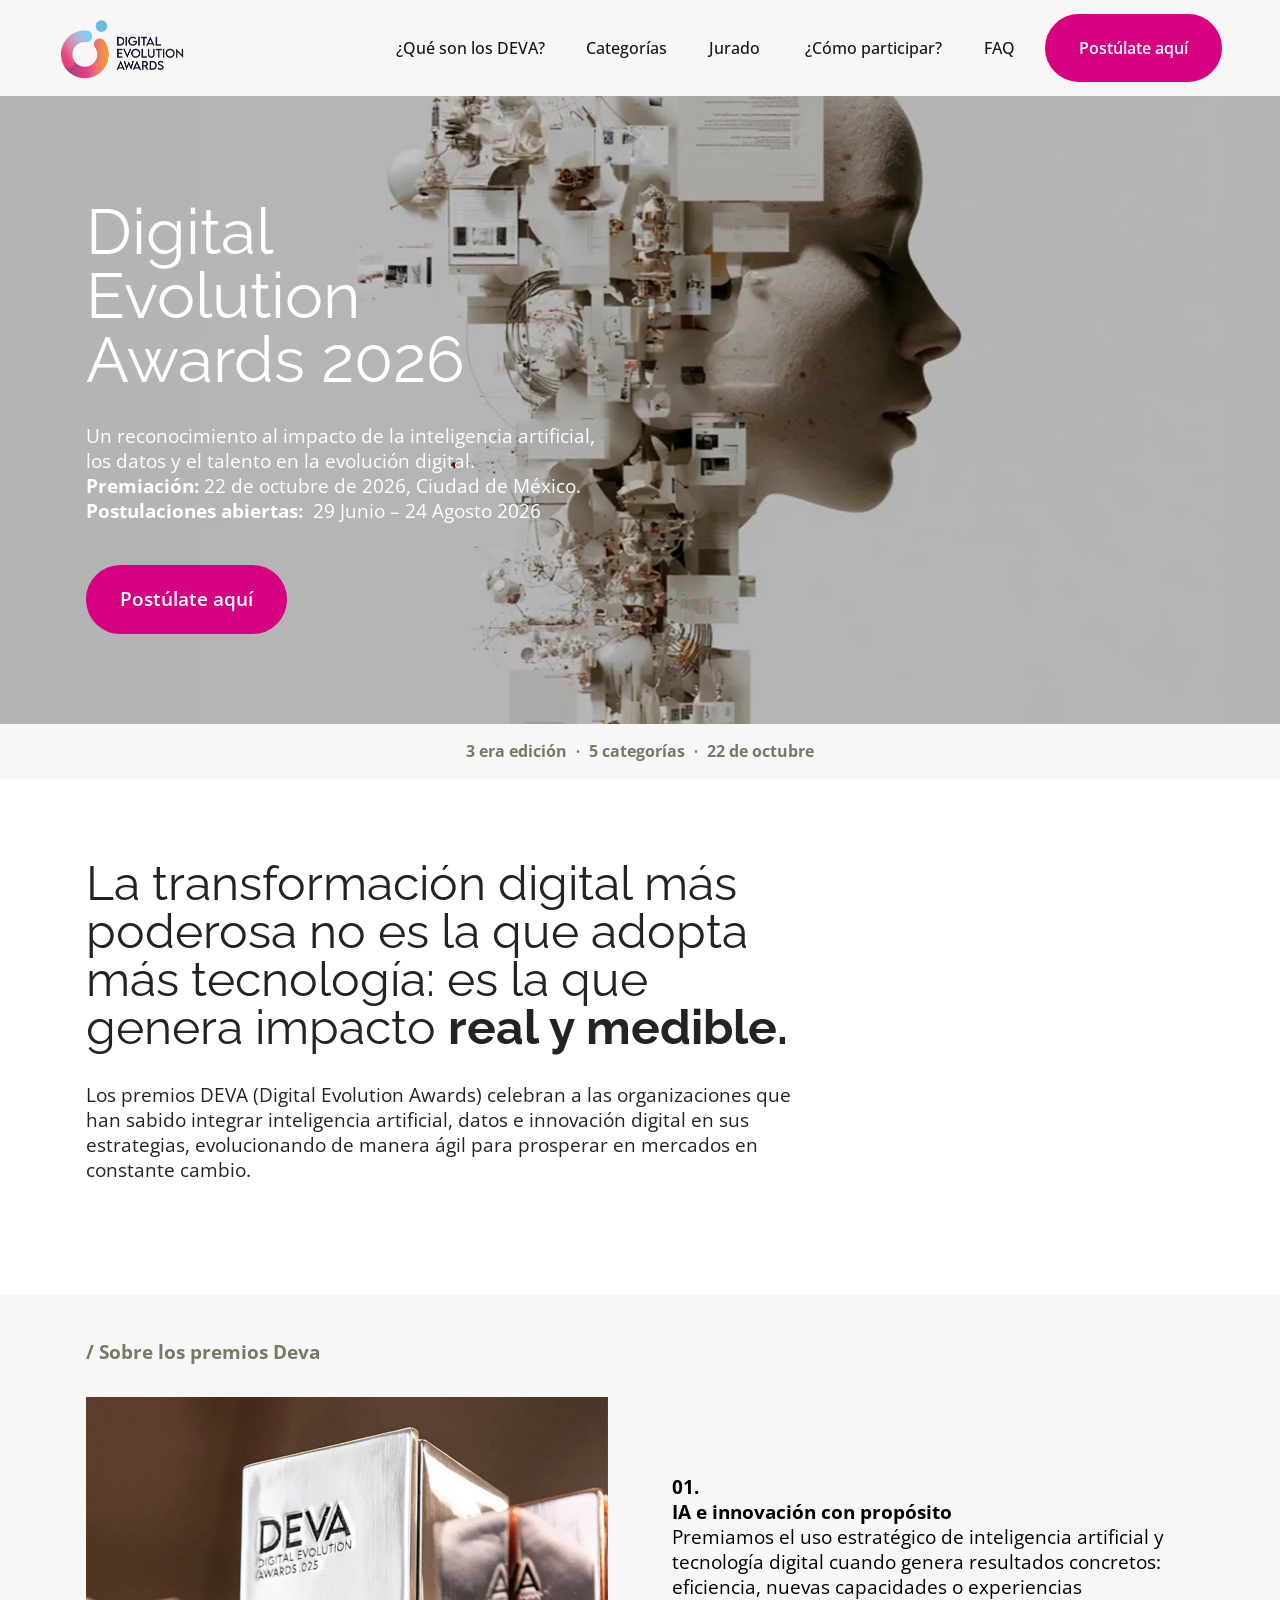
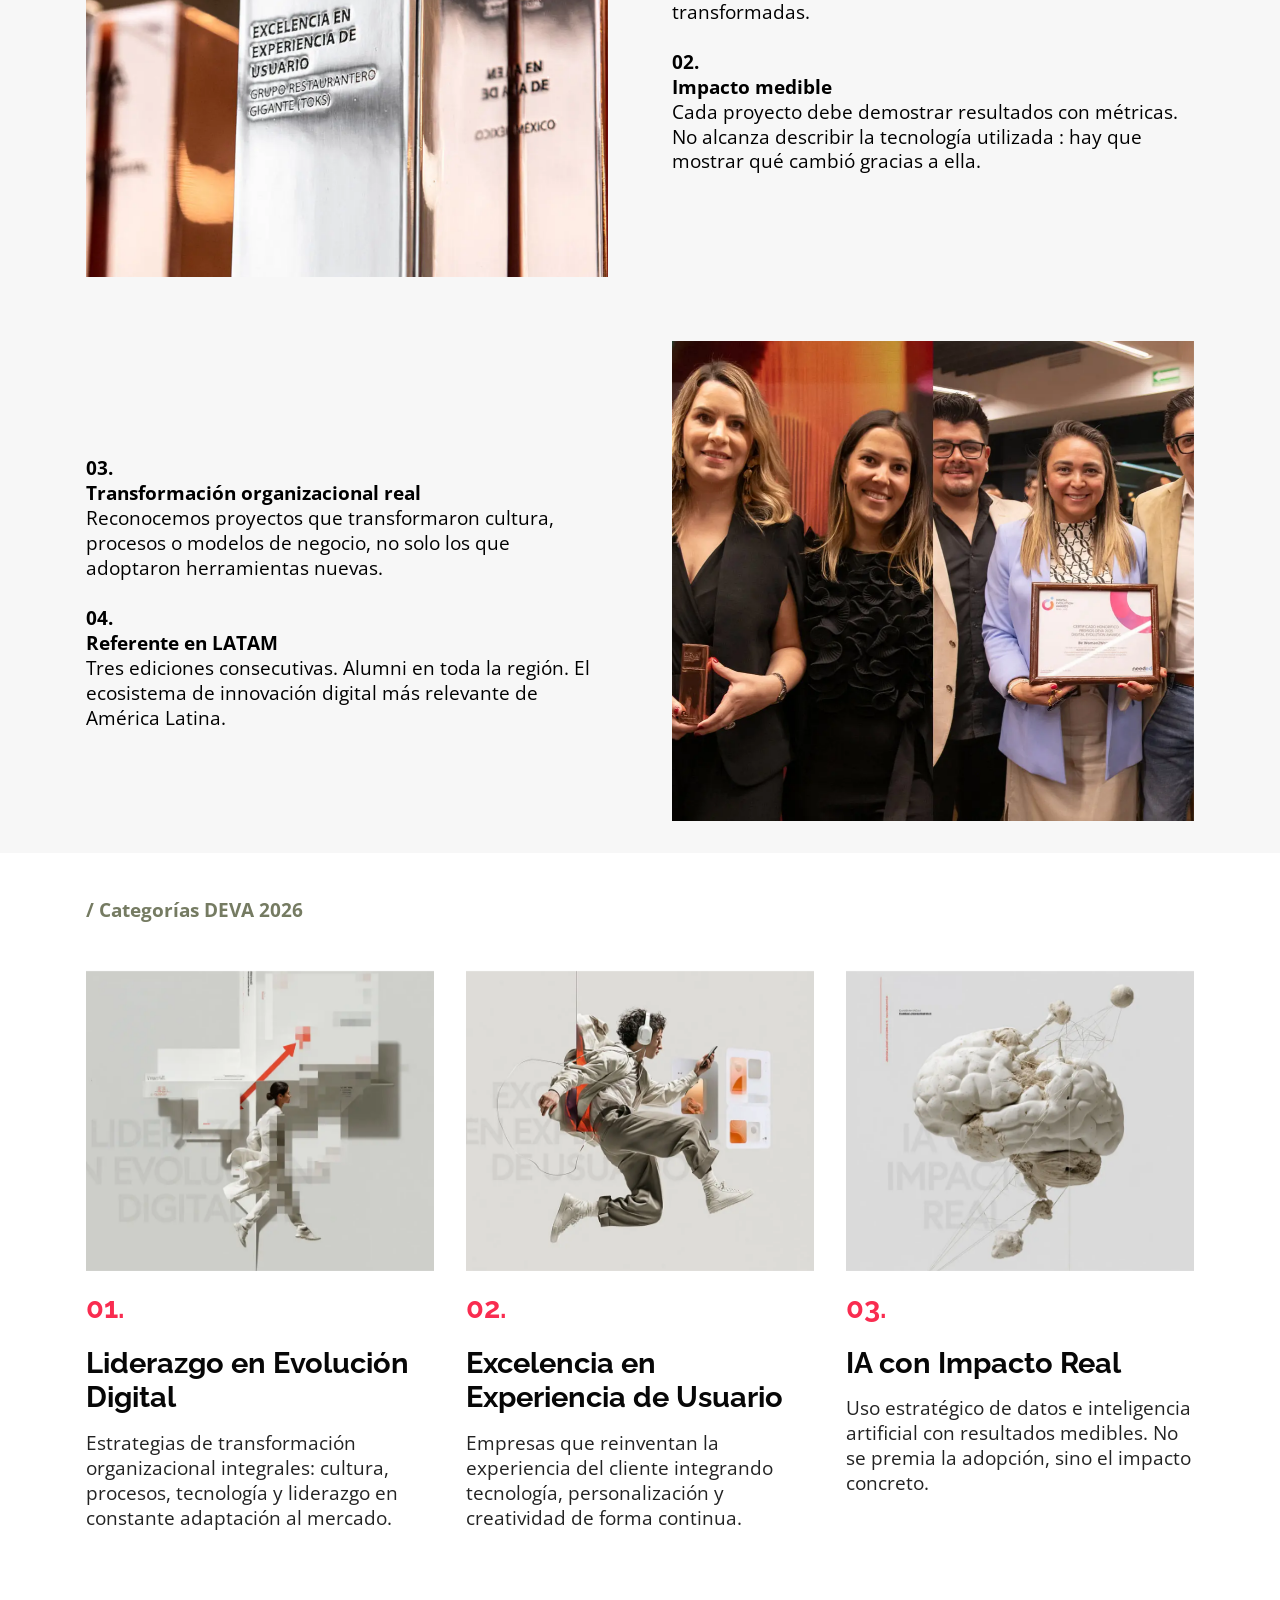
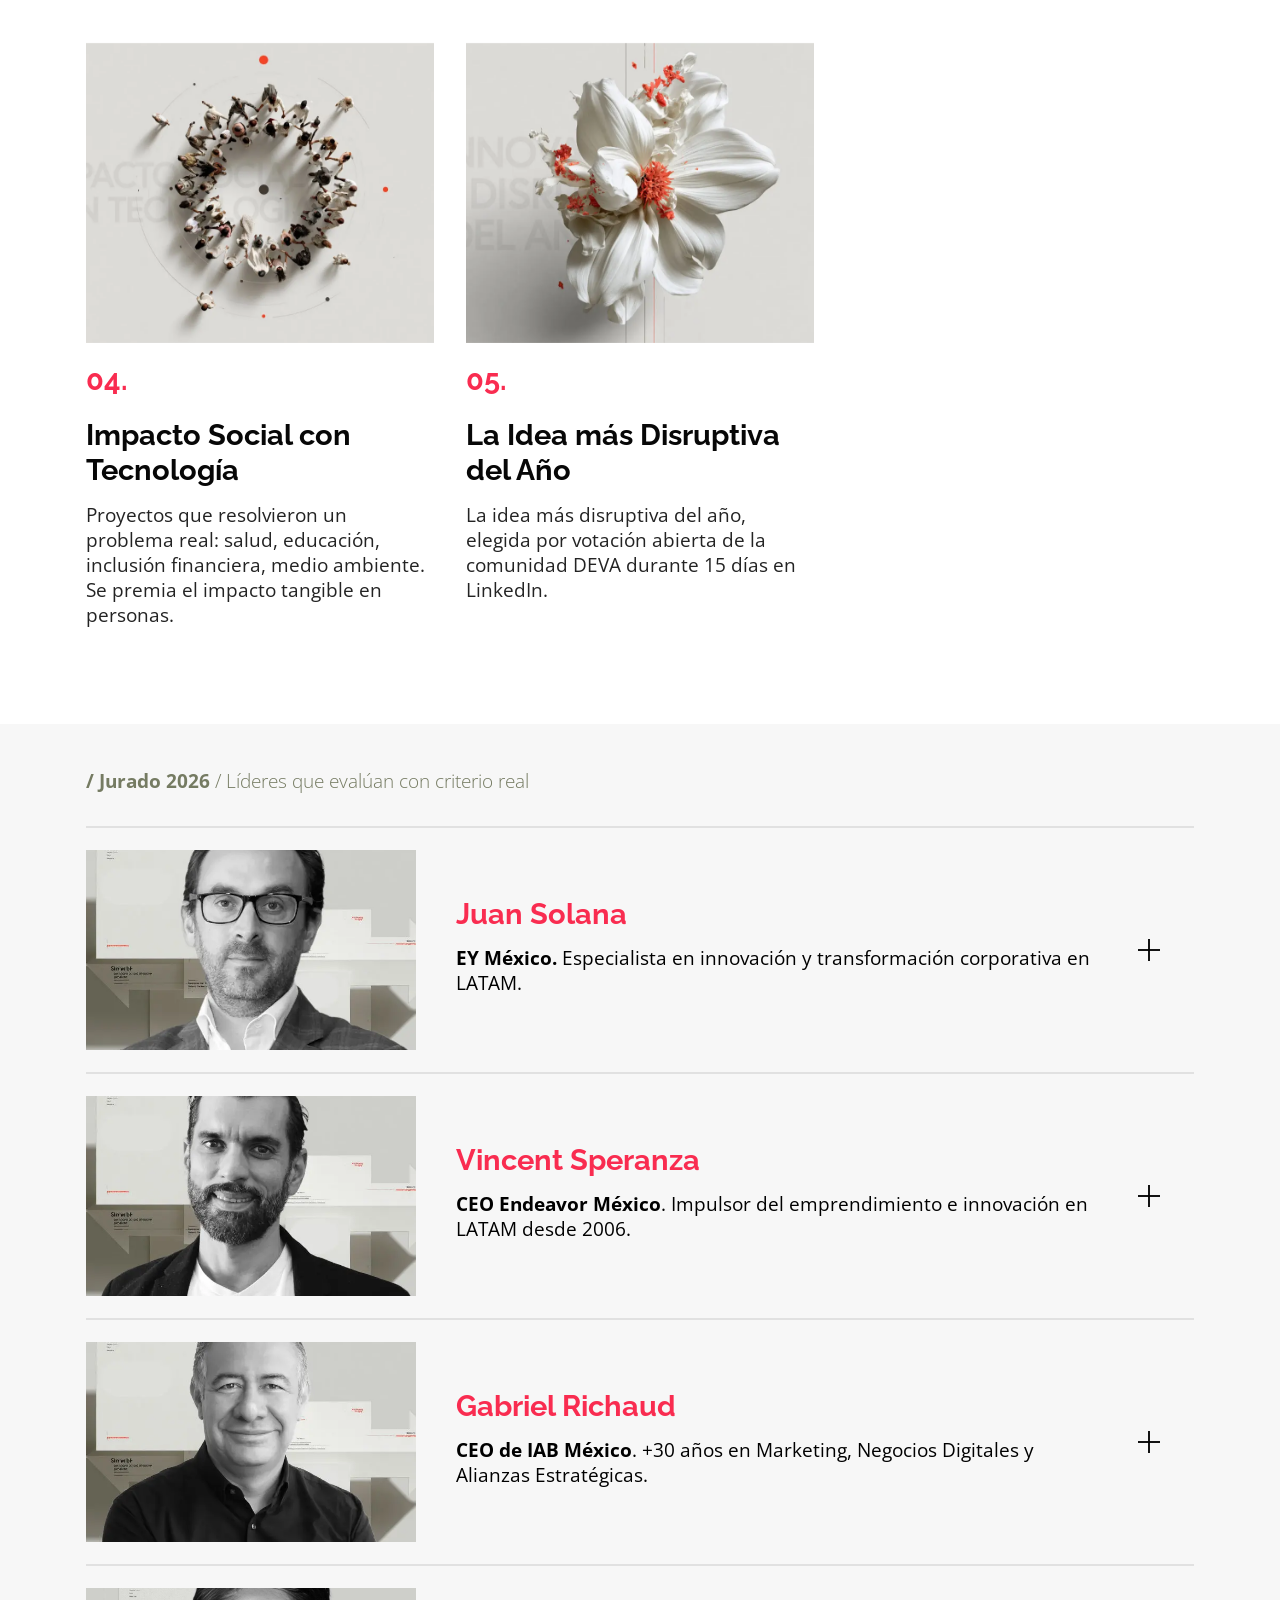
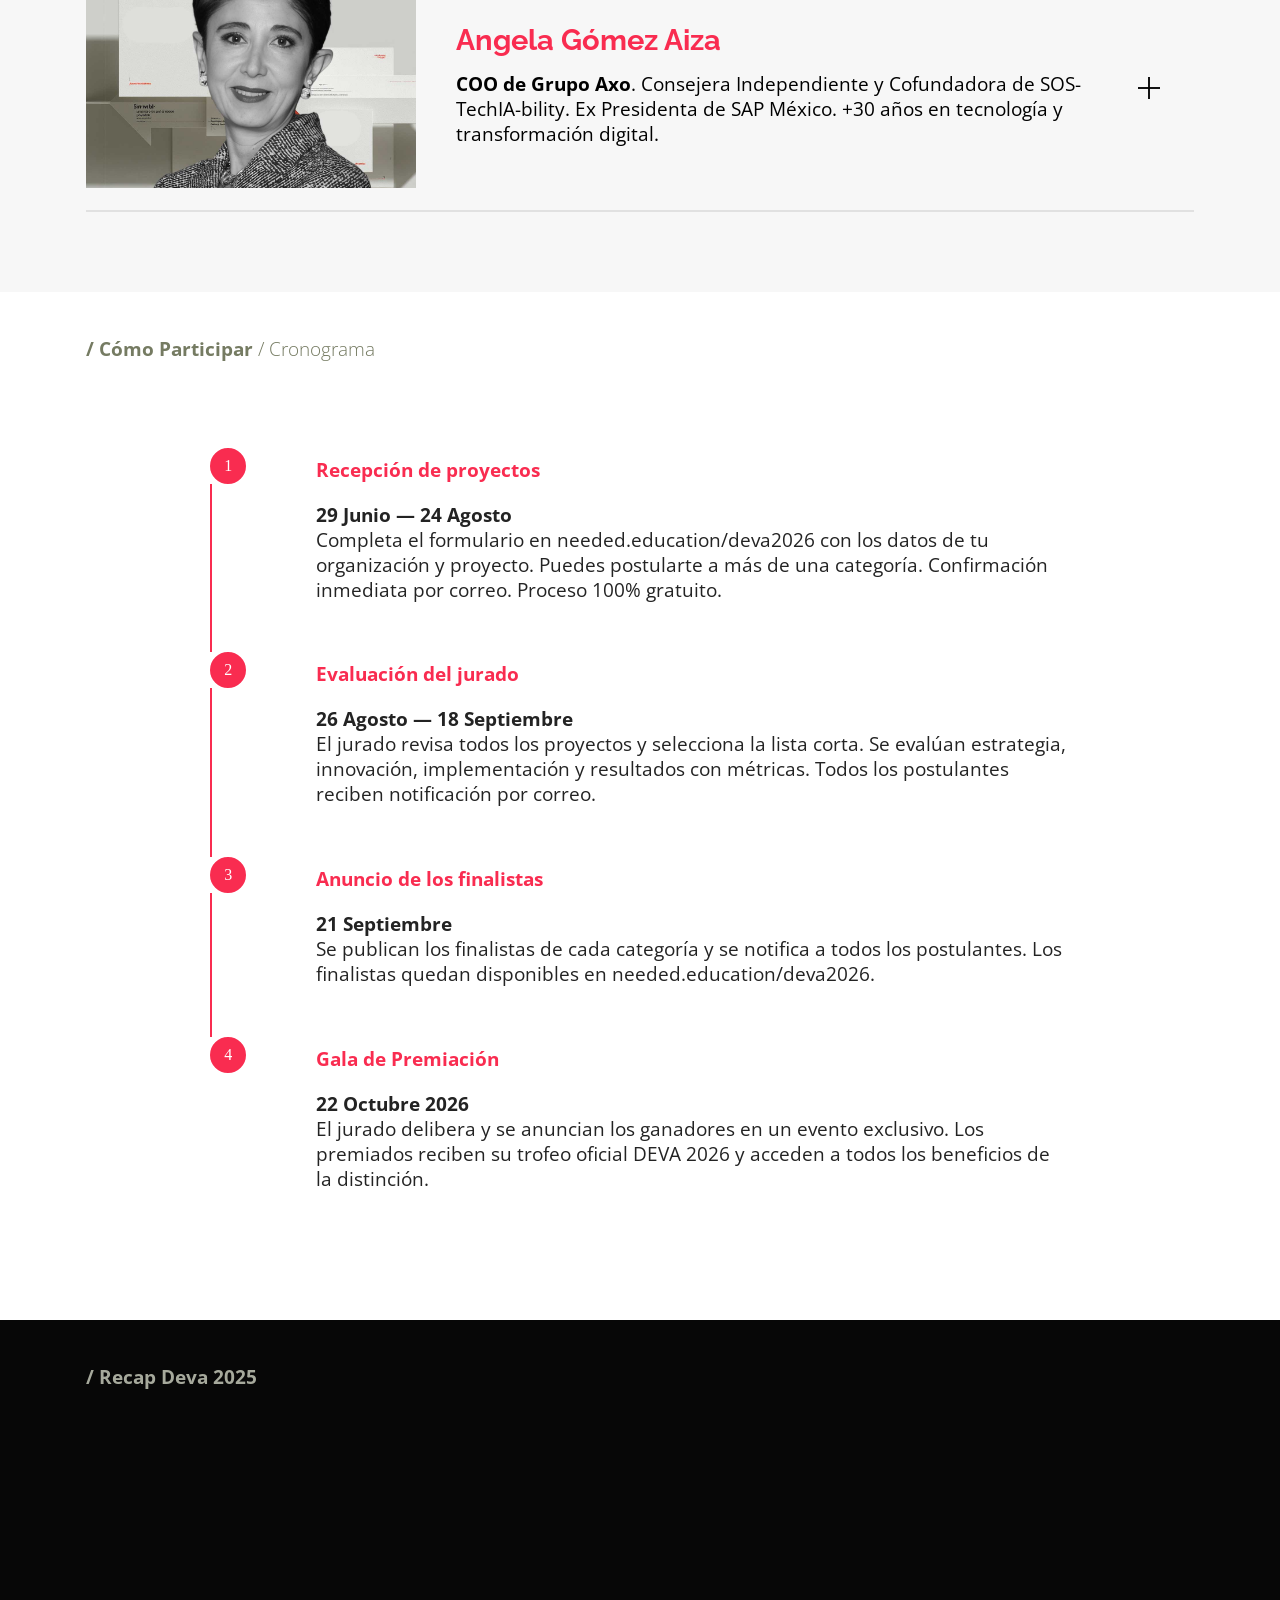
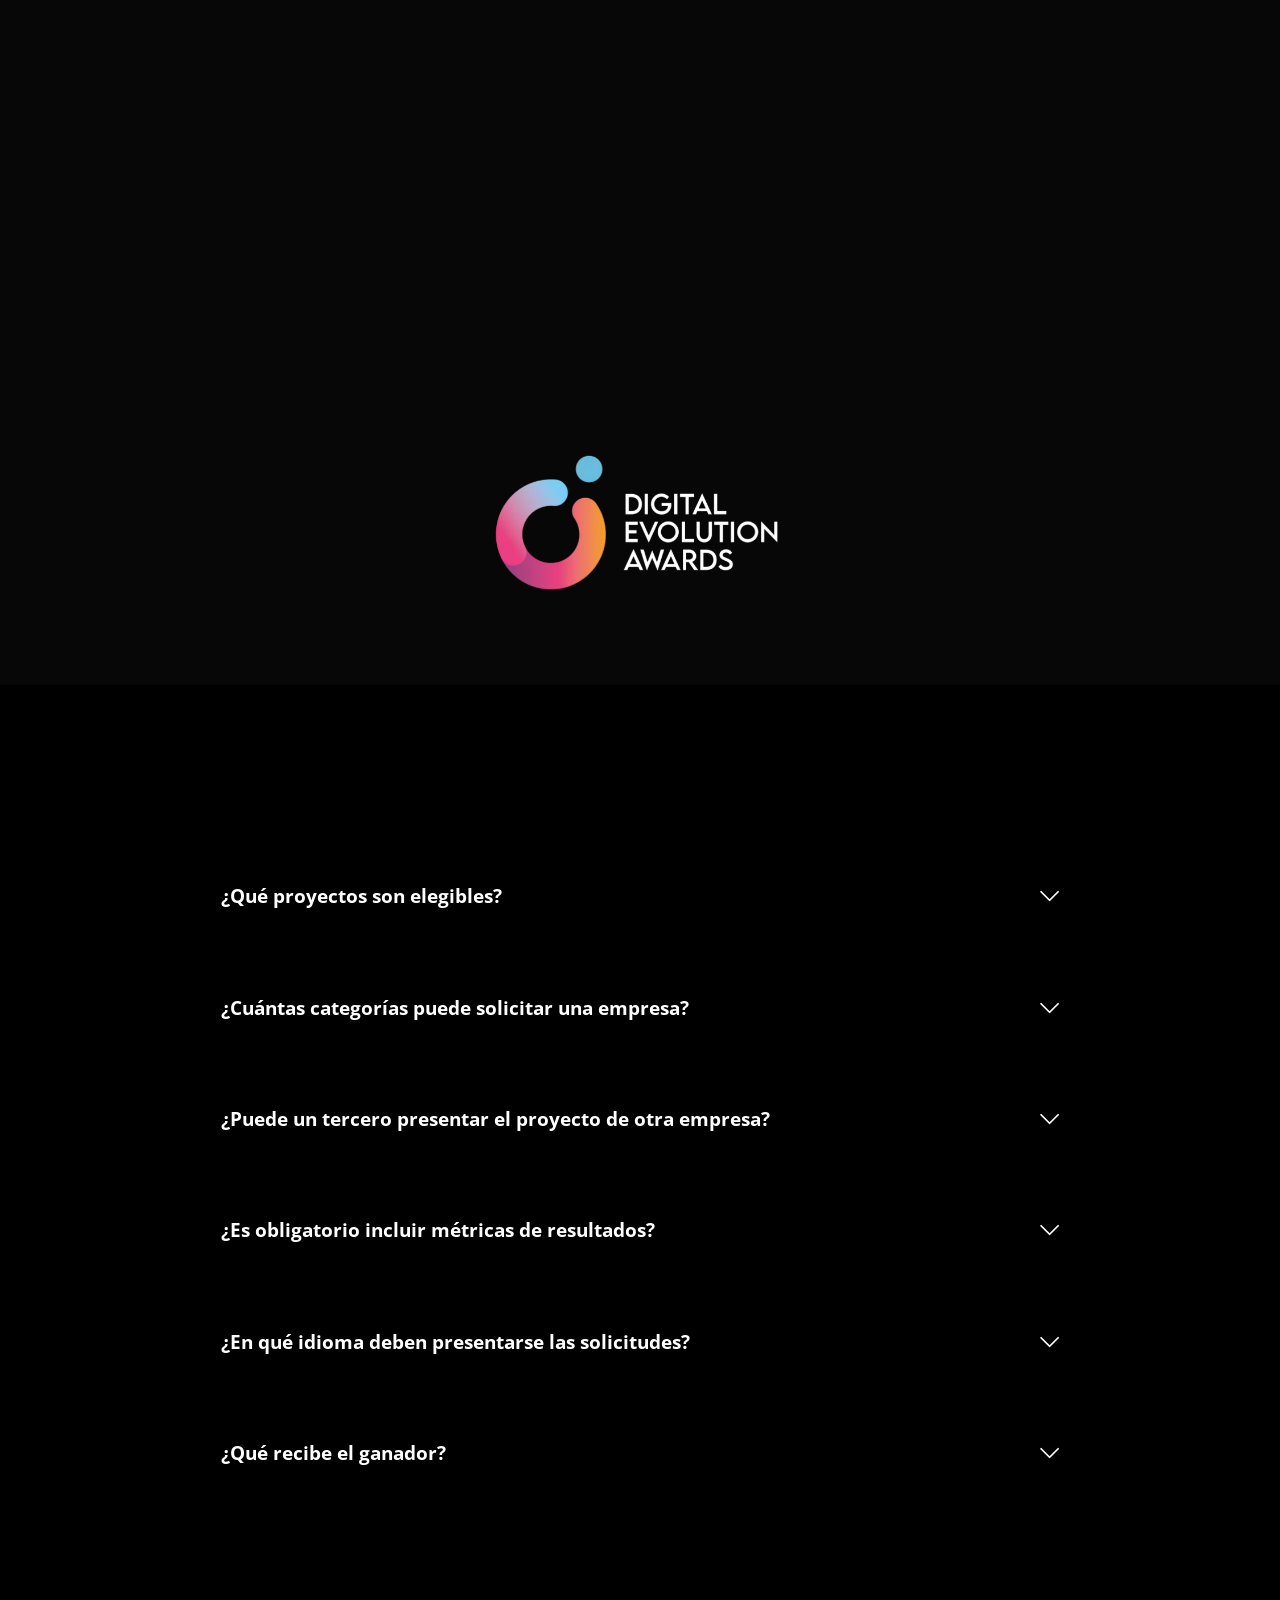
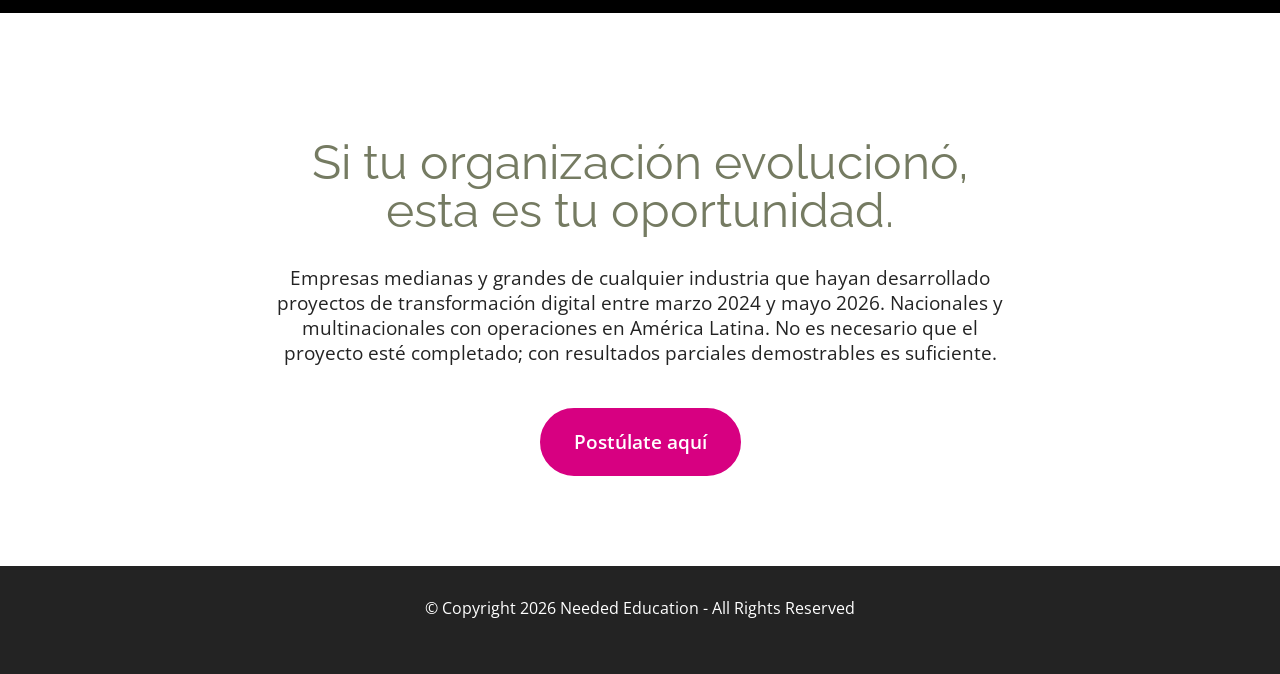
==== commit 9f678589: "Agrega Angela Gómez Aiza al jurado y corrige embed de YouTube" ====
--- a/index.html
+++ b/index.html
@@ -386,12 +386,30 @@
                     </a>
                     <div class="item-content">
                         <div class="content-wrap">
-                            
+
                             <h5 class="item-subtitle mbr-fonts-style display-5"><strong>Gabriel Richaud</strong></h5>
                             <h4 class="item-title mbr-fonts-style display-7"><div><strong>CEO de IAB México</strong>. +30 años en Marketing, Negocios Digitales y Alianzas Estratégicas.</div></h4>
-                            
+
                         </div>
                         <a href="https://www.linkedin.com/in/gabrielrichaud/ " class="icon-wrapper" target="_blank">
+                            <span class="mbr-iconfont mobi-mbri-plus mobi-mbri"></span>
+                        </a>
+                    </div>
+                </div>
+            </div>
+            <div class="item features-image col-12">
+                <div class="item-wrapper">
+                    <a href="#" class="item-img">
+                        <img src="assets/images/angela_deva.jpg" alt="Angela Gómez Aiza">
+                    </a>
+                    <div class="item-content">
+                        <div class="content-wrap">
+
+                            <h5 class="item-subtitle mbr-fonts-style display-5"><strong>Angela Gómez Aiza</strong></h5>
+                            <h4 class="item-title mbr-fonts-style display-7"><div><strong>COO de Grupo Axo</strong>. Consejera Independiente y Cofundadora de SOS-TechIA-bility. Ex Presidenta de SAP México. +30 años en tecnología y transformación digital.</div></h4>
+
+                        </div>
+                        <a href="https://www.linkedin.com/in/angela-gomez-aiza/" class="icon-wrapper" target="_blank">
                             <span class="mbr-iconfont mobi-mbri-plus mobi-mbri"></span>
                         </a>
                     </div>
@@ -579,7 +597,7 @@
     </div>
 
     <div class="row mt-5 justify-content-center">
-      <div class="mbr-figure col-12 col-md-8"><iframe class="mbr-embedded-video" src="https://www.youtube.com/embed/-UNkwoaq720?rel=0&amp;amp;&amp;showinfo=0&amp;autoplay=0&amp;loop=1&amp;playlist=-UNkwoaq720" width="1280" height="720" frameborder="0" allowfullscreen></iframe></div>
+      <div class="mbr-figure col-12 col-md-8"><iframe class="mbr-embedded-video" src="https://www.youtube.com/embed/-UNkwoaq720?rel=0&amp;showinfo=0&amp;autoplay=0&amp;loop=1&amp;playlist=-UNkwoaq720" width="1280" height="720" frameborder="0" allowfullscreen></iframe></div>
     </div>
   </div>
 </section>
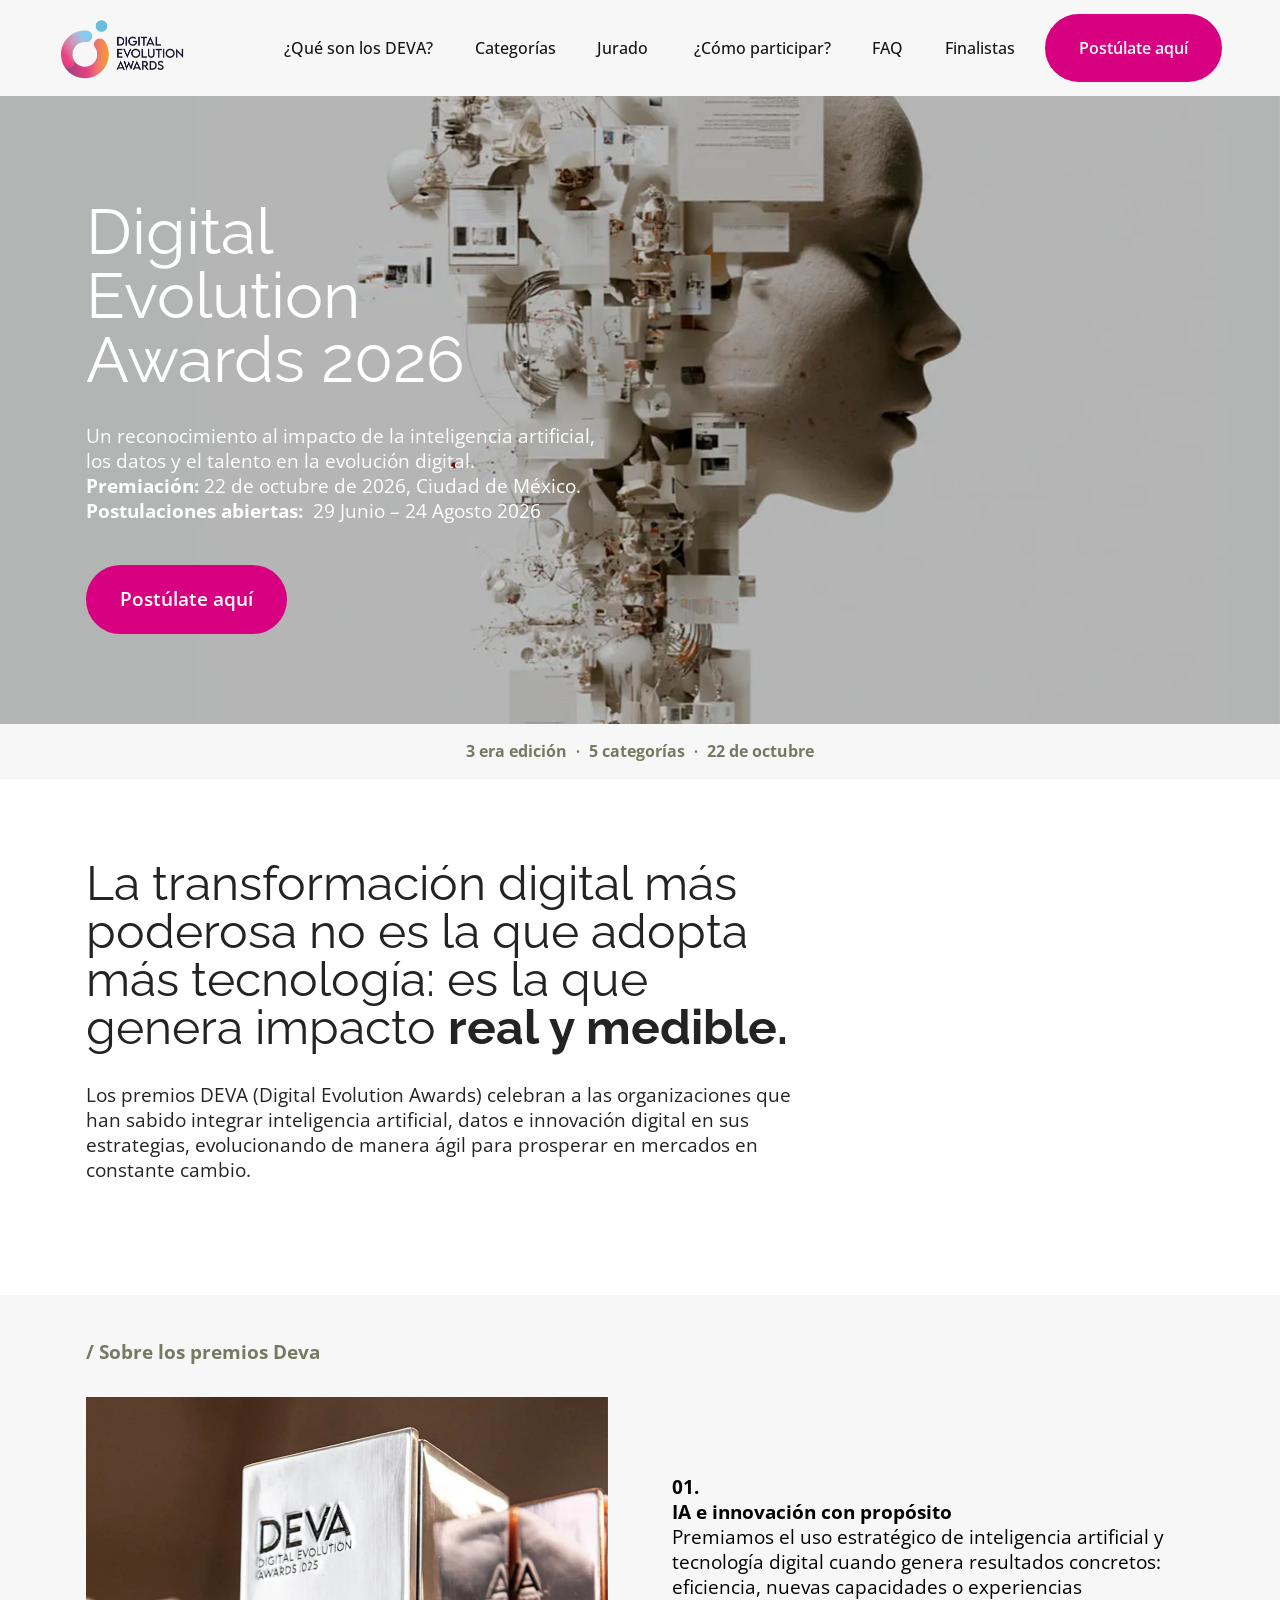
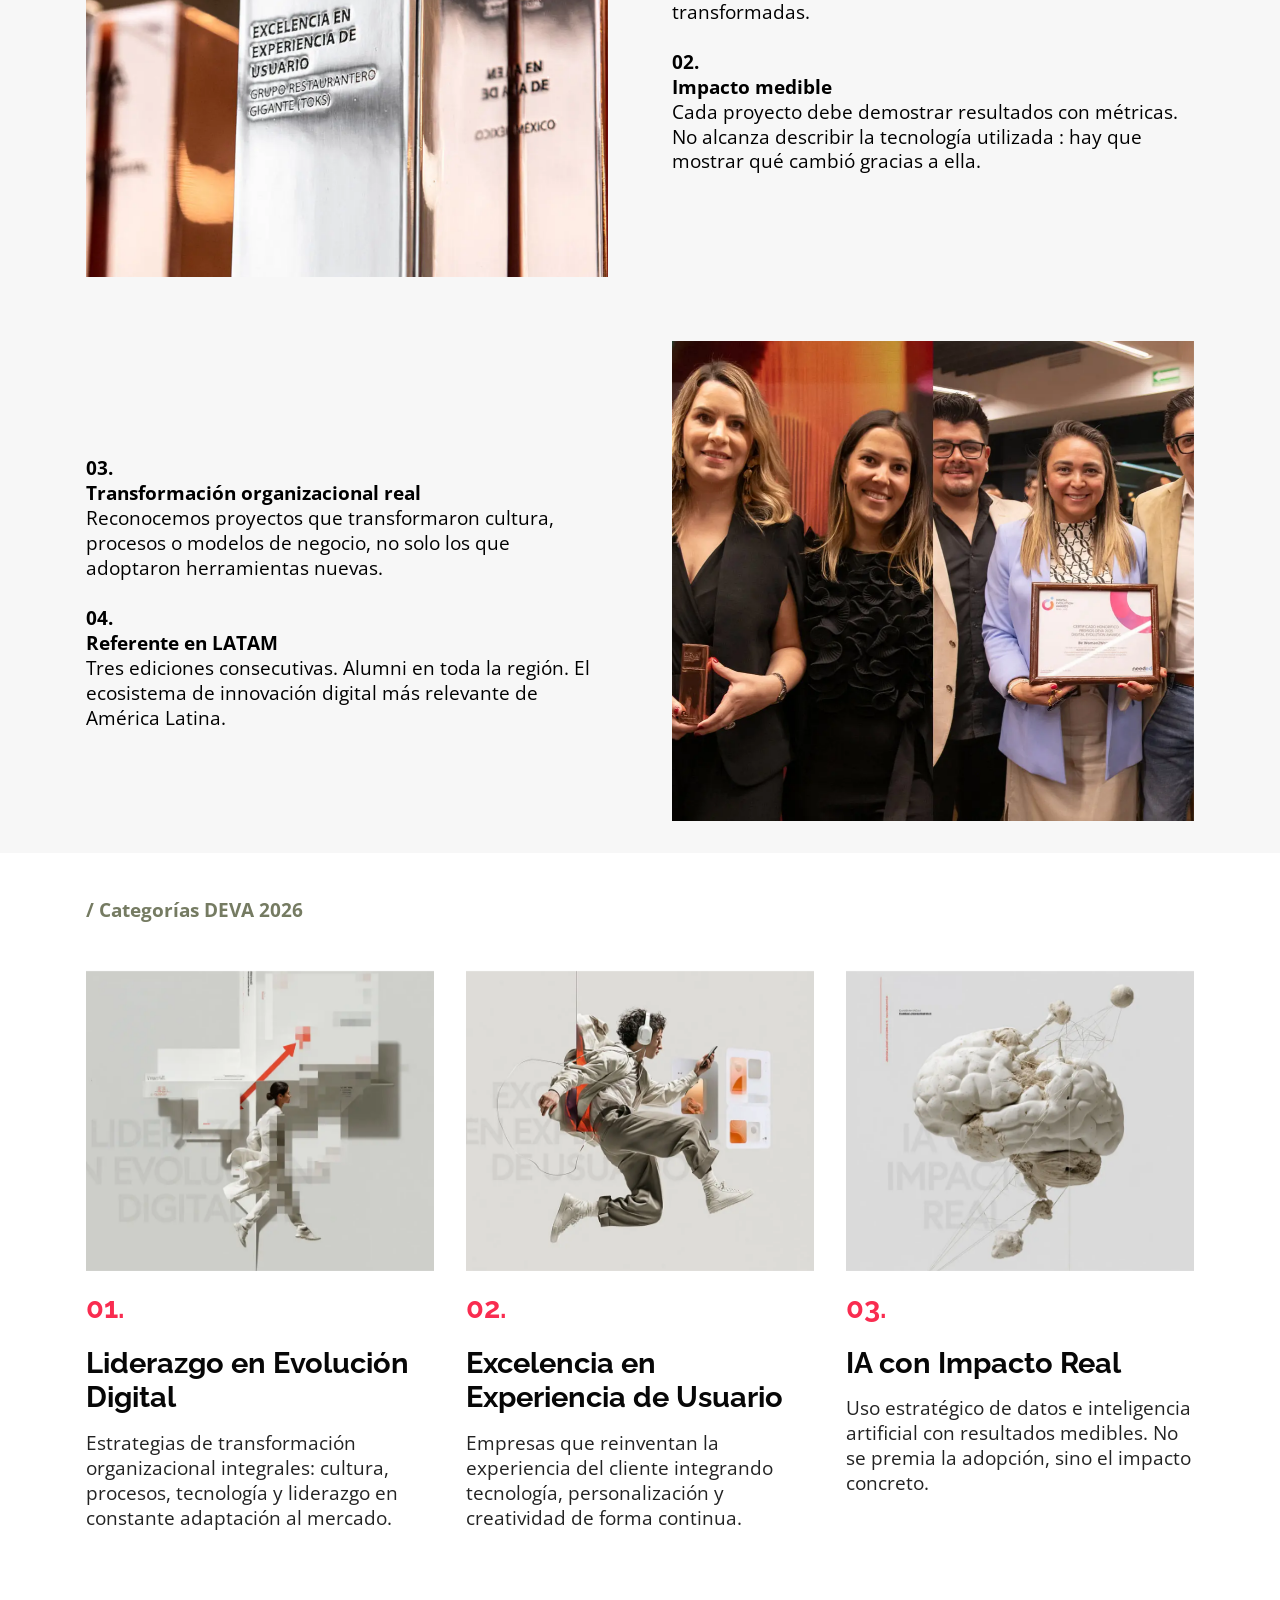
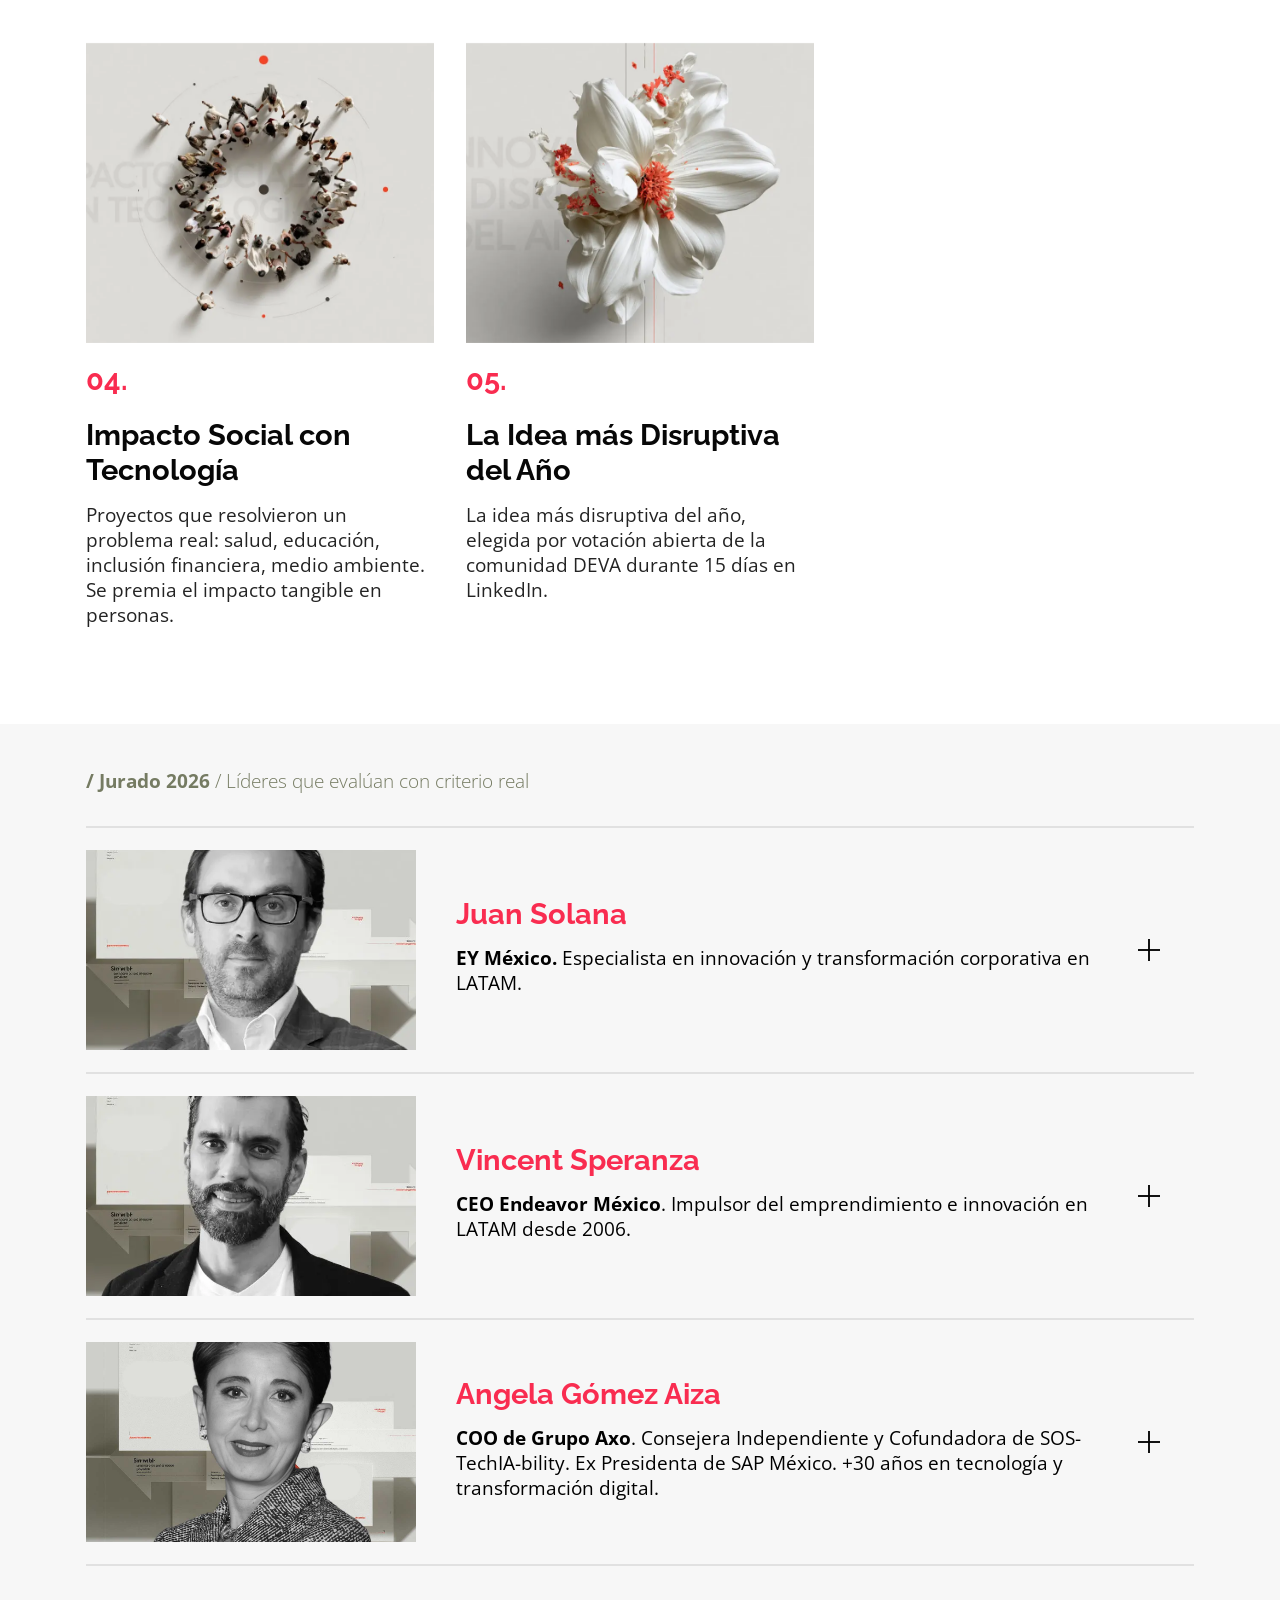
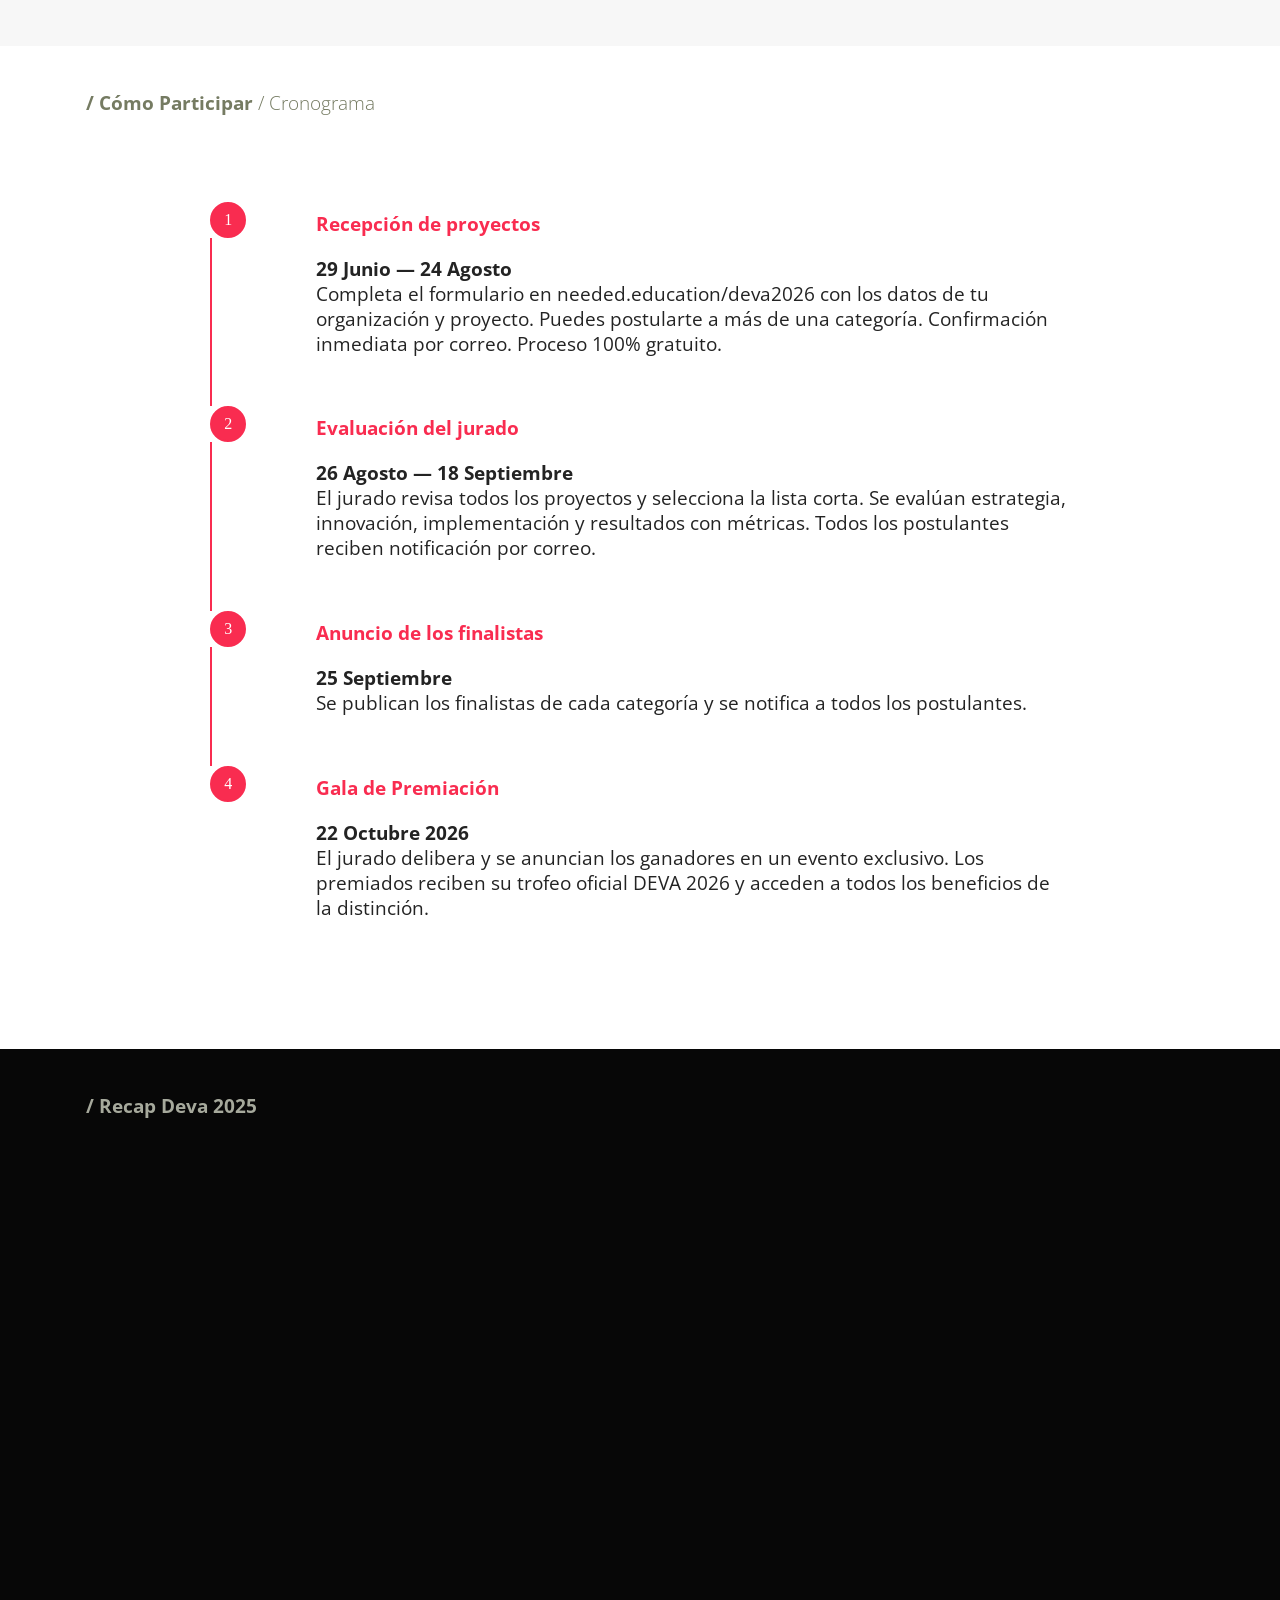
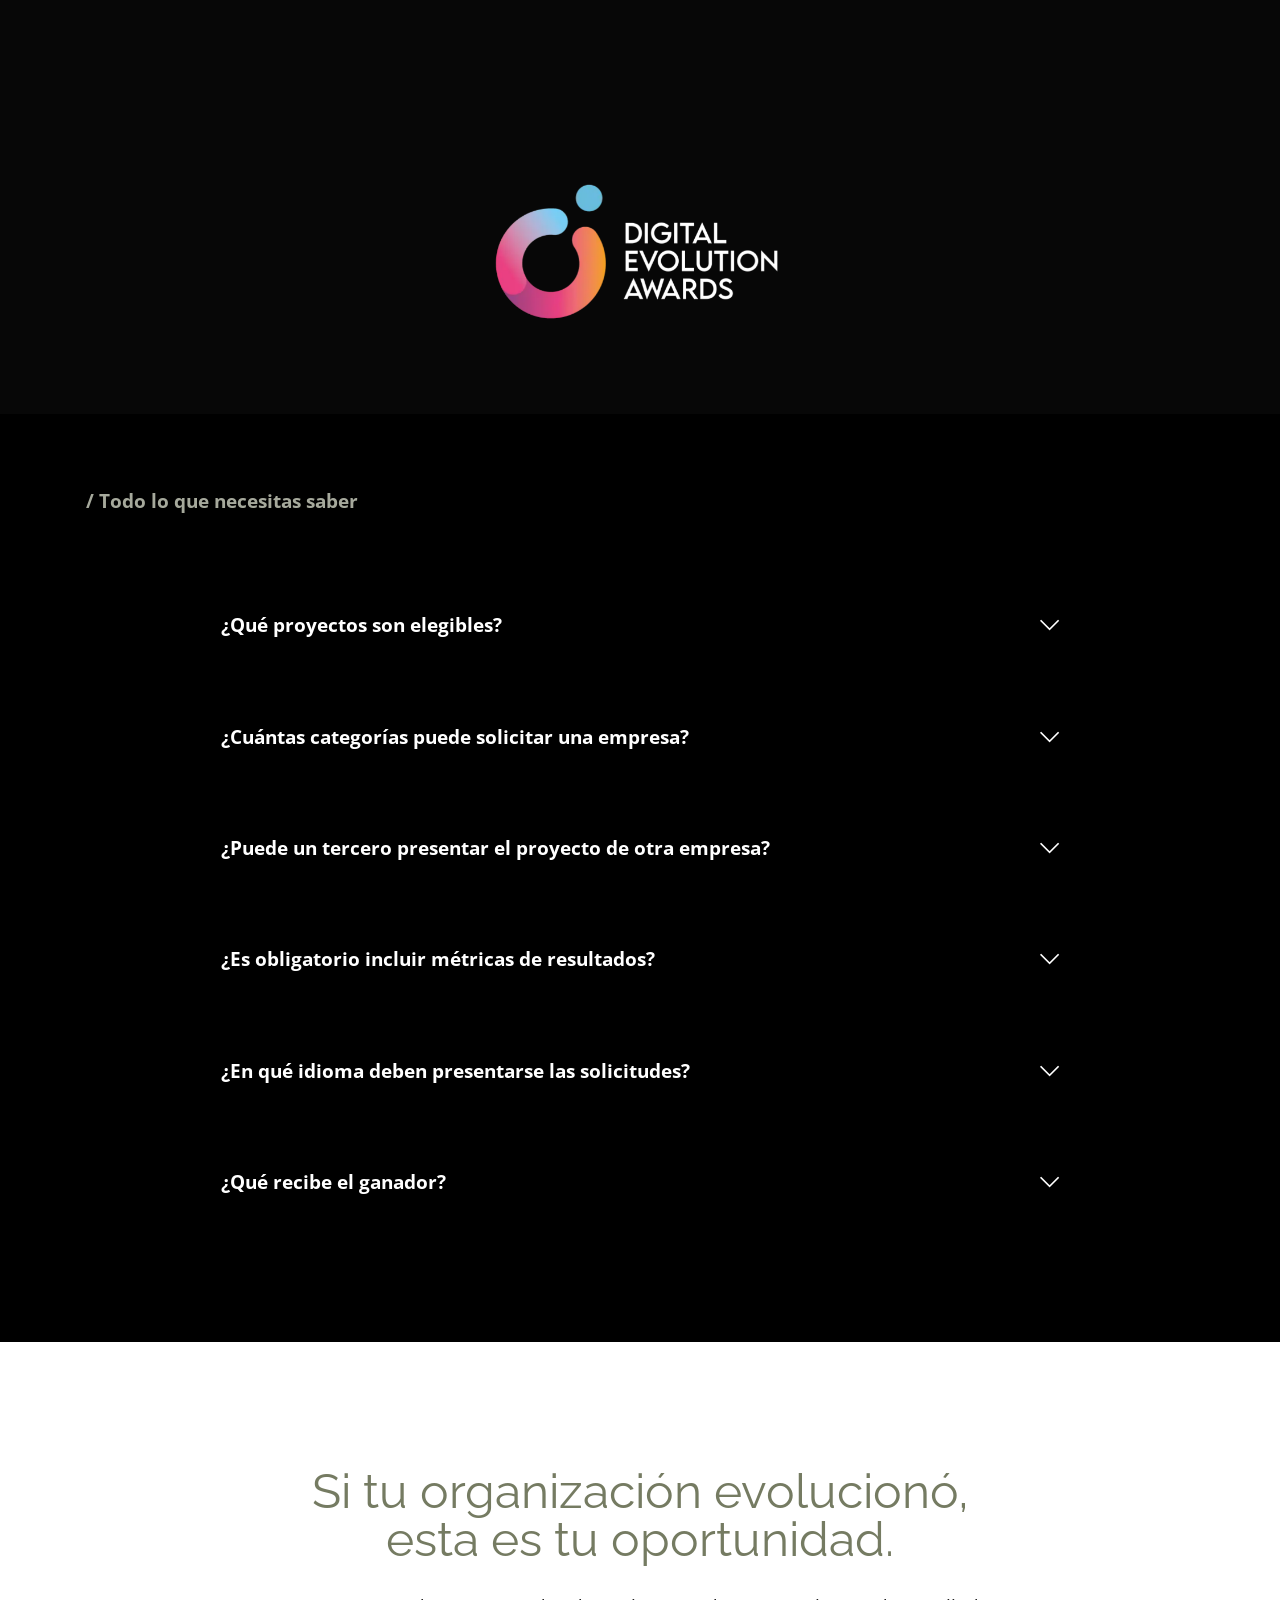
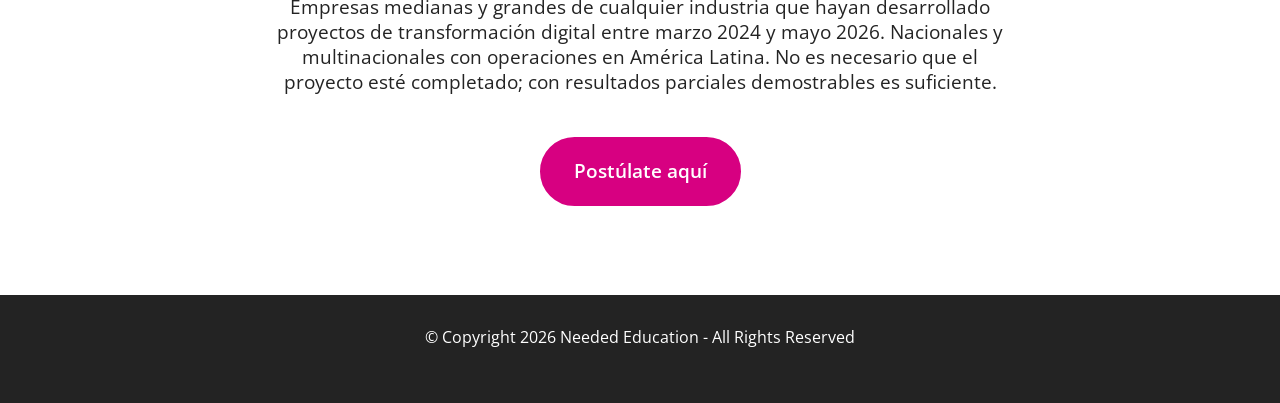
==== commit 9c600c10: "Agrega página de finalistas, quita a Gabriel Richaud del jurado y actualiza fecha de anuncio Co-Auth" ====
--- a/index.html
+++ b/index.html
@@ -54,7 +54,7 @@
                 </div>
             </button>
             <div class="collapse navbar-collapse" id="navbarSupportedContent">
-                <ul class="navbar-nav nav-dropdown" data-app-modern-menu="true"><li class="nav-item"><a class="nav-link link text-danger display-4" href="index.html#title02-70" target="_blank">¿Qué son los DEVA?</a></li><li class="nav-item"><a class="nav-link link text-danger display-4" href="index.html#people03-6o" target="_blank">Categorías</a></li><li class="nav-item"><a class="nav-link link text-danger display-4" href="index.html#features03-6u" target="_blank">Jurado&nbsp;</a></li><li class="nav-item"><a class="nav-link link text-danger display-4" href="index.html#steps1-6b" target="_blank">¿Cómo participar?</a></li><li class="nav-item"><a class="nav-link link text-danger display-4" href="index.html#article02-6c" target="_blank">FAQ</a></li></ul>
+                <ul class="navbar-nav nav-dropdown" data-app-modern-menu="true"><li class="nav-item"><a class="nav-link link text-danger display-4" href="index.html#title02-70" target="_blank">¿Qué son los DEVA?</a></li><li class="nav-item"><a class="nav-link link text-danger display-4" href="index.html#people03-6o" target="_blank">Categorías</a></li><li class="nav-item"><a class="nav-link link text-danger display-4" href="index.html#features03-6u" target="_blank">Jurado&nbsp;</a></li><li class="nav-item"><a class="nav-link link text-danger display-4" href="index.html#steps1-6b" target="_blank">¿Cómo participar?</a></li><li class="nav-item"><a class="nav-link link text-danger display-4" href="index.html#article02-6c" target="_blank">FAQ</a></li><li class="nav-item"><a class="nav-link link text-danger display-4" href="finalistas.html">Finalistas</a></li></ul>
                 
                 <div class="navbar-buttons mbr-section-btn"><a class="btn btn-lg btn-secondary display-4" href="https://share.hsforms.com/1e6hNLu4sSiG7gToTg9HHgQ3mpqu" target="_blank">Postúlate aquí</a></div>
             </div>
@@ -382,24 +382,6 @@
             <div class="item features-image col-12">
                 <div class="item-wrapper">
                     <a href="#" class="item-img">
-                        <img src="assets/images/richaud-660x660.webp" alt="Mobirise Website Builder">
-                    </a>
-                    <div class="item-content">
-                        <div class="content-wrap">
-
-                            <h5 class="item-subtitle mbr-fonts-style display-5"><strong>Gabriel Richaud</strong></h5>
-                            <h4 class="item-title mbr-fonts-style display-7"><div><strong>CEO de IAB México</strong>. +30 años en Marketing, Negocios Digitales y Alianzas Estratégicas.</div></h4>
-
-                        </div>
-                        <a href="https://www.linkedin.com/in/gabrielrichaud/ " class="icon-wrapper" target="_blank">
-                            <span class="mbr-iconfont mobi-mbri-plus mobi-mbri"></span>
-                        </a>
-                    </div>
-                </div>
-            </div>
-            <div class="item features-image col-12">
-                <div class="item-wrapper">
-                    <a href="#" class="item-img">
                         <img src="assets/images/angela_deva.jpg" alt="Angela Gómez Aiza">
                     </a>
                     <div class="item-content">
@@ -505,7 +487,7 @@
 								</div>
 								<div class="step-text-content">
 									<h4 class="mbr-step-title mbr-fonts-style display-7"><strong>Anuncio de los finalistas</strong></h4>
-									<p class="mbr-step-text mbr-fonts-style display-7"><strong>21 Septiembre</strong><br>Se publican los finalistas de cada categoría y se notifica a todos los postulantes. Los finalistas quedan disponibles en needed.education/deva2026.</p>
+									<p class="mbr-step-text mbr-fonts-style display-7"><strong>25 Septiembre</strong><br>Se publican los finalistas de cada categoría y se notifica a todos los postulantes.</p>
 									<div class="align-items-start add__block">
 										<div class="add__block_image">
 											<img src="assets/images/bernardo-gonzalez-560x560.webp" alt="Mobirise" title="">
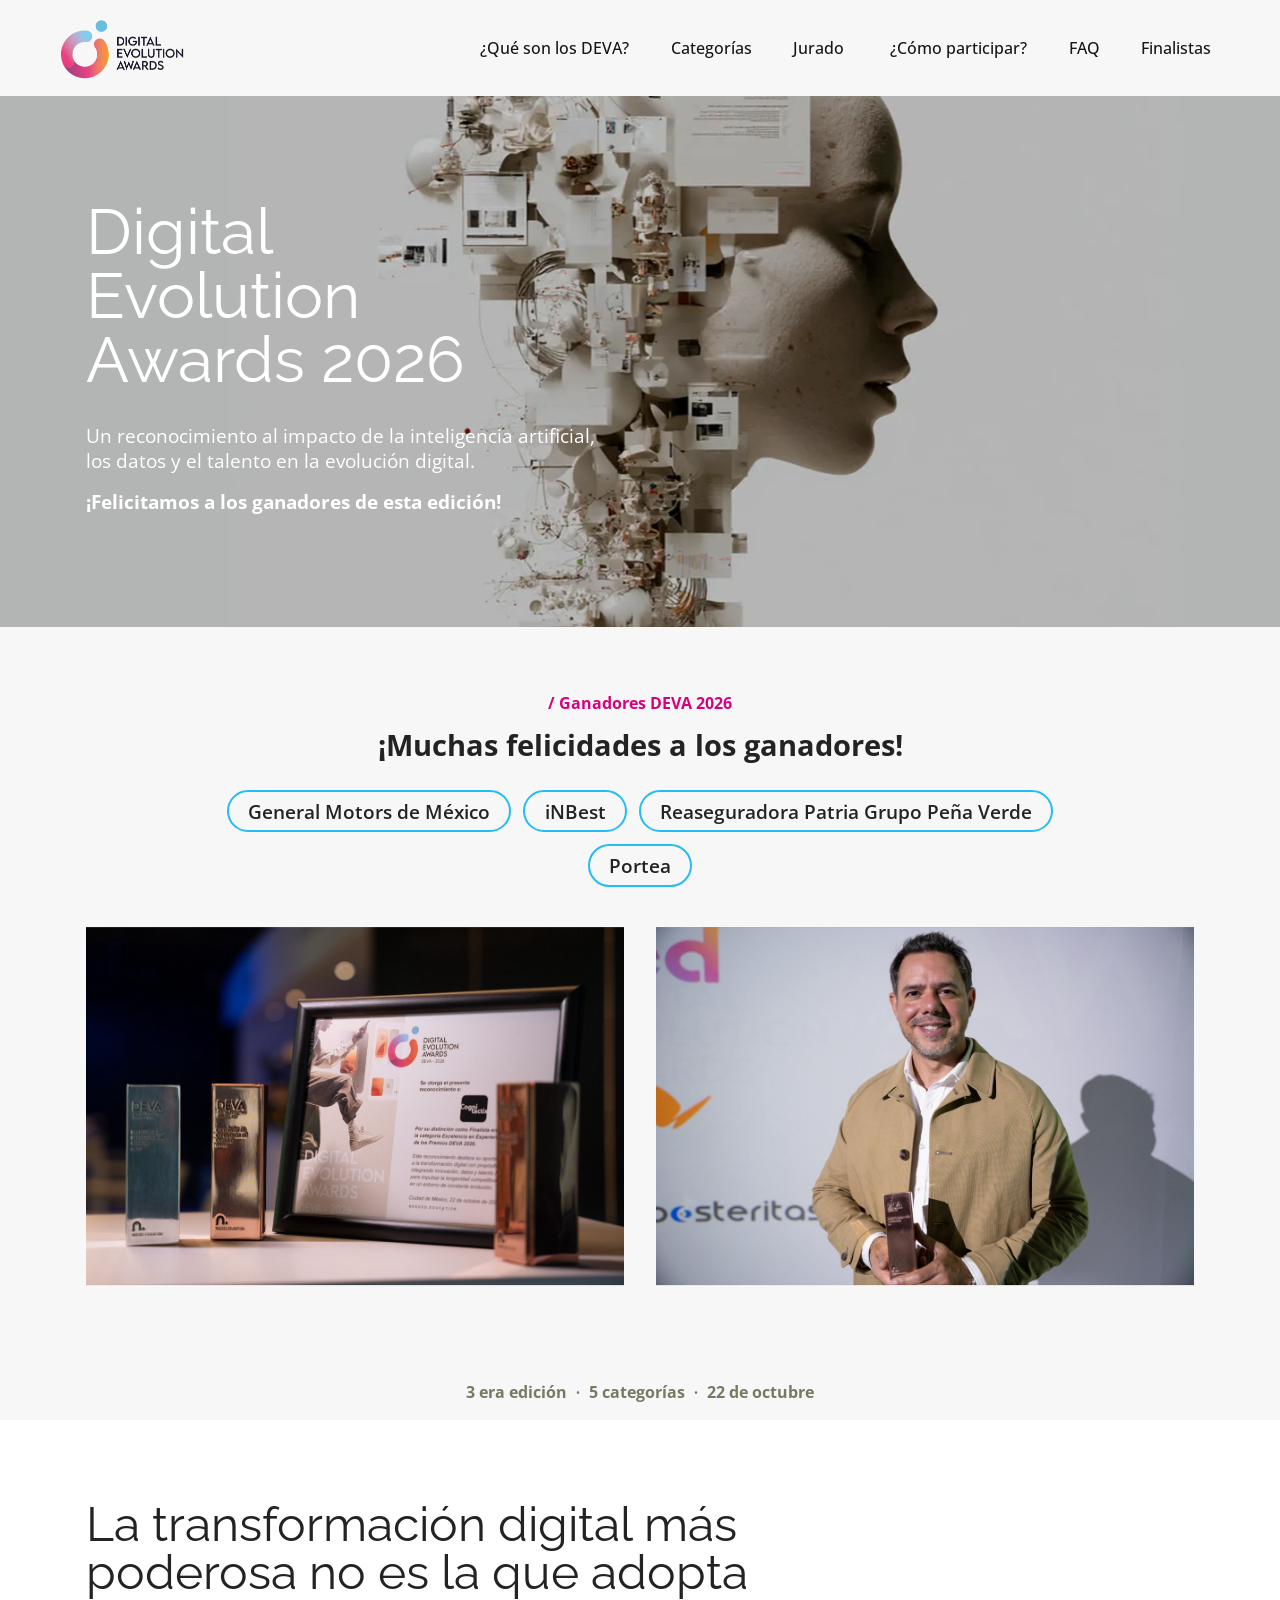
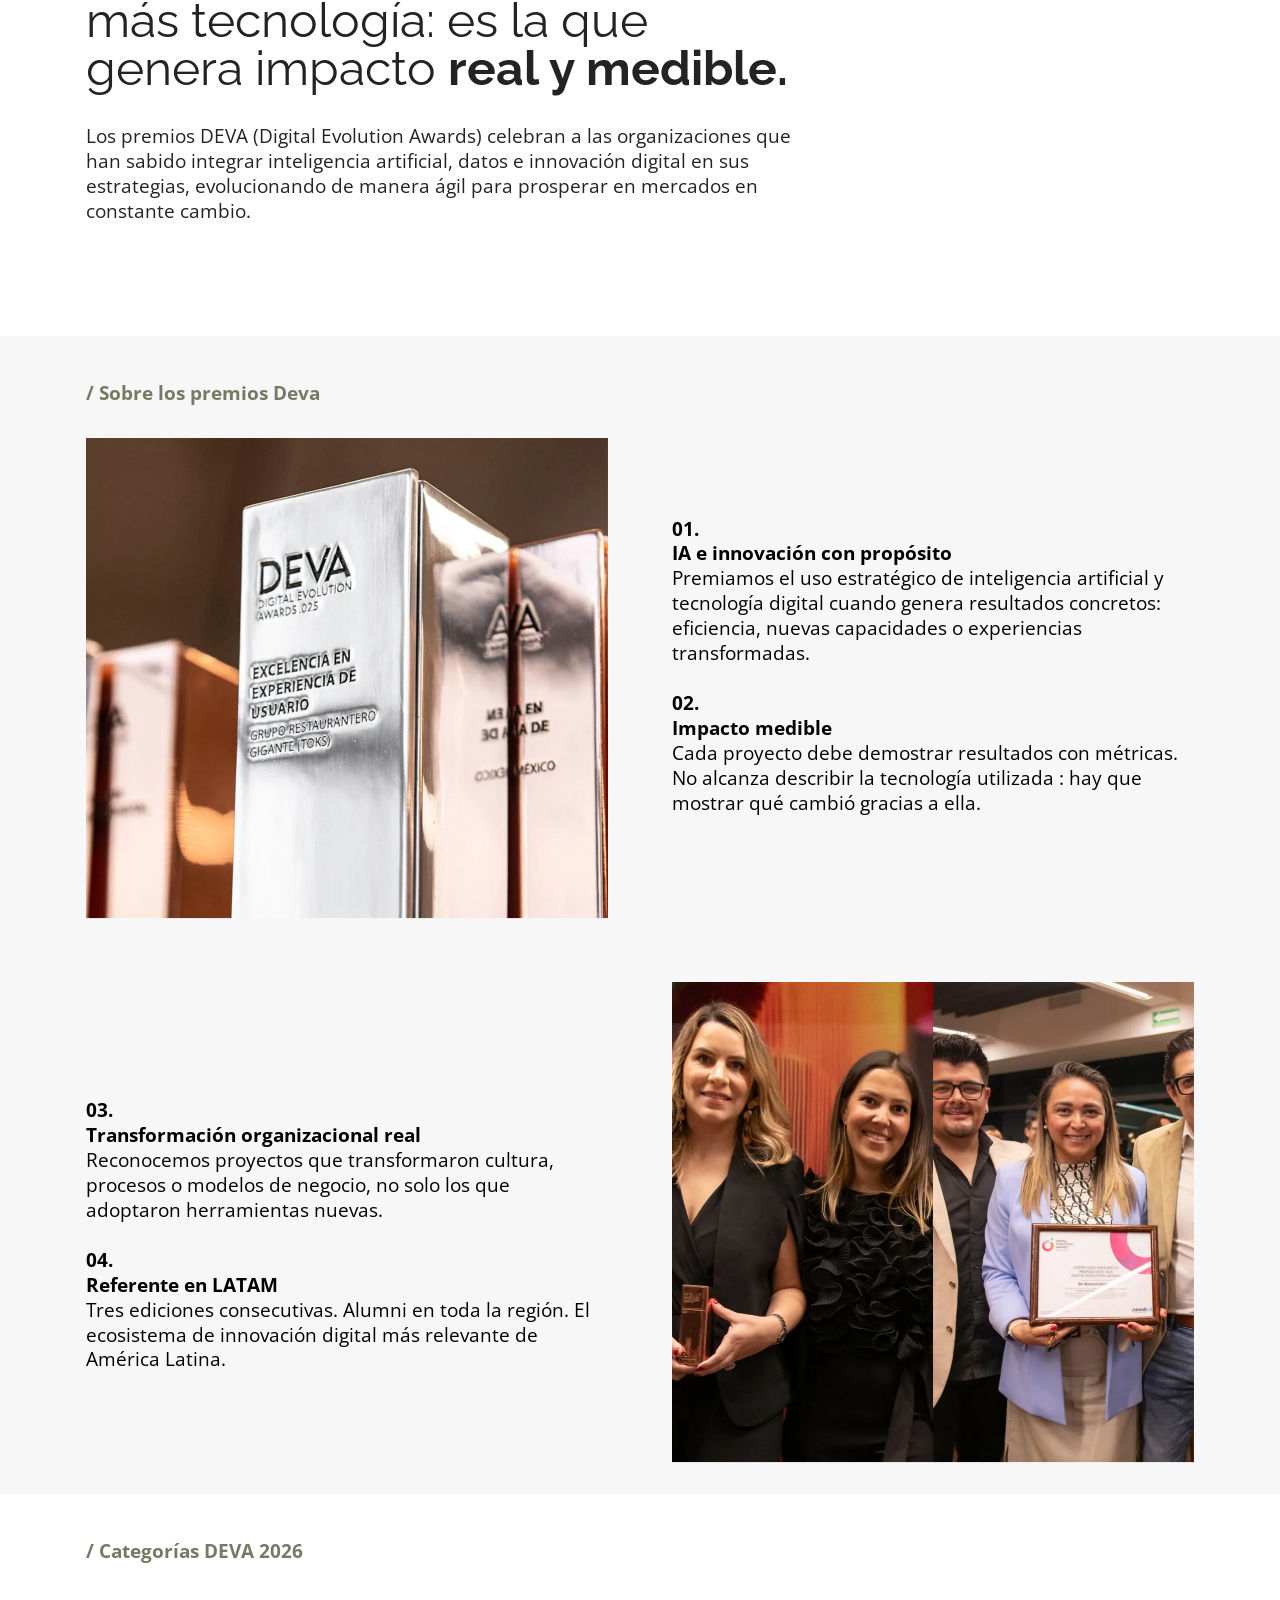
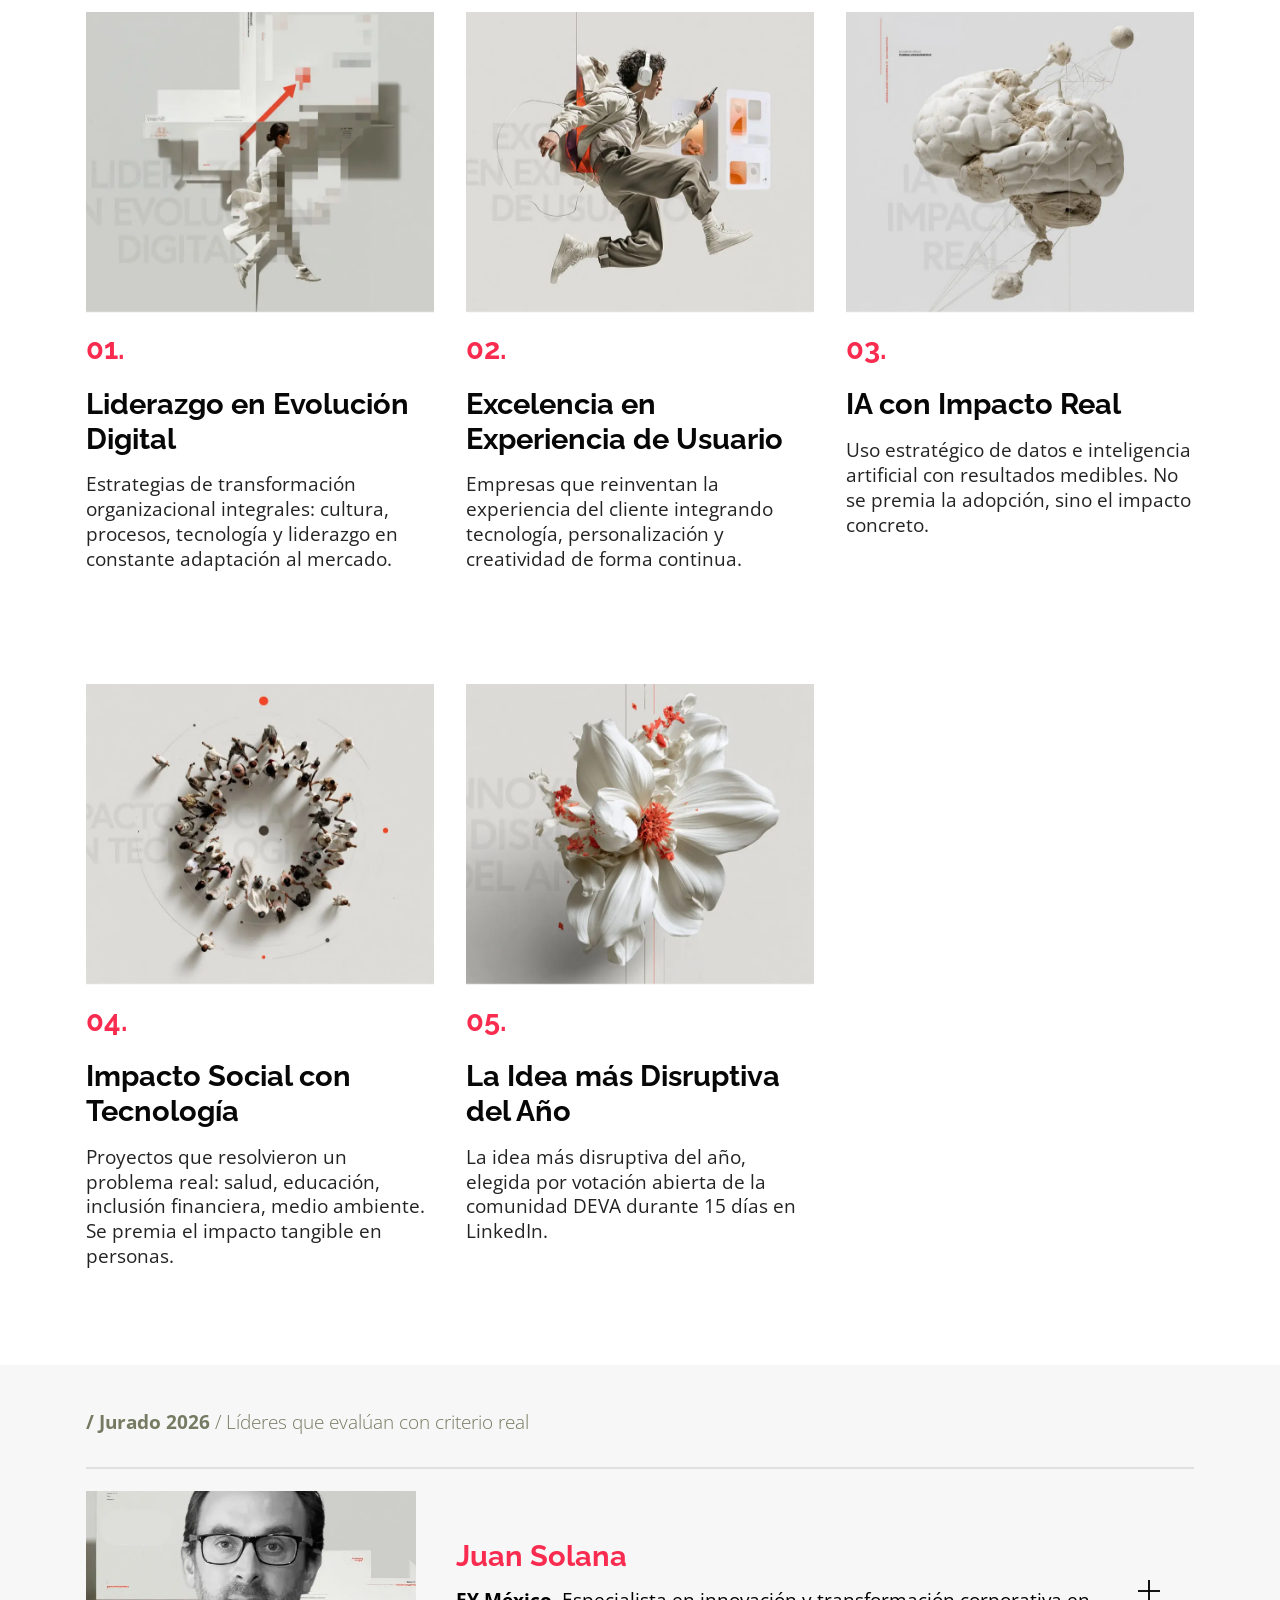
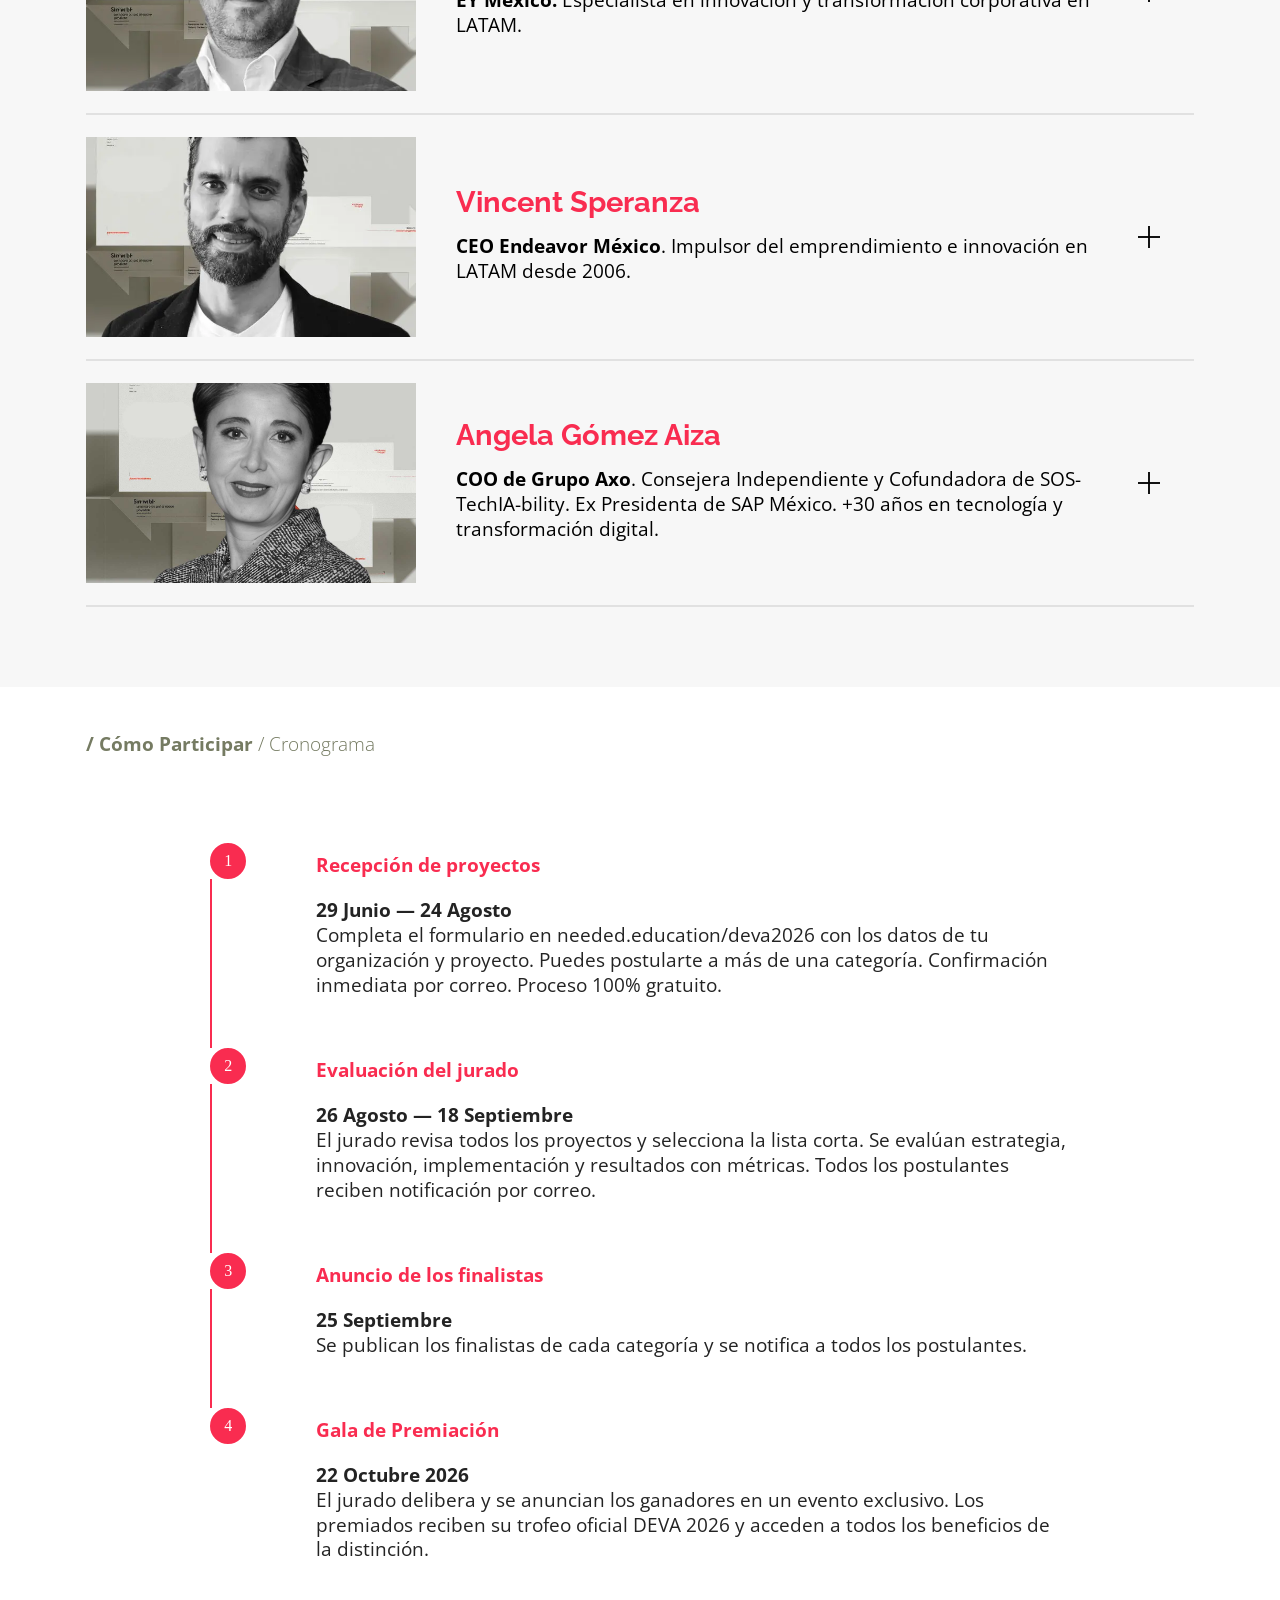
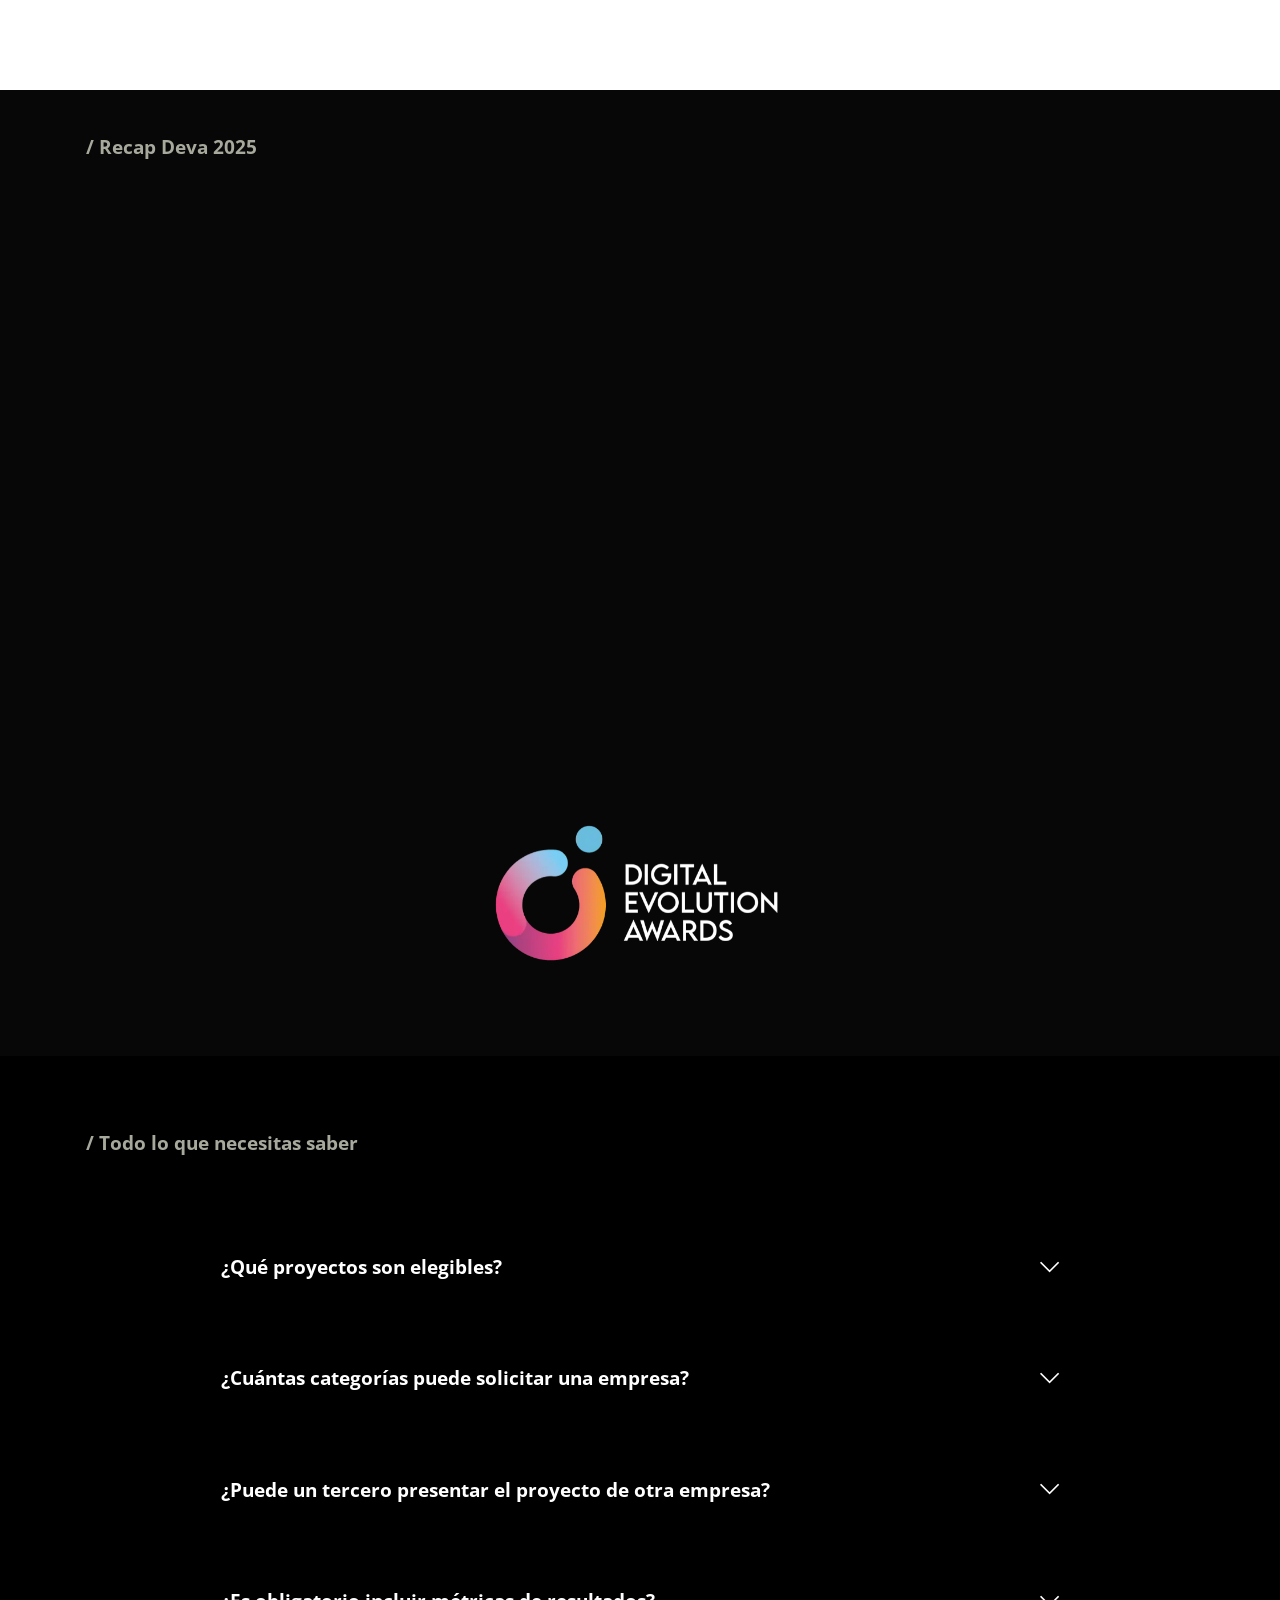
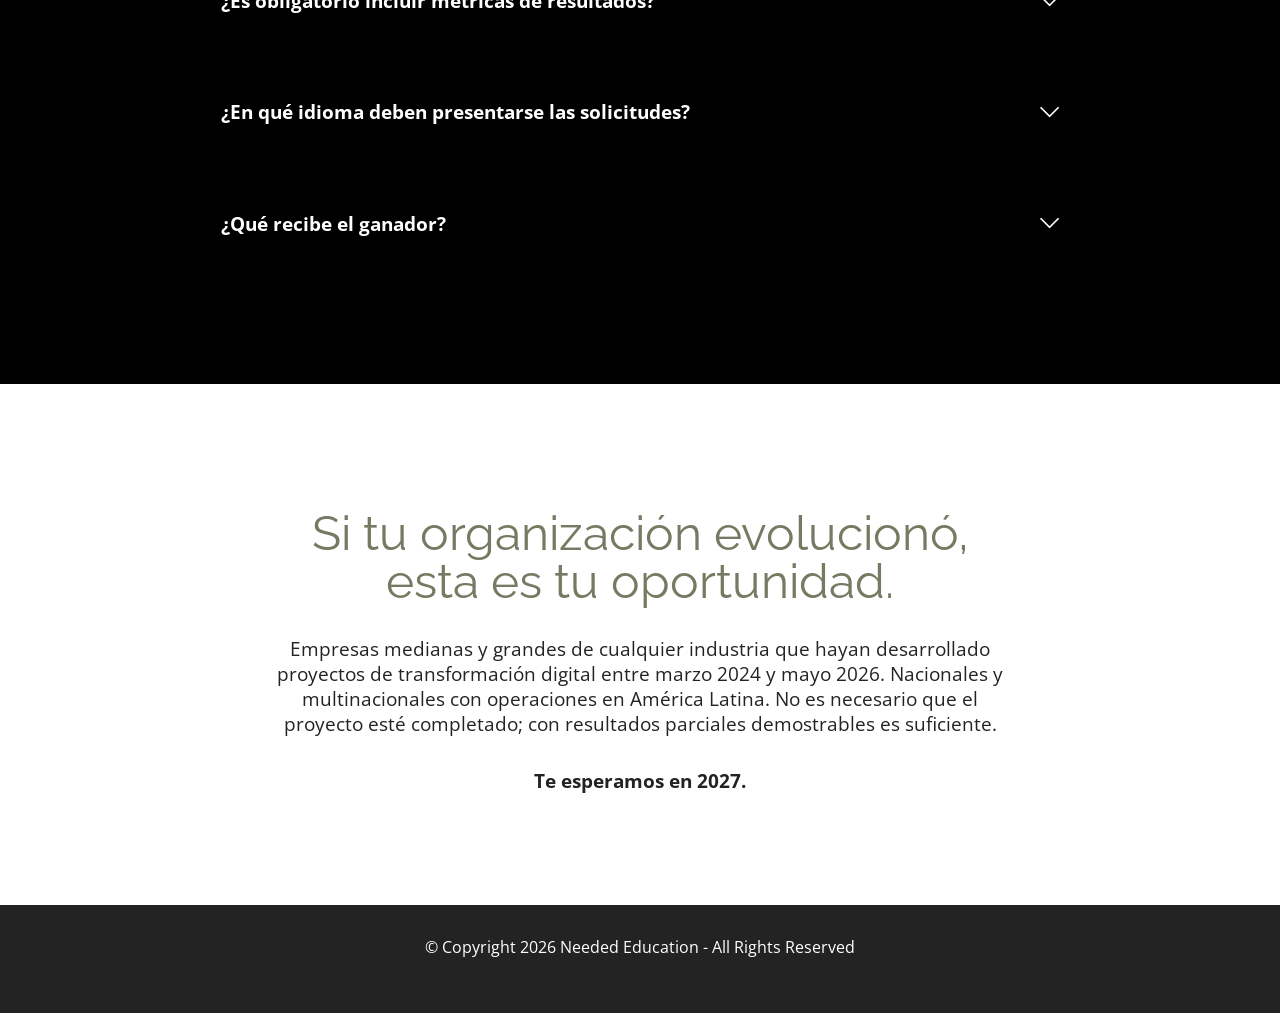
==== commit 9fee593b: "Anuncia ganadores DEVA 2026, quita fechas y botones de postulación Co-Authored-By: Claude Opus 5.5 <" ====
--- a/index.html
+++ b/index.html
@@ -56,7 +56,6 @@
             <div class="collapse navbar-collapse" id="navbarSupportedContent">
                 <ul class="navbar-nav nav-dropdown" data-app-modern-menu="true"><li class="nav-item"><a class="nav-link link text-danger display-4" href="index.html#title02-70" target="_blank">¿Qué son los DEVA?</a></li><li class="nav-item"><a class="nav-link link text-danger display-4" href="index.html#people03-6o" target="_blank">Categorías</a></li><li class="nav-item"><a class="nav-link link text-danger display-4" href="index.html#features03-6u" target="_blank">Jurado&nbsp;</a></li><li class="nav-item"><a class="nav-link link text-danger display-4" href="index.html#steps1-6b" target="_blank">¿Cómo participar?</a></li><li class="nav-item"><a class="nav-link link text-danger display-4" href="index.html#article02-6c" target="_blank">FAQ</a></li><li class="nav-item"><a class="nav-link link text-danger display-4" href="finalistas.html">Finalistas</a></li></ul>
                 
-                <div class="navbar-buttons mbr-section-btn"><a class="btn btn-lg btn-secondary display-4" href="https://share.hsforms.com/1e6hNLu4sSiG7gToTg9HHgQ3mpqu" target="_blank">Postúlate aquí</a></div>
             </div>
         </div>
     </nav>
@@ -69,9 +68,33 @@
     <div class="row">
       <div class="content-wrap col-12 col-md-6">
         <h1 class="mbr-section-title mbr-fonts-style mbr-white mb-4 display-1">Digital<div>Evolution</div><div>Awards 2026</div></h1>
-        <h2 class="mbr-section-title mbr-fonts-style mbr-white mb-4 display-7">Un reconocimiento al impacto de la inteligencia artificial, <br>los datos y el talento en la evolución digital.<div><strong>Premiación: </strong>22 de octubre de 2026, Ciudad de México.&nbsp;<br><strong>Postulaciones abiertas:&nbsp;</strong>&nbsp;29 Junio – 24 Agosto 2026</div></h2>
+        <h2 class="mbr-section-title mbr-fonts-style mbr-white mb-4 display-7">Un reconocimiento al impacto de la inteligencia artificial, <br>los datos y el talento en la evolución digital.<div class="ganadores-hero"><strong>¡Felicitamos a los ganadores de esta edición!</strong></div></h2>
         
-        <div class="mbr-section-btn"><a class="btn btn-secondary display-7" href="https://share.hsforms.com/1e6hNLu4sSiG7gToTg9HHgQ3mpqu" target="_blank">Postúlate aquí</a></div>
+      </div>
+    </div>
+  </div>
+</section>
+
+<section data-bs-version="5.1" class="ganadores26" id="ganadores-2026">
+  <div class="container">
+    <div class="row justify-content-center">
+      <div class="col-12 col-lg-10 align-center">
+        <p class="ganadores26-eyebrow mbr-fonts-style display-4"><strong>/ Ganadores DEVA 2026</strong></p>
+        <h3 class="mbr-section-title mbr-fonts-style display-5"><strong>¡Muchas felicidades a los ganadores!</strong></h3>
+        <ul class="ganadores26-list mbr-fonts-style display-7">
+          <li><a href="https://www.gm.com.mx/" target="_blank" rel="noopener">General Motors de México</a></li>
+          <li><a href="https://www.inbest.cloud/" target="_blank" rel="noopener">iNBest</a></li>
+          <li><a href="https://www.patriare.com.mx/" target="_blank" rel="noopener">Reaseguradora Patria Grupo Peña Verde</a></li>
+          <li><a href="https://www.portea.com.co/" target="_blank" rel="noopener">Portea</a></li>
+        </ul>
+      </div>
+    </div>
+    <div class="row ganadores26-fotos">
+      <div class="col-12 col-md-6 mb-4">
+        <img class="w-100" src="assets/images/deva-2026-trofeos-1200x800.jpg" alt="Trofeos y reconocimiento DEVA 2026" loading="lazy">
+      </div>
+      <div class="col-12 col-md-6 mb-4">
+        <img class="w-100" src="assets/images/deva-2026-ganador-1200x800.jpg" alt="Ganador con su trofeo DEVA 2026" loading="lazy">
       </div>
     </div>
   </div>
@@ -743,7 +766,7 @@
 				<h1 class="mbr-section-title mbr-fonts-style mbr-white mb-4 display-2"><div>Si tu organización evolucionó,</div><div>esta es tu oportunidad.</div></h1>
 				
 				<p class="mbr-fonts-style mbr-text mbr-white mb-4 display-7">Empresas medianas y grandes de cualquier industria que hayan desarrollado proyectos de transformación digital entre marzo 2024 y mayo 2026. Nacionales y multinacionales con operaciones en América Latina. No es necesario que el proyecto esté completado; con resultados parciales demostrables es suficiente.</p>
-				<div class="mbr-section-btn"><a class="btn btn-secondary display-7" href="https://share.hsforms.com/1e6hNLu4sSiG7gToTg9HHgQ3mpqu">Postúlate aquí</a></div>
+				<p class="mbr-fonts-style mbr-text mbr-white mb-4 display-7"><strong>Te esperamos en 2027.</strong></p>
 			</div>
 		</div>
 	</div>
--- a/assets/mobirise/css/mbr-additional.css
+++ b/assets/mobirise/css/mbr-additional.css
@@ -2497,3 +2497,56 @@
   padding-bottom: 30px;
   background-color: #232323;
 }
+/* Ganadores DEVA 2026 */
+.cid-vjMR1dSwaT .ganadores-hero {
+  margin-top: 1rem;
+}
+.cid-vjMR1dSwaT .ganadores-hero a {
+  color: #ffffff;
+  text-decoration: underline;
+  text-underline-offset: 3px;
+}
+.cid-vjMR1dSwaT .ganadores-hero a:hover {
+  color: #23bcf5;
+}
+.ganadores26 {
+  padding-top: 4rem;
+  padding-bottom: 3rem;
+  background-color: #f7f7f7;
+}
+.ganadores26 .ganadores26-eyebrow {
+  color: #d70081;
+  margin-bottom: 0.5rem;
+}
+.ganadores26 .mbr-section-title {
+  color: #232323;
+  font-family: 'Open Sans', sans-serif;
+  margin-bottom: 1.5rem;
+}
+.ganadores26 .ganadores26-list {
+  list-style: none;
+  padding: 0;
+  margin: 0 0 2.5rem;
+  display: flex;
+  flex-wrap: wrap;
+  justify-content: center;
+  gap: 0.75rem;
+}
+.ganadores26 .ganadores26-list a {
+  display: inline-block;
+  padding: 0.6rem 1.2rem;
+  border: 2px solid #23bcf5;
+  border-radius: 2rem;
+  color: #232323;
+  font-weight: 600;
+  text-decoration: none;
+  transition: background-color 0.2s, color 0.2s;
+}
+.ganadores26 .ganadores26-list a:hover {
+  background-color: #23bcf5;
+  color: #ffffff;
+}
+.ganadores26 .ganadores26-fotos img {
+  aspect-ratio: 3 / 2;
+  object-fit: cover;
+}
--- a/assets/mobirise/css/mbr-additional.css
+++ b/assets/mobirise/css/mbr-additional.css
@@ -2497,3 +2497,56 @@
   padding-bottom: 30px;
   background-color: #232323;
 }
+/* Ganadores DEVA 2026 */
+.cid-vjMR1dSwaT .ganadores-hero {
+  margin-top: 1rem;
+}
+.cid-vjMR1dSwaT .ganadores-hero a {
+  color: #ffffff;
+  text-decoration: underline;
+  text-underline-offset: 3px;
+}
+.cid-vjMR1dSwaT .ganadores-hero a:hover {
+  color: #23bcf5;
+}
+.ganadores26 {
+  padding-top: 4rem;
+  padding-bottom: 3rem;
+  background-color: #f7f7f7;
+}
+.ganadores26 .ganadores26-eyebrow {
+  color: #d70081;
+  margin-bottom: 0.5rem;
+}
+.ganadores26 .mbr-section-title {
+  color: #232323;
+  font-family: 'Open Sans', sans-serif;
+  margin-bottom: 1.5rem;
+}
+.ganadores26 .ganadores26-list {
+  list-style: none;
+  padding: 0;
+  margin: 0 0 2.5rem;
+  display: flex;
+  flex-wrap: wrap;
+  justify-content: center;
+  gap: 0.75rem;
+}
+.ganadores26 .ganadores26-list a {
+  display: inline-block;
+  padding: 0.6rem 1.2rem;
+  border: 2px solid #23bcf5;
+  border-radius: 2rem;
+  color: #232323;
+  font-weight: 600;
+  text-decoration: none;
+  transition: background-color 0.2s, color 0.2s;
+}
+.ganadores26 .ganadores26-list a:hover {
+  background-color: #23bcf5;
+  color: #ffffff;
+}
+.ganadores26 .ganadores26-fotos img {
+  aspect-ratio: 3 / 2;
+  object-fit: cover;
+}
